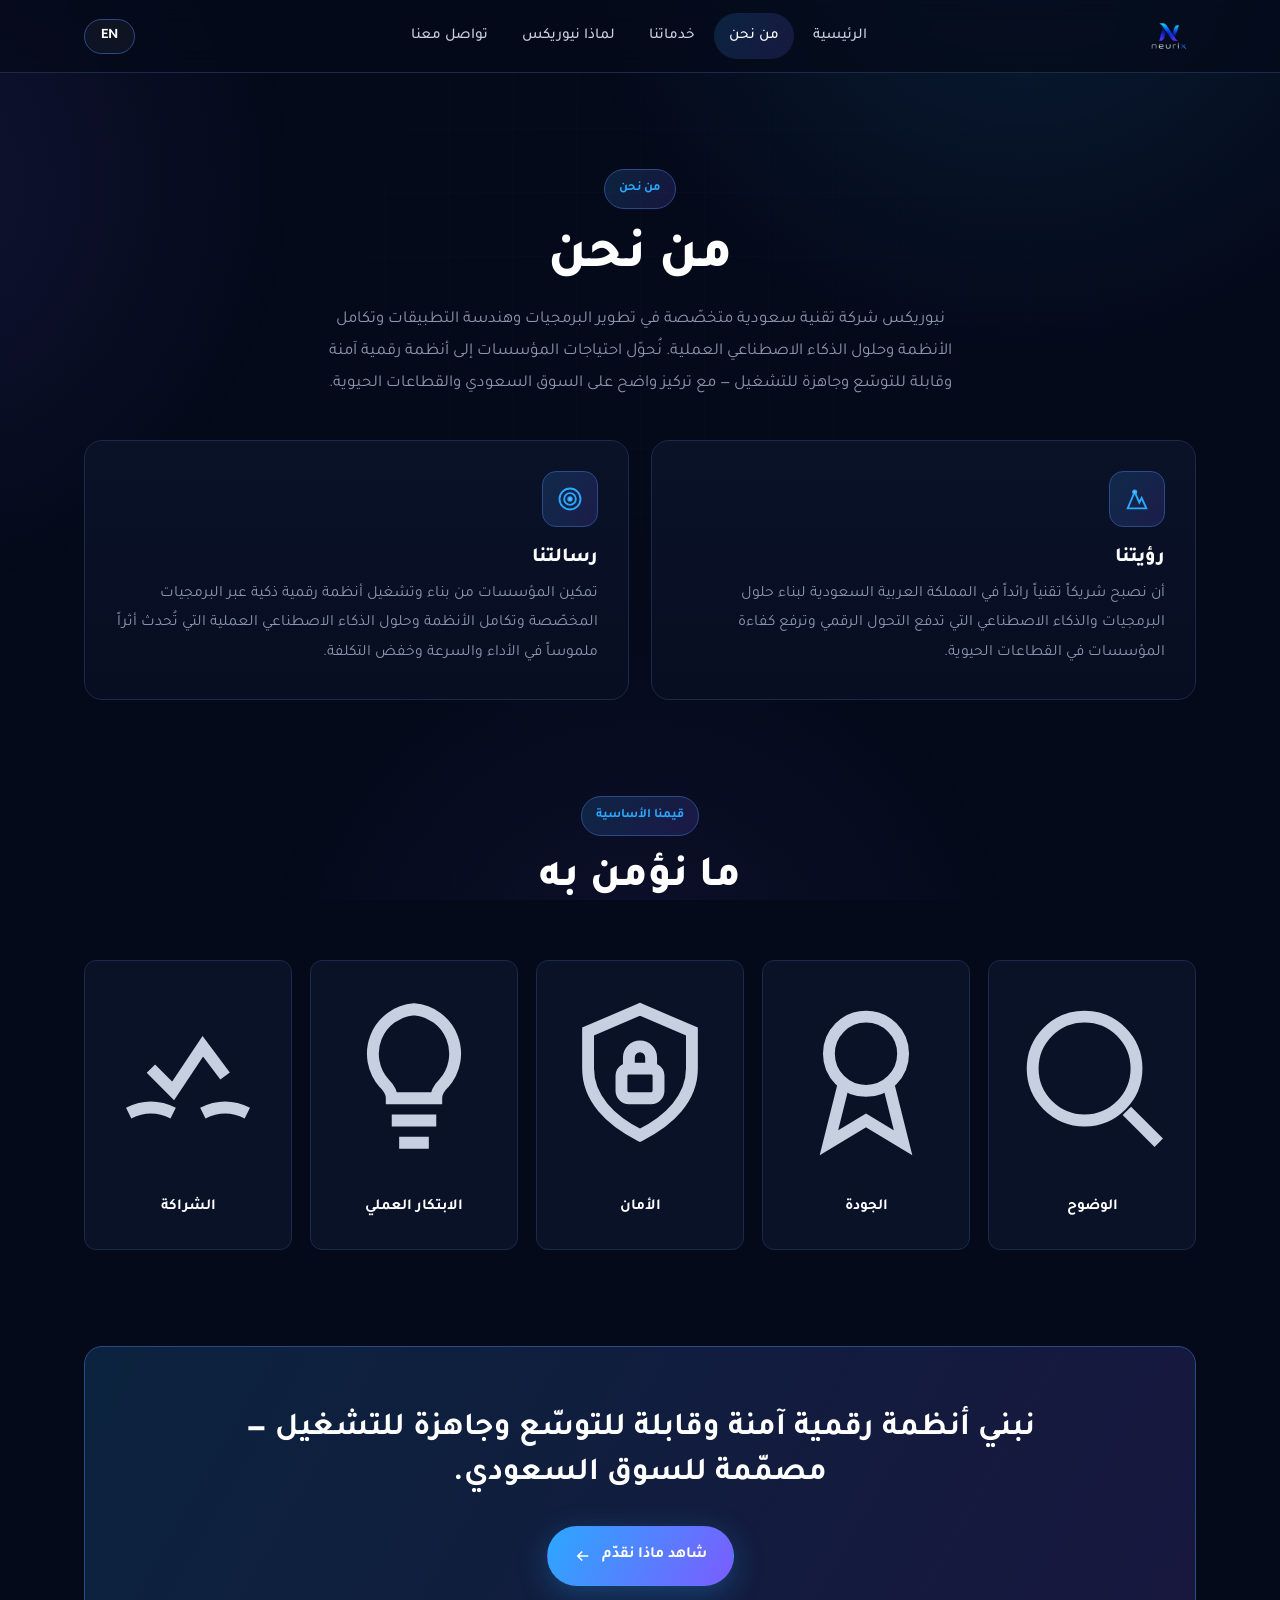
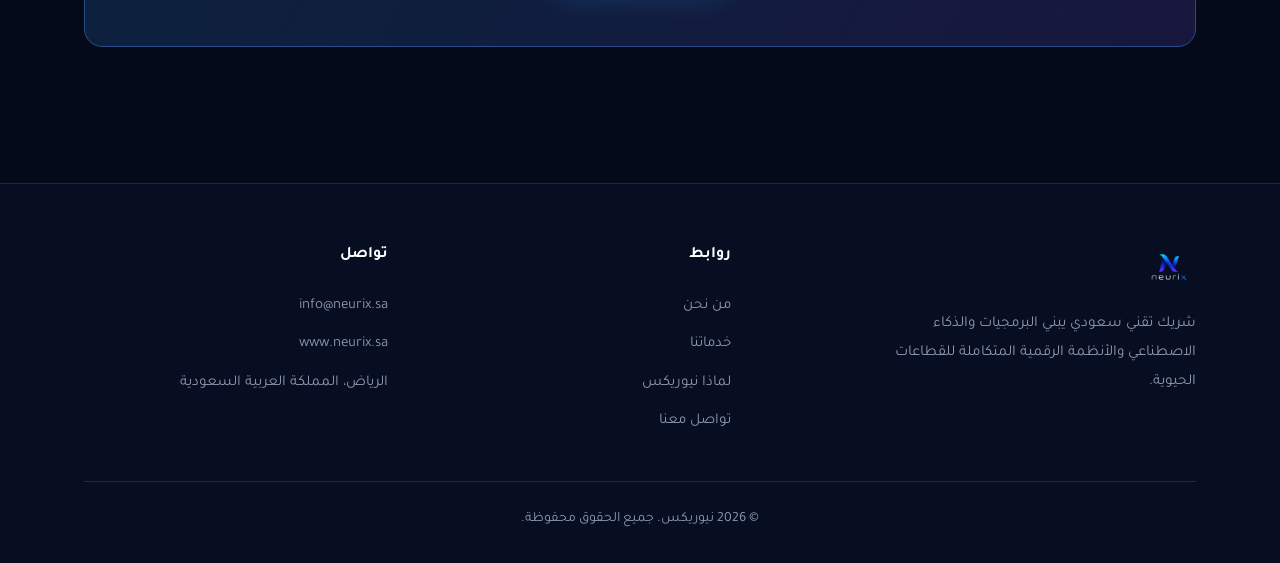
==== about.html @ d862082e "Use real NEURIX logo in footer across all pages Co-Authored-By: Claude Opus 4.8 (1M context) <norepl" ====
<!DOCTYPE html>
<html lang="ar" dir="rtl">
<head>
  <meta charset="UTF-8">
  <meta name="viewport" content="width=device-width, initial-scale=1.0">
  <title data-en="About — NEURIX" data-ar="من نحن — نيوريكس">من نحن — نيوريكس</title>
  <meta name="description" data-attr="content" data-en="Who we are, our vision, mission, and core values at NEURIX." data-ar="من نحن، رؤيتنا، رسالتنا، وقيمنا الأساسية في نيوريكس." content="">
  <link rel="icon" type="image/svg+xml" href="assets/favicon.svg">
  <link rel="preconnect" href="https://fonts.googleapis.com">
  <link rel="preconnect" href="https://fonts.gstatic.com" crossorigin>
  <link href="https://fonts.googleapis.com/css2?family=Poppins:wght@400;500;600;700;800&family=Tajawal:wght@400;500;700;800&display=swap" rel="stylesheet">
  <link rel="stylesheet" href="css/styles.css">
</head>
<body>

  <header class="site-header">
    <div class="container nav">
      <a href="index.html" class="brand" aria-label="NEURIX">
        <img src="assets/neurix-logo.png" alt="NEURIX" class="brand-logo" hidden onload="this.hidden=false; this.nextElementSibling.style.display='none'; this.nextElementSibling.nextElementSibling.style.display='none'">
        <svg class="logo-mark" viewBox="0 0 64 64" aria-hidden="true">
          <defs><linearGradient id="lg" x1="0" y1="0" x2="1" y2="1"><stop offset="0" stop-color="#2BA8FF"/><stop offset="1" stop-color="#7B5CFF"/></linearGradient></defs>
          <path d="M16 48 V20 q0-4 4-2 l24 22 q0 2-2 2 h-4 L18 24 v24 z M48 16 V44 q0 4-4 2 L20 24 q0-2 2-2 h4 L46 40 V16 z" fill="url(#lg)"/>
        </svg>
        <span class="logo-word">neuri<b class="gradient-text">x</b></span>
      </a>
      <nav class="nav-links" aria-label="Main">
        <a href="index.html"   data-en="Home"        data-ar="الرئيسية">الرئيسية</a>
        <a href="about.html"    data-en="About"       data-ar="من نحن">من نحن</a>
        <a href="services.html" data-en="Services"    data-ar="خدماتنا">خدماتنا</a>
        <a href="why.html"      data-en="Why NEURIX"  data-ar="لماذا نيوريكس">لماذا نيوريكس</a>
        <a href="contact.html"  data-en="Contact"     data-ar="تواصل معنا">تواصل معنا</a>
      </nav>
      <div class="nav-actions">
        <button class="lang-toggle" type="button">EN</button>
        <button class="menu-btn" type="button" aria-label="Menu"><span></span><span></span><span></span></button>
      </div>
    </div>
  </header>

  <main>
    <!-- Page hero -->
    <section class="section" style="padding-bottom:40px">
      <div class="container section-head center" style="margin-bottom:0">
        <span class="eyebrow reveal" data-en="About Us" data-ar="من نحن">من نحن</span>
        <h1 class="section-title reveal" style="font-size:clamp(2rem,5vw,3.4rem)" data-en="Who we are" data-ar="من نحن">من نحن</h1>
        <p class="section-sub reveal" data-en="NEURIX is a Saudi technology company specialized in software development, application engineering, systems integration, and practical AI solutions. We turn organizational needs into secure, scalable, and operational digital systems — with a clear focus on the Saudi market and critical sectors." data-ar="نيوريكس شركة تقنية سعودية متخصّصة في تطوير البرمجيات وهندسة التطبيقات وتكامل الأنظمة وحلول الذكاء الاصطناعي العملية. نُحوّل احتياجات المؤسسات إلى أنظمة رقمية آمنة وقابلة للتوسّع وجاهزة للتشغيل — مع تركيز واضح على السوق السعودي والقطاعات الحيوية.">نيوريكس شركة تقنية سعودية متخصّصة في تطوير البرمجيات وهندسة التطبيقات وتكامل الأنظمة وحلول الذكاء الاصطناعي العملية. نُحوّل احتياجات المؤسسات إلى أنظمة رقمية آمنة وقابلة للتوسّع وجاهزة للتشغيل — مع تركيز واضح على السوق السعودي والقطاعات الحيوية.</p>
      </div>
    </section>

    <!-- Vision & Mission -->
    <section class="section" style="padding-top:0">
      <div class="container">
        <div class="grid grid-2">
          <article class="card reveal">
            <div class="icon"><svg viewBox="0 0 24 24" fill="none" stroke="currentColor" stroke-width="1.6"><path d="M4 20l6-14 4 9 2-4 4 9z"/><circle cx="10" cy="6" r="1.4" fill="currentColor"/></svg></div>
            <h3 data-en="Our Vision" data-ar="رؤيتنا">رؤيتنا</h3>
            <p data-en="To become a leading technology partner in Saudi Arabia for building software and AI solutions that advance digital transformation and improve institutional efficiency in vital sectors." data-ar="أن نصبح شريكاً تقنياً رائداً في المملكة العربية السعودية لبناء حلول البرمجيات والذكاء الاصطناعي التي تدفع التحول الرقمي وترفع كفاءة المؤسسات في القطاعات الحيوية.">أن نصبح شريكاً تقنياً رائداً في المملكة العربية السعودية لبناء حلول البرمجيات والذكاء الاصطناعي التي تدفع التحول الرقمي وترفع كفاءة المؤسسات في القطاعات الحيوية.</p>
          </article>
          <article class="card reveal">
            <div class="icon"><svg viewBox="0 0 24 24" fill="none" stroke="currentColor" stroke-width="1.6"><circle cx="12" cy="12" r="9"/><circle cx="12" cy="12" r="5"/><circle cx="12" cy="12" r="1.5" fill="currentColor"/></svg></div>
            <h3 data-en="Our Mission" data-ar="رسالتنا">رسالتنا</h3>
            <p data-en="To empower organizations to build and operate intelligent digital systems through custom software, systems integration, and practical AI solutions that create measurable impact in performance, speed, and cost reduction." data-ar="تمكين المؤسسات من بناء وتشغيل أنظمة رقمية ذكية عبر البرمجيات المخصّصة وتكامل الأنظمة وحلول الذكاء الاصطناعي العملية التي تُحدث أثراً ملموساً في الأداء والسرعة وخفض التكلفة.">تمكين المؤسسات من بناء وتشغيل أنظمة رقمية ذكية عبر البرمجيات المخصّصة وتكامل الأنظمة وحلول الذكاء الاصطناعي العملية التي تُحدث أثراً ملموساً في الأداء والسرعة وخفض التكلفة.</p>
          </article>
        </div>
      </div>
    </section>

    <!-- Core values -->
    <section class="section" style="padding-top:0">
      <div class="container">
        <div class="section-head center">
          <span class="eyebrow reveal" data-en="Core Values" data-ar="قيمنا الأساسية">قيمنا الأساسية</span>
          <h2 class="section-title reveal" data-en="What we stand for" data-ar="ما نؤمن به">ما نؤمن به</h2>
        </div>
        <div class="chip-grid">
          <div class="chip reveal">
            <div class="icon"><svg viewBox="0 0 24 24" fill="none" stroke="currentColor" stroke-width="1.6"><circle cx="11" cy="11" r="7"/><path d="M21 21l-4.3-4.3"/></svg></div>
            <span data-en="Clarity" data-ar="الوضوح">الوضوح</span>
          </div>
          <div class="chip reveal">
            <div class="icon"><svg viewBox="0 0 24 24" fill="none" stroke="currentColor" stroke-width="1.6"><circle cx="12" cy="9" r="5"/><path d="M9 13l-2 8 5-3 5 3-2-8"/></svg></div>
            <span data-en="Quality" data-ar="الجودة">الجودة</span>
          </div>
          <div class="chip reveal">
            <div class="icon"><svg viewBox="0 0 24 24" fill="none" stroke="currentColor" stroke-width="1.6"><path d="M12 3l7 3v5c0 4-3 7-7 9-4-2-7-5-7-9V6z"/><rect x="9.5" y="11" width="5" height="4" rx="1"/><path d="M10.5 11V9.5a1.5 1.5 0 013 0V11"/></svg></div>
            <span data-en="Security" data-ar="الأمان">الأمان</span>
          </div>
          <div class="chip reveal">
            <div class="icon"><svg viewBox="0 0 24 24" fill="none" stroke="currentColor" stroke-width="1.6"><path d="M9 18h6M10 21h4"/><path d="M12 3a6 6 0 00-4 10c.7.7 1 1.4 1 2h6c0-.6.3-1.3 1-2a6 6 0 00-4-10z"/></svg></div>
            <span data-en="Practical Innovation" data-ar="الابتكار العملي">الابتكار العملي</span>
          </div>
          <div class="chip reveal">
            <div class="icon"><svg viewBox="0 0 24 24" fill="none" stroke="currentColor" stroke-width="1.6"><path d="M7 11l3 3 4-6 3 4"/><path d="M4 17c2-1 4-1 6 0M14 17c2-1 4-1 6 0"/></svg></div>
            <span data-en="Partnership" data-ar="الشراكة">الشراكة</span>
          </div>
        </div>
      </div>
    </section>

    <!-- CTA -->
    <section class="section" style="padding-top:0">
      <div class="container">
        <div class="statement reveal">
          <p data-en="We build secure, scalable, and operational digital systems — designed for the Saudi market." data-ar="نبني أنظمة رقمية آمنة وقابلة للتوسّع وجاهزة للتشغيل — مصمّمة للسوق السعودي.">نبني أنظمة رقمية آمنة وقابلة للتوسّع وجاهزة للتشغيل — مصمّمة للسوق السعودي.</p>
          <div class="hero-cta" style="margin-top:30px">
            <a href="services.html" class="btn btn-primary"><span data-en="See what we do" data-ar="شاهد ماذا نقدّم">شاهد ماذا نقدّم</span>
              <svg viewBox="0 0 24 24" fill="none" stroke="currentColor" stroke-width="2"><path d="M5 12h14M13 6l6 6-6 6"/></svg>
            </a>
          </div>
        </div>
      </div>
    </section>
  </main>

  <footer class="site-footer">
    <div class="container">
      <div class="footer-top">
        <div class="footer-about">
          <a href="index.html" class="brand" aria-label="NEURIX">
            <img src="assets/neurix-logo.png" alt="NEURIX" class="brand-logo" hidden onload="this.hidden=false; this.nextElementSibling.style.display='none'; this.nextElementSibling.nextElementSibling.style.display='none'">
            <svg class="logo-mark" viewBox="0 0 64 64" aria-hidden="true">
              <defs><linearGradient id="fg" x1="0" y1="0" x2="1" y2="1"><stop offset="0" stop-color="#2BA8FF"/><stop offset="1" stop-color="#7B5CFF"/></linearGradient></defs>
              <path d="M16 48 V20 q0-4 4-2 l24 22 q0 2-2 2 h-4 L18 24 v24 z M48 16 V44 q0 4-4 2 L20 24 q0-2 2-2 h4 L46 40 V16 z" fill="url(#fg)"/>
            </svg>
            <span class="logo-word">neuri<b class="gradient-text">x</b></span>
          </a>
          <p data-en="A Saudi technology partner building software, AI, and integrated digital systems for vital sectors." data-ar="شريك تقني سعودي يبني البرمجيات والذكاء الاصطناعي والأنظمة الرقمية المتكاملة للقطاعات الحيوية.">شريك تقني سعودي يبني البرمجيات والذكاء الاصطناعي والأنظمة الرقمية المتكاملة للقطاعات الحيوية.</p>
        </div>
        <div class="footer-col">
          <h4 data-en="Navigate" data-ar="روابط">روابط</h4>
          <a href="about.html"    data-en="About"      data-ar="من نحن">من نحن</a>
          <a href="services.html" data-en="Services"   data-ar="خدماتنا">خدماتنا</a>
          <a href="why.html"      data-en="Why NEURIX" data-ar="لماذا نيوريكس">لماذا نيوريكس</a>
          <a href="contact.html"  data-en="Contact"    data-ar="تواصل معنا">تواصل معنا</a>
        </div>
        <div class="footer-col">
          <h4 data-en="Contact" data-ar="تواصل">تواصل</h4>
          <a href="mailto:info@neurix.sa">info@neurix.sa</a>
          <a href="https://www.neurix.sa" target="_blank" rel="noopener">www.neurix.sa</a>
          <p data-en="Riyadh, Saudi Arabia" data-ar="الرياض، المملكة العربية السعودية">الرياض، المملكة العربية السعودية</p>
        </div>
      </div>
      <div class="footer-bottom">
        <span data-en="© 2026 NEURIX. All rights reserved." data-ar="© 2026 نيوريكس. جميع الحقوق محفوظة.">© 2026 نيوريكس. جميع الحقوق محفوظة.</span>
      </div>
    </div>
  </footer>

  <script src="js/main.js"></script>
</body>
</html>
---- css/styles.css ----
/* ===========================================================
   NEURIX — Brand stylesheet
   Dark navy + blue→purple gradient identity
   =========================================================== */

:root {
  /* Surfaces */
  --bg:            #050A1A;
  --bg-2:          #070E22;
  --card:          #0A1228;
  --card-2:        #0D1834;
  --border:        #1B2A4A;
  --border-glow:   #2B4A8A;

  /* Brand gradient */
  --blue:          #2BA8FF;
  --purple:        #7B5CFF;
  --grad:          linear-gradient(120deg, var(--blue), var(--purple));
  --grad-soft:     linear-gradient(120deg, rgba(43,168,255,.16), rgba(123,92,255,.16));

  /* Text */
  --white:         #FFFFFF;
  --text:          #C7D0E0;
  --muted:         #8C97AE;

  /* Sizing */
  --maxw:          1160px;
  --radius:        18px;
  --radius-sm:     12px;
  --header-h:      72px;

  --font-en:       'Poppins', system-ui, sans-serif;
  --font-ar:       'Tajawal', system-ui, sans-serif;
  --ease:          cubic-bezier(.22, 1, .36, 1);
}

/* ---- Base ------------------------------------------------ */
* { box-sizing: border-box; margin: 0; padding: 0; }

html { scroll-behavior: smooth; -webkit-text-size-adjust: 100%; }

body {
  background: var(--bg);
  color: var(--text);
  font-family: var(--font-en);
  line-height: 1.7;
  overflow-x: hidden;
  min-height: 100vh;
  position: relative;
}
html[lang="ar"] body { font-family: var(--font-ar); line-height: 1.9; }

/* Atmospheric background glows */
body::before {
  content: "";
  position: fixed;
  inset: 0;
  z-index: -2;
  background:
    radial-gradient(60vw 60vw at 80% -10%, rgba(43,168,255,.12), transparent 60%),
    radial-gradient(55vw 55vw at -10% 20%, rgba(123,92,255,.12), transparent 60%),
    radial-gradient(50vw 50vw at 50% 110%, rgba(123,92,255,.08), transparent 60%);
}
/* Subtle grid texture */
body::after {
  content: "";
  position: fixed;
  inset: 0;
  z-index: -1;
  background-image:
    linear-gradient(rgba(43,74,138,.05) 1px, transparent 1px),
    linear-gradient(90deg, rgba(43,74,138,.05) 1px, transparent 1px);
  background-size: 64px 64px;
  mask-image: radial-gradient(circle at 50% 30%, #000 0%, transparent 80%);
}

img { max-width: 100%; display: block; }
a { color: inherit; text-decoration: none; }

.container {
  width: 100%;
  max-width: var(--maxw);
  margin-inline: auto;
  padding-inline: 24px;
}

/* Hide the language that's not active */
[data-en] { } /* JS fills textContent */

/* ---- Typography ------------------------------------------ */
h1, h2, h3 { color: var(--white); line-height: 1.15; font-weight: 800; letter-spacing: -.01em; }
html[lang="ar"] h1, html[lang="ar"] h2, html[lang="ar"] h3 { font-weight: 800; letter-spacing: 0; }

.gradient-text {
  background: var(--grad);
  -webkit-background-clip: text;
  background-clip: text;
  color: transparent;
}

.eyebrow {
  display: inline-flex;
  align-items: center;
  gap: 8px;
  font-size: .8rem;
  font-weight: 600;
  letter-spacing: .14em;
  text-transform: uppercase;
  color: var(--blue);
  padding: 7px 14px;
  border: 1px solid var(--border-glow);
  border-radius: 100px;
  background: var(--grad-soft);
}
html[lang="ar"] .eyebrow { letter-spacing: 0; }

.section { padding: 96px 0; }
.section-head { max-width: 680px; margin-bottom: 56px; }
.section-head.center { margin-inline: auto; text-align: center; }
.section-title { font-size: clamp(1.8rem, 4vw, 2.7rem); margin: 18px 0 14px; }
.section-sub { color: var(--muted); font-size: 1.05rem; }

/* ---- Buttons --------------------------------------------- */
.btn {
  display: inline-flex;
  align-items: center;
  gap: 10px;
  font-weight: 600;
  font-size: .98rem;
  padding: 14px 26px;
  border-radius: 100px;
  cursor: pointer;
  border: 1px solid transparent;
  transition: transform .3s var(--ease), box-shadow .3s var(--ease), background .3s;
  font-family: inherit;
}
.btn:active { transform: translateY(1px) scale(.99); }
.btn-primary {
  background: var(--grad);
  color: #fff;
  box-shadow: 0 8px 30px rgba(43,168,255,.28);
}
.btn-primary:hover { transform: translateY(-3px); box-shadow: 0 14px 40px rgba(123,92,255,.42); }
.btn-ghost {
  background: rgba(255,255,255,.03);
  border-color: var(--border-glow);
  color: var(--white);
}
.btn-ghost:hover { background: rgba(255,255,255,.07); transform: translateY(-3px); }
.btn svg { width: 18px; height: 18px; }
html[lang="ar"] .btn svg { transform: scaleX(-1); }

/* ---- Header ---------------------------------------------- */
.site-header {
  position: sticky;
  top: 0;
  z-index: 100;
  backdrop-filter: blur(14px);
  background: rgba(5,10,26,.72);
  border-bottom: 1px solid var(--border);
}
.nav {
  height: var(--header-h);
  display: flex;
  align-items: center;
  justify-content: space-between;
  gap: 18px;
}
.brand { display: flex; align-items: center; gap: 11px; flex-shrink: 0; }
.brand .logo-mark { width: 34px; height: 34px; }
.brand .brand-logo { height: 54px; width: auto; display: block; }
@media (max-width: 560px) { .brand .brand-logo { height: 44px; } }
.brand .logo-word { font-weight: 700; font-size: 1.32rem; letter-spacing: .02em; color: var(--white); }
.brand .logo-word b { font-weight: 700; }

.nav-links { display: flex; align-items: center; gap: 4px; }
.nav-links a {
  font-size: .95rem;
  font-weight: 500;
  color: var(--text);
  padding: 9px 15px;
  border-radius: 100px;
  transition: color .25s, background .25s;
}
.nav-links a:hover { color: var(--white); background: rgba(255,255,255,.05); }
.nav-links a.active { color: var(--white); background: var(--grad-soft); }

.nav-actions { display: flex; align-items: center; gap: 10px; flex-shrink: 0; }
.lang-toggle {
  font-family: inherit;
  font-weight: 600;
  font-size: .9rem;
  color: var(--white);
  background: rgba(255,255,255,.04);
  border: 1px solid var(--border-glow);
  border-radius: 100px;
  padding: 8px 16px;
  cursor: pointer;
  transition: background .25s, transform .25s;
}
.lang-toggle:hover { background: var(--grad-soft); transform: translateY(-1px); }

.menu-btn {
  display: none;
  flex-direction: column;
  justify-content: center;
  gap: 5px;
  width: 42px; height: 42px;
  background: rgba(255,255,255,.04);
  border: 1px solid var(--border);
  border-radius: 11px;
  cursor: pointer;
}
.menu-btn span { display: block; width: 18px; height: 2px; background: var(--white); margin-inline: auto; transition: .3s; }
.menu-btn.open span:nth-child(1) { transform: translateY(7px) rotate(45deg); }
.menu-btn.open span:nth-child(2) { opacity: 0; }
.menu-btn.open span:nth-child(3) { transform: translateY(-7px) rotate(-45deg); }

/* ---- Hero ------------------------------------------------ */
.hero { position: relative; padding: clamp(70px, 12vw, 130px) 0 90px; text-align: center; }
.hero .hero-logo { width: clamp(78px, 14vw, 120px); margin: 0 auto 26px; filter: drop-shadow(0 10px 40px rgba(43,168,255,.4)); }
.hero .hero-logo-img { width: clamp(170px, 28vw, 250px); margin: 0 auto 22px; filter: drop-shadow(0 14px 50px rgba(43,168,255,.35)); }
.hero h1 { font-size: clamp(2.4rem, 7vw, 4.6rem); line-height: 1.05; margin-bottom: 22px; }
.hero p.lead { max-width: 620px; margin: 0 auto 38px; font-size: clamp(1.05rem, 2.4vw, 1.25rem); color: var(--text); }
.hero-cta { display: flex; gap: 14px; justify-content: center; flex-wrap: wrap; }

/* ---- Grids & Cards --------------------------------------- */
.grid { display: grid; gap: 22px; }
.grid-2 { grid-template-columns: repeat(2, 1fr); }
.grid-3 { grid-template-columns: repeat(3, 1fr); }
.grid-4 { grid-template-columns: repeat(4, 1fr); }

.card {
  position: relative;
  background: linear-gradient(180deg, var(--card), var(--bg-2));
  border: 1px solid var(--border);
  border-radius: var(--radius);
  padding: 30px;
  transition: transform .4s var(--ease), border-color .4s, box-shadow .4s;
  overflow: hidden;
}
.card::before {
  content: "";
  position: absolute;
  inset: 0;
  border-radius: inherit;
  padding: 1px;
  background: var(--grad);
  -webkit-mask: linear-gradient(#000 0 0) content-box, linear-gradient(#000 0 0);
  -webkit-mask-composite: xor;
  mask-composite: exclude;
  opacity: 0;
  transition: opacity .4s;
}
.card:hover { transform: translateY(-6px); box-shadow: 0 22px 50px rgba(0,0,0,.45); }
.card:hover::before { opacity: 1; }

.card .icon {
  width: 56px; height: 56px;
  display: grid; place-items: center;
  border-radius: 14px;
  background: var(--grad-soft);
  border: 1px solid var(--border-glow);
  margin-bottom: 20px;
}
.card .icon svg { width: 28px; height: 28px; stroke: var(--blue); }
.card h3 { font-size: 1.25rem; margin-bottom: 10px; }
.card p { color: var(--muted); font-size: .98rem; }

/* compact value/extension chips */
.chip-grid { display: grid; grid-template-columns: repeat(5, 1fr); gap: 18px; }
.chip {
  text-align: center;
  padding: 26px 14px;
  border-radius: var(--radius-sm);
  border: 1px solid var(--border);
  background: var(--card);
  transition: transform .35s var(--ease), border-color .35s;
}
.chip:hover { transform: translateY(-5px); border-color: var(--border-glow); }
.chip .icon { margin: 0 auto 14px; }
.chip span { font-weight: 600; color: var(--white); font-size: .96rem; }

/* ---- Feature rows (Why) ---------------------------------- */
.feature {
  display: flex;
  gap: 18px;
  align-items: flex-start;
  padding: 22px;
  border-radius: var(--radius-sm);
  border: 1px solid transparent;
  transition: background .3s, border-color .3s;
}
.feature:hover { background: var(--card); border-color: var(--border); }
.feature .icon { flex-shrink: 0; margin: 0; }
.feature h3 { font-size: 1.08rem; margin-bottom: 4px; }
.feature p { color: var(--muted); font-size: .95rem; }

/* ---- Methodology timeline -------------------------------- */
.steps { display: flex; flex-direction: column; gap: 16px; }
.step {
  display: grid;
  grid-template-columns: 92px 1fr;
  gap: 22px;
  align-items: center;
  padding: 24px 26px;
  background: var(--card);
  border: 1px solid var(--border);
  border-radius: var(--radius);
  transition: border-color .35s, transform .35s var(--ease);
}
.step:hover { border-color: var(--border-glow); transform: translateX(6px); }
html[lang="ar"] .step:hover { transform: translateX(-6px); }
.step .num { font-size: 2.6rem; font-weight: 800; line-height: 1; }
.step .step-body h3 { font-size: 1.15rem; margin-bottom: 4px; }
.step .step-body p { color: var(--muted); font-size: .96rem; }

/* ---- Statement banner ------------------------------------ */
.statement {
  position: relative;
  text-align: center;
  padding: 60px 40px;
  border-radius: var(--radius);
  border: 1px solid var(--border-glow);
  background: var(--grad-soft);
  overflow: hidden;
}
.statement p {
  font-size: clamp(1.3rem, 3.2vw, 2rem);
  font-weight: 700;
  color: var(--white);
  line-height: 1.4;
  max-width: 860px;
  margin-inline: auto;
}

/* ---- Contact --------------------------------------------- */
.contact-grid { display: grid; grid-template-columns: 1.1fr 1fr; gap: 40px; align-items: start; }
.contact-list { display: grid; gap: 16px; }
.contact-item {
  display: flex; align-items: center; gap: 16px;
  padding: 20px;
  border: 1px solid var(--border);
  border-radius: var(--radius-sm);
  background: var(--card);
  transition: border-color .3s, transform .3s var(--ease);
}
.contact-item:hover { border-color: var(--border-glow); transform: translateY(-3px); }
.contact-item .icon { margin: 0; flex-shrink: 0; }
.contact-item .ci-label { font-size: .8rem; color: var(--muted); }
.contact-item .ci-value { color: var(--white); font-weight: 600; }

.contact-form { background: var(--card); border: 1px solid var(--border); border-radius: var(--radius); padding: 30px; }
.field { margin-bottom: 18px; }
.field label { display: block; font-size: .88rem; color: var(--text); margin-bottom: 8px; font-weight: 500; }
.field input, .field textarea {
  width: 100%;
  font-family: inherit;
  font-size: 1rem;
  color: var(--white);
  background: var(--bg-2);
  border: 1px solid var(--border);
  border-radius: 12px;
  padding: 13px 16px;
  transition: border-color .25s, box-shadow .25s;
}
.field input:focus, .field textarea:focus {
  outline: none;
  border-color: var(--blue);
  box-shadow: 0 0 0 3px rgba(43,168,255,.16);
}
.field textarea { resize: vertical; min-height: 120px; }

/* ---- Footer ---------------------------------------------- */
.site-footer { border-top: 1px solid var(--border); padding: 56px 0 30px; margin-top: 40px; background: var(--bg-2); }
.footer-top { display: grid; grid-template-columns: 1.4fr 1fr 1fr; gap: 40px; margin-bottom: 40px; }
.footer-about p { color: var(--muted); font-size: .95rem; margin-top: 16px; max-width: 320px; }
.footer-col h4 { color: var(--white); font-size: 1rem; margin-bottom: 16px; }
.footer-col a, .footer-col p { display: block; color: var(--muted); font-size: .94rem; padding: 5px 0; transition: color .25s; }
.footer-col a:hover { color: var(--blue); }
.footer-bottom {
  border-top: 1px solid var(--border);
  padding-top: 24px;
  text-align: center;
  color: var(--muted);
  font-size: .88rem;
}

/* ---- Reveal animation ------------------------------------ */
.reveal { opacity: 0; transform: translateY(26px); transition: opacity .7s var(--ease), transform .7s var(--ease); }
.reveal.in { opacity: 1; transform: none; }

/* ---- Responsive ------------------------------------------ */
@media (max-width: 900px) {
  .grid-3, .grid-4 { grid-template-columns: repeat(2, 1fr); }
  .chip-grid { grid-template-columns: repeat(3, 1fr); }
  .contact-grid { grid-template-columns: 1fr; }
  .footer-top { grid-template-columns: 1fr 1fr; }

  .menu-btn { display: flex; }
  .nav-links {
    position: fixed;
    inset: var(--header-h) 0 auto 0;
    flex-direction: column;
    align-items: stretch;
    gap: 4px;
    background: var(--bg-2);
    border-bottom: 1px solid var(--border);
    padding: 16px 24px 24px;
    transform: translateY(-130%);
    transition: transform .4s var(--ease);
    box-shadow: 0 20px 50px rgba(0,0,0,.5);
  }
  .nav-links.open { transform: translateY(0); }
  .nav-links a { padding: 13px 16px; }
}
@media (max-width: 560px) {
  .grid-2, .grid-3, .grid-4 { grid-template-columns: 1fr; }
  .chip-grid { grid-template-columns: repeat(2, 1fr); }
  .footer-top { grid-template-columns: 1fr; }
  .section { padding: 70px 0; }
  .step { grid-template-columns: 64px 1fr; gap: 14px; padding: 20px; }
  .step .num { font-size: 2rem; }
  .statement { padding: 40px 24px; }
}

@media (prefers-reduced-motion: reduce) {
  * { animation: none !important; transition: none !important; }
  .reveal { opacity: 1; transform: none; }
}
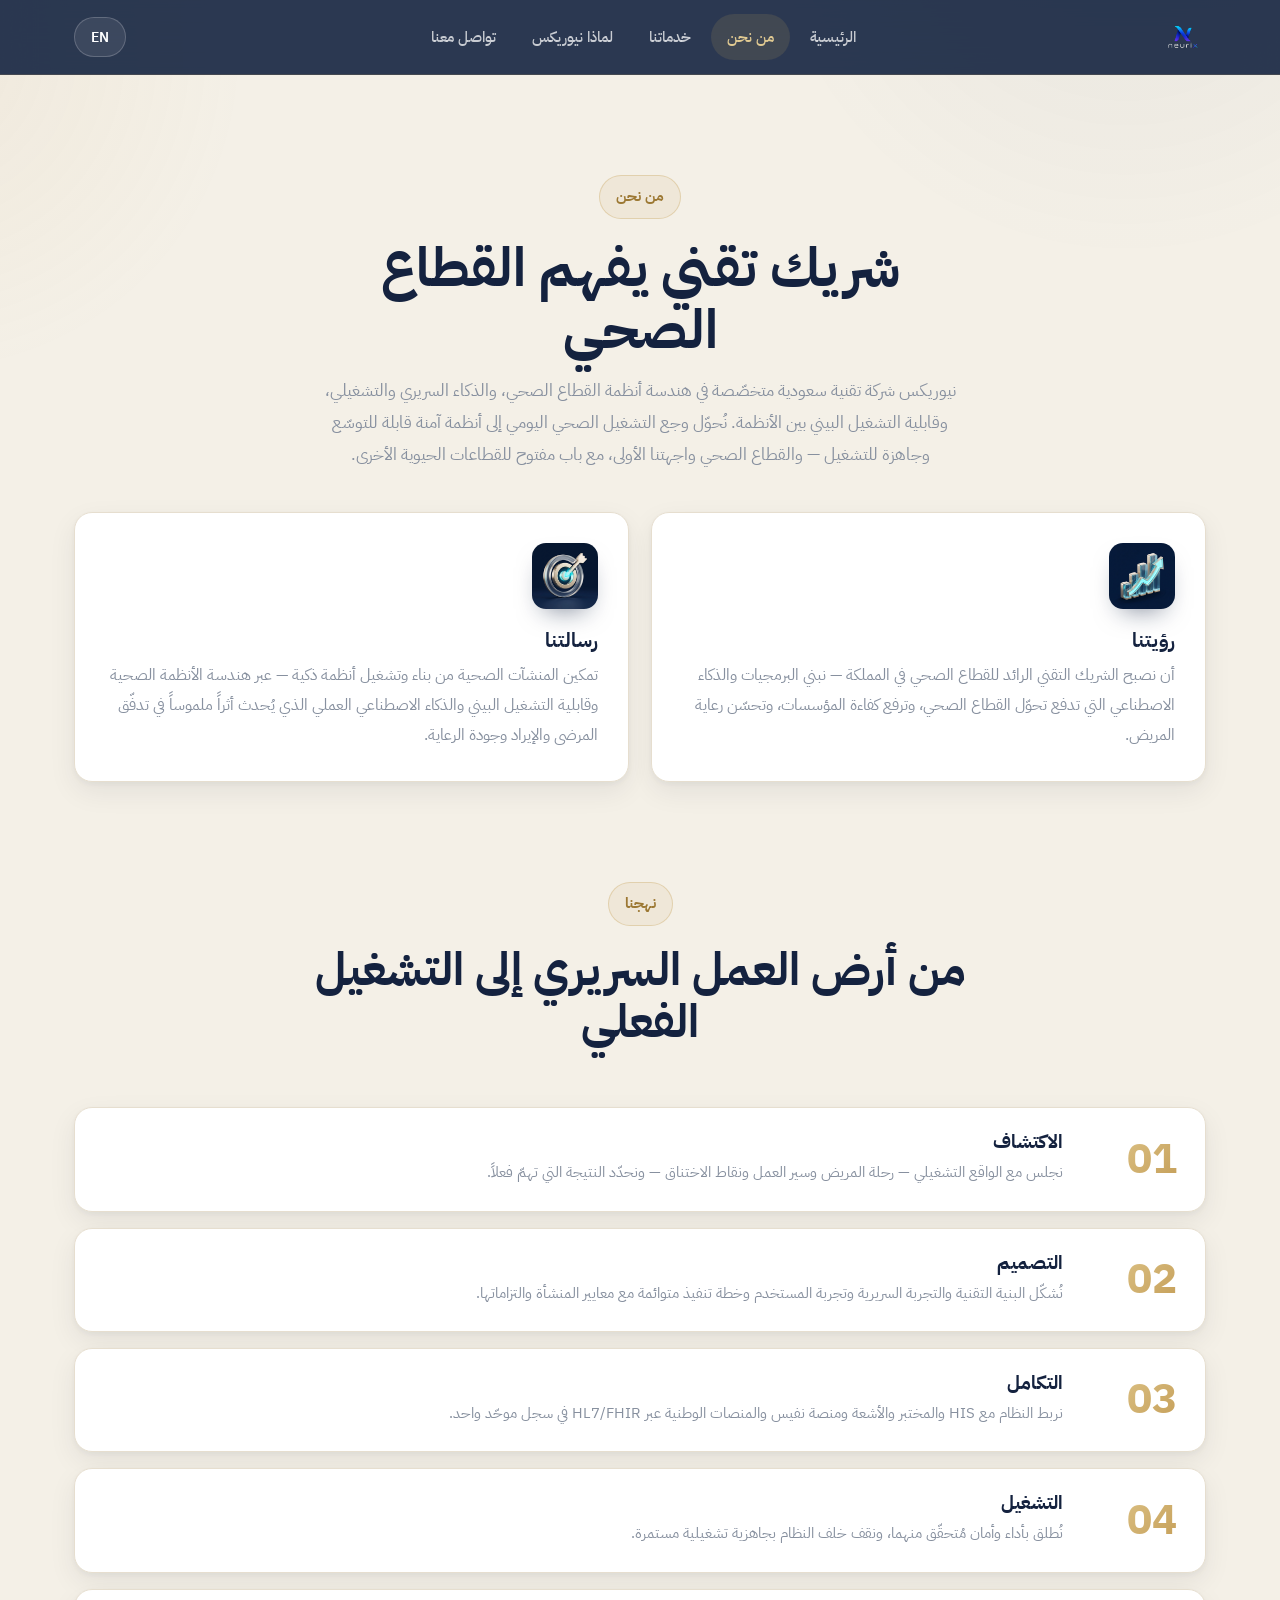
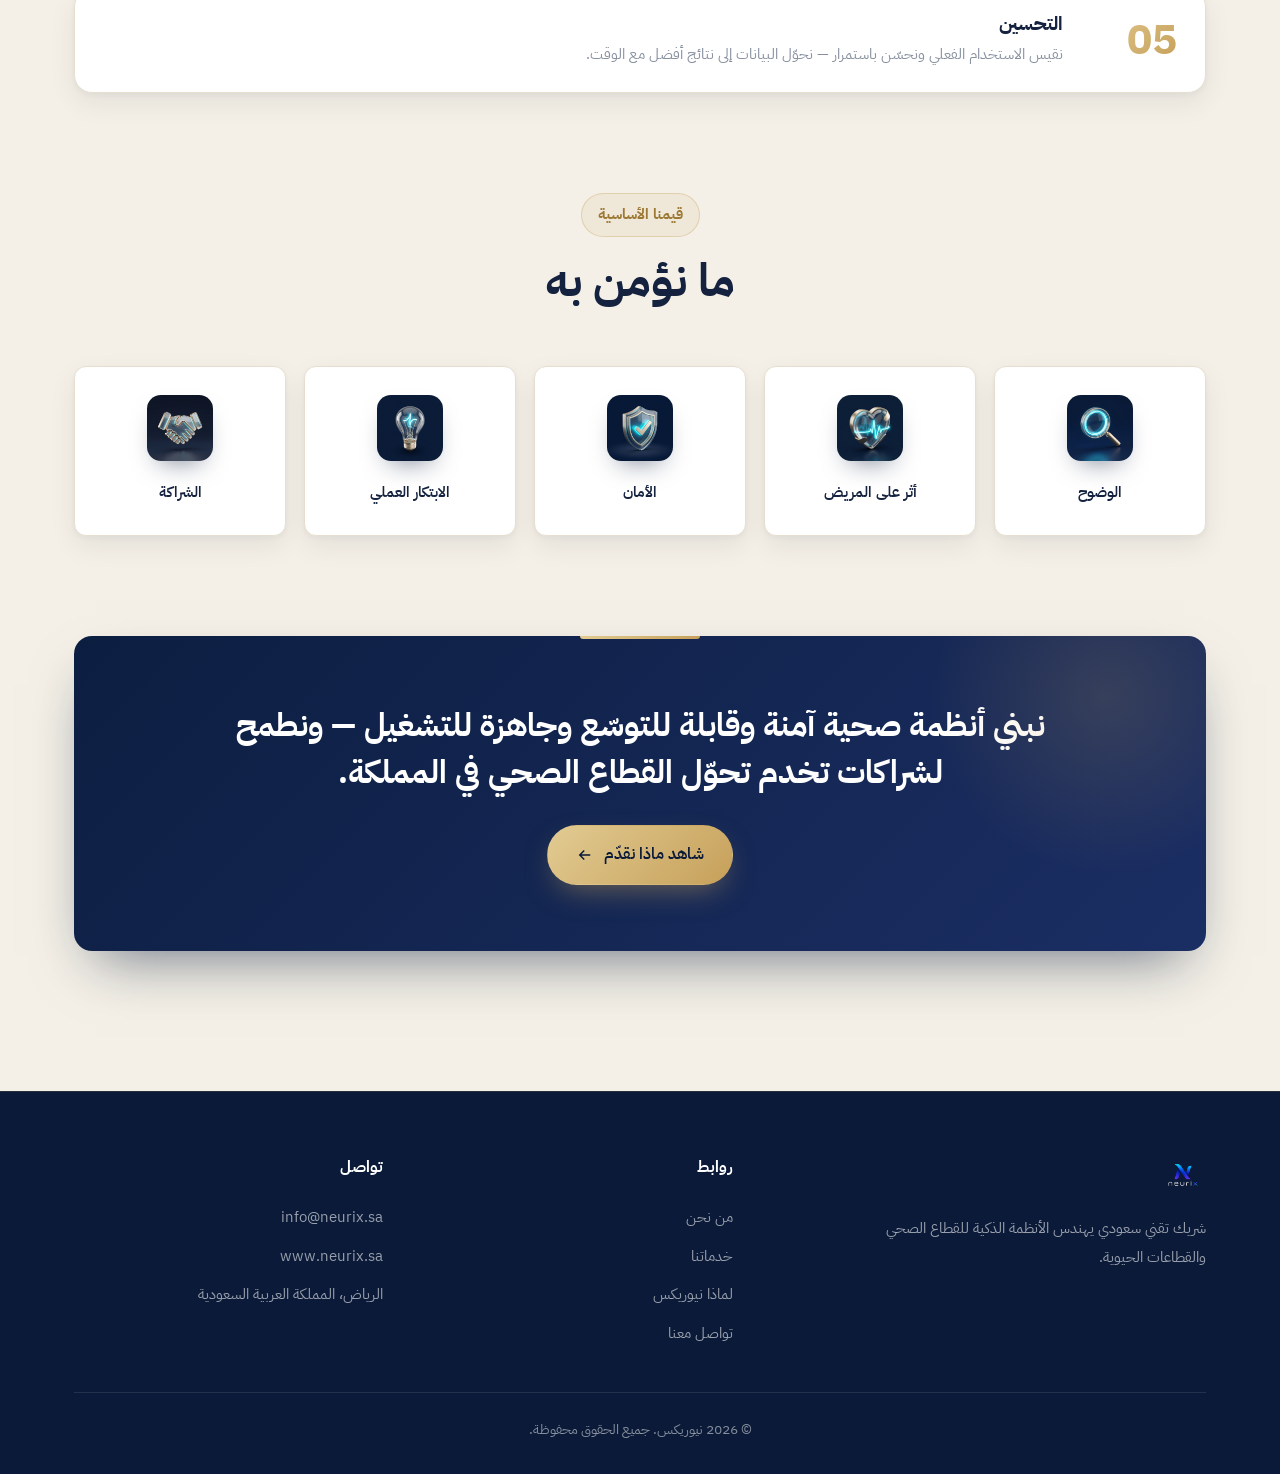
==== commit 84b0643d: "feat: redesign NEURIX with Sovereign Clinical identity + 3D icon system - New brand identity: royal " ====
--- a/about.html
+++ b/about.html
@@ -4,11 +4,11 @@
   <meta charset="UTF-8">
   <meta name="viewport" content="width=device-width, initial-scale=1.0">
   <title data-en="About — NEURIX" data-ar="من نحن — نيوريكس">من نحن — نيوريكس</title>
-  <meta name="description" data-attr="content" data-en="Who we are, our vision, mission, and core values at NEURIX." data-ar="من نحن، رؤيتنا، رسالتنا، وقيمنا الأساسية في نيوريكس." content="">
+  <meta name="description" data-attr="content" data-en="Who we are: a Saudi technology partner specialized in healthcare systems, clinical AI, and interoperability — with our vision, mission, approach, and values." data-ar="من نحن: شريك تقني سعودي متخصّص في أنظمة القطاع الصحي والذكاء السريري وقابلية التشغيل البيني — رؤيتنا ورسالتنا ونهجنا وقيمنا." content="">
   <link rel="icon" type="image/svg+xml" href="assets/favicon.svg">
   <link rel="preconnect" href="https://fonts.googleapis.com">
   <link rel="preconnect" href="https://fonts.gstatic.com" crossorigin>
-  <link href="https://fonts.googleapis.com/css2?family=Poppins:wght@400;500;600;700;800&family=Tajawal:wght@400;500;700;800&display=swap" rel="stylesheet">
+  <link href="https://fonts.googleapis.com/css2?family=Plus+Jakarta+Sans:wght@400;500;600;700;800&family=IBM+Plex+Sans+Arabic:wght@400;500;600;700&display=swap" rel="stylesheet">
   <link rel="stylesheet" href="css/styles.css">
 </head>
 <body>
@@ -18,7 +18,7 @@
       <a href="index.html" class="brand" aria-label="NEURIX">
         <img src="assets/neurix-logo.png" alt="NEURIX" class="brand-logo" hidden onload="this.hidden=false; this.nextElementSibling.style.display='none'; this.nextElementSibling.nextElementSibling.style.display='none'">
         <svg class="logo-mark" viewBox="0 0 64 64" aria-hidden="true">
-          <defs><linearGradient id="lg" x1="0" y1="0" x2="1" y2="1"><stop offset="0" stop-color="#2BA8FF"/><stop offset="1" stop-color="#7B5CFF"/></linearGradient></defs>
+          <defs><linearGradient id="lg" x1="0" y1="0" x2="1" y2="1"><stop offset="0" stop-color="#15C2D6"/><stop offset="1" stop-color="#5B4BFF"/></linearGradient></defs>
           <path d="M16 48 V20 q0-4 4-2 l24 22 q0 2-2 2 h-4 L18 24 v24 z M48 16 V44 q0 4-4 2 L20 24 q0-2 2-2 h4 L46 40 V16 z" fill="url(#lg)"/>
         </svg>
         <span class="logo-word">neuri<b class="gradient-text">x</b></span>
@@ -42,8 +42,8 @@
     <section class="section" style="padding-bottom:40px">
       <div class="container section-head center" style="margin-bottom:0">
         <span class="eyebrow reveal" data-en="About Us" data-ar="من نحن">من نحن</span>
-        <h1 class="section-title reveal" style="font-size:clamp(2rem,5vw,3.4rem)" data-en="Who we are" data-ar="من نحن">من نحن</h1>
-        <p class="section-sub reveal" data-en="NEURIX is a Saudi technology company specialized in software development, application engineering, systems integration, and practical AI solutions. We turn organizational needs into secure, scalable, and operational digital systems — with a clear focus on the Saudi market and critical sectors." data-ar="نيوريكس شركة تقنية سعودية متخصّصة في تطوير البرمجيات وهندسة التطبيقات وتكامل الأنظمة وحلول الذكاء الاصطناعي العملية. نُحوّل احتياجات المؤسسات إلى أنظمة رقمية آمنة وقابلة للتوسّع وجاهزة للتشغيل — مع تركيز واضح على السوق السعودي والقطاعات الحيوية.">نيوريكس شركة تقنية سعودية متخصّصة في تطوير البرمجيات وهندسة التطبيقات وتكامل الأنظمة وحلول الذكاء الاصطناعي العملية. نُحوّل احتياجات المؤسسات إلى أنظمة رقمية آمنة وقابلة للتوسّع وجاهزة للتشغيل — مع تركيز واضح على السوق السعودي والقطاعات الحيوية.</p>
+        <h1 class="section-title reveal" style="font-size:clamp(2rem,5vw,3.4rem)" data-en="A technology partner that understands healthcare" data-ar="شريك تقني يفهم القطاع الصحي">شريك تقني يفهم القطاع الصحي</h1>
+        <p class="section-sub reveal" data-en="NEURIX is a Saudi technology company specialized in healthcare systems engineering, clinical and operational AI, and systems interoperability. We turn the daily pain of health operations into secure, scalable systems that are ready to run — with healthcare as our leading focus and the door open to other vital sectors." data-ar="نيوريكس شركة تقنية سعودية متخصّصة في هندسة أنظمة القطاع الصحي، والذكاء السريري والتشغيلي، وقابلية التشغيل البيني بين الأنظمة. نُحوّل وجع التشغيل الصحي اليومي إلى أنظمة آمنة قابلة للتوسّع وجاهزة للتشغيل — والقطاع الصحي واجهتنا الأولى، مع باب مفتوح للقطاعات الحيوية الأخرى.">نيوريكس شركة تقنية سعودية متخصّصة في هندسة أنظمة القطاع الصحي، والذكاء السريري والتشغيلي، وقابلية التشغيل البيني بين الأنظمة. نُحوّل وجع التشغيل الصحي اليومي إلى أنظمة آمنة قابلة للتوسّع وجاهزة للتشغيل — والقطاع الصحي واجهتنا الأولى، مع باب مفتوح للقطاعات الحيوية الأخرى.</p>
       </div>
     </section>
 
@@ -52,15 +52,62 @@
       <div class="container">
         <div class="grid grid-2">
           <article class="card reveal">
-            <div class="icon"><svg viewBox="0 0 24 24" fill="none" stroke="currentColor" stroke-width="1.6"><path d="M4 20l6-14 4 9 2-4 4 9z"/><circle cx="10" cy="6" r="1.4" fill="currentColor"/></svg></div>
+            <div class="icon icon-3d"><img src="assets/icons/growth.png" alt="" loading="lazy"></div>
             <h3 data-en="Our Vision" data-ar="رؤيتنا">رؤيتنا</h3>
-            <p data-en="To become a leading technology partner in Saudi Arabia for building software and AI solutions that advance digital transformation and improve institutional efficiency in vital sectors." data-ar="أن نصبح شريكاً تقنياً رائداً في المملكة العربية السعودية لبناء حلول البرمجيات والذكاء الاصطناعي التي تدفع التحول الرقمي وترفع كفاءة المؤسسات في القطاعات الحيوية.">أن نصبح شريكاً تقنياً رائداً في المملكة العربية السعودية لبناء حلول البرمجيات والذكاء الاصطناعي التي تدفع التحول الرقمي وترفع كفاءة المؤسسات في القطاعات الحيوية.</p>
+            <p data-en="To become the leading technology partner for healthcare in Saudi Arabia — building software and AI that advance the Health Sector Transformation, raise institutional efficiency, and improve patient care." data-ar="أن نصبح الشريك التقني الرائد للقطاع الصحي في المملكة — نبني البرمجيات والذكاء الاصطناعي التي تدفع تحوّل القطاع الصحي، وترفع كفاءة المؤسسات، وتحسّن رعاية المريض.">أن نصبح الشريك التقني الرائد للقطاع الصحي في المملكة — نبني البرمجيات والذكاء الاصطناعي التي تدفع تحوّل القطاع الصحي، وترفع كفاءة المؤسسات، وتحسّن رعاية المريض.</p>
           </article>
           <article class="card reveal">
-            <div class="icon"><svg viewBox="0 0 24 24" fill="none" stroke="currentColor" stroke-width="1.6"><circle cx="12" cy="12" r="9"/><circle cx="12" cy="12" r="5"/><circle cx="12" cy="12" r="1.5" fill="currentColor"/></svg></div>
+            <div class="icon icon-3d"><img src="assets/icons/target.png" alt="" loading="lazy"></div>
             <h3 data-en="Our Mission" data-ar="رسالتنا">رسالتنا</h3>
-            <p data-en="To empower organizations to build and operate intelligent digital systems through custom software, systems integration, and practical AI solutions that create measurable impact in performance, speed, and cost reduction." data-ar="تمكين المؤسسات من بناء وتشغيل أنظمة رقمية ذكية عبر البرمجيات المخصّصة وتكامل الأنظمة وحلول الذكاء الاصطناعي العملية التي تُحدث أثراً ملموساً في الأداء والسرعة وخفض التكلفة.">تمكين المؤسسات من بناء وتشغيل أنظمة رقمية ذكية عبر البرمجيات المخصّصة وتكامل الأنظمة وحلول الذكاء الاصطناعي العملية التي تُحدث أثراً ملموساً في الأداء والسرعة وخفض التكلفة.</p>
+            <p data-en="To empower healthcare institutions to build and operate intelligent systems — through health systems engineering, interoperability, and practical AI that create measurable impact on patient flow, revenue, and quality of care." data-ar="تمكين المنشآت الصحية من بناء وتشغيل أنظمة ذكية — عبر هندسة الأنظمة الصحية وقابلية التشغيل البيني والذكاء الاصطناعي العملي الذي يُحدث أثراً ملموساً في تدفّق المرضى والإيراد وجودة الرعاية.">تمكين المنشآت الصحية من بناء وتشغيل أنظمة ذكية — عبر هندسة الأنظمة الصحية وقابلية التشغيل البيني والذكاء الاصطناعي العملي الذي يُحدث أثراً ملموساً في تدفّق المرضى والإيراد وجودة الرعاية.</p>
           </article>
+        </div>
+      </div>
+    </section>
+
+    <!-- Our approach -->
+    <section class="section" style="padding-top:0">
+      <div class="container">
+        <div class="section-head center">
+          <span class="eyebrow reveal" data-en="Our Approach" data-ar="نهجنا">نهجنا</span>
+          <h2 class="section-title reveal" data-en="From the clinical floor to live operation" data-ar="من أرض العمل السريري إلى التشغيل الفعلي">من أرض العمل السريري إلى التشغيل الفعلي</h2>
+        </div>
+        <div class="steps">
+          <div class="step reveal">
+            <span class="num gradient-text">01</span>
+            <div class="step-body">
+              <h3 data-en="Discover" data-ar="الاكتشاف">الاكتشاف</h3>
+              <p data-en="We sit with the operational reality — patient journey, workflows, and bottlenecks — and define the outcome that matters." data-ar="نجلس مع الواقع التشغيلي — رحلة المريض وسير العمل ونقاط الاختناق — ونحدّد النتيجة التي تهمّ فعلاً.">نجلس مع الواقع التشغيلي — رحلة المريض وسير العمل ونقاط الاختناق — ونحدّد النتيجة التي تهمّ فعلاً.</p>
+            </div>
+          </div>
+          <div class="step reveal">
+            <span class="num gradient-text">02</span>
+            <div class="step-body">
+              <h3 data-en="Design" data-ar="التصميم">التصميم</h3>
+              <p data-en="We shape the architecture, the clinical and user experience, and a plan that fits the institution's standards and compliance." data-ar="نُشكّل البنية التقنية والتجربة السريرية وتجربة المستخدم وخطة تنفيذ متوائمة مع معايير المنشأة والتزاماتها.">نُشكّل البنية التقنية والتجربة السريرية وتجربة المستخدم وخطة تنفيذ متوائمة مع معايير المنشأة والتزاماتها.</p>
+            </div>
+          </div>
+          <div class="step reveal">
+            <span class="num gradient-text">03</span>
+            <div class="step-body">
+              <h3 data-en="Integrate" data-ar="التكامل">التكامل</h3>
+              <p data-en="We connect the system with HIS, lab, imaging, Nphies and national platforms through HL7/FHIR into one unified record." data-ar="نربط النظام مع HIS والمختبر والأشعة ومنصة نفيس والمنصات الوطنية عبر HL7/FHIR في سجل موحّد واحد.">نربط النظام مع HIS والمختبر والأشعة ومنصة نفيس والمنصات الوطنية عبر HL7/FHIR في سجل موحّد واحد.</p>
+            </div>
+          </div>
+          <div class="step reveal">
+            <span class="num gradient-text">04</span>
+            <div class="step-body">
+              <h3 data-en="Operate" data-ar="التشغيل">التشغيل</h3>
+              <p data-en="We launch with validated performance and security, and stand behind the system with operational readiness." data-ar="نُطلق بأداء وأمان مُتحقّق منهما، ونقف خلف النظام بجاهزية تشغيلية مستمرة.">نُطلق بأداء وأمان مُتحقّق منهما، ونقف خلف النظام بجاهزية تشغيلية مستمرة.</p>
+            </div>
+          </div>
+          <div class="step reveal">
+            <span class="num gradient-text">05</span>
+            <div class="step-body">
+              <h3 data-en="Optimize" data-ar="التحسين">التحسين</h3>
+              <p data-en="We measure real usage and refine continuously — turning data into better outcomes over time." data-ar="نقيس الاستخدام الفعلي ونحسّن باستمرار — نحوّل البيانات إلى نتائج أفضل مع الوقت.">نقيس الاستخدام الفعلي ونحسّن باستمرار — نحوّل البيانات إلى نتائج أفضل مع الوقت.</p>
+            </div>
+          </div>
         </div>
       </div>
     </section>
@@ -74,23 +121,23 @@
         </div>
         <div class="chip-grid">
           <div class="chip reveal">
-            <div class="icon"><svg viewBox="0 0 24 24" fill="none" stroke="currentColor" stroke-width="1.6"><circle cx="11" cy="11" r="7"/><path d="M21 21l-4.3-4.3"/></svg></div>
+            <div class="icon icon-3d"><img src="assets/icons/lens.png" alt="" loading="lazy"></div>
             <span data-en="Clarity" data-ar="الوضوح">الوضوح</span>
           </div>
           <div class="chip reveal">
-            <div class="icon"><svg viewBox="0 0 24 24" fill="none" stroke="currentColor" stroke-width="1.6"><circle cx="12" cy="9" r="5"/><path d="M9 13l-2 8 5-3 5 3-2-8"/></svg></div>
-            <span data-en="Quality" data-ar="الجودة">الجودة</span>
+            <div class="icon icon-3d"><img src="assets/icons/heartpulse.png" alt="" loading="lazy"></div>
+            <span data-en="Patient Impact" data-ar="أثر على المريض">أثر على المريض</span>
           </div>
           <div class="chip reveal">
-            <div class="icon"><svg viewBox="0 0 24 24" fill="none" stroke="currentColor" stroke-width="1.6"><path d="M12 3l7 3v5c0 4-3 7-7 9-4-2-7-5-7-9V6z"/><rect x="9.5" y="11" width="5" height="4" rx="1"/><path d="M10.5 11V9.5a1.5 1.5 0 013 0V11"/></svg></div>
+            <div class="icon icon-3d"><img src="assets/icons/shieldcheck.png" alt="" loading="lazy"></div>
             <span data-en="Security" data-ar="الأمان">الأمان</span>
           </div>
           <div class="chip reveal">
-            <div class="icon"><svg viewBox="0 0 24 24" fill="none" stroke="currentColor" stroke-width="1.6"><path d="M9 18h6M10 21h4"/><path d="M12 3a6 6 0 00-4 10c.7.7 1 1.4 1 2h6c0-.6.3-1.3 1-2a6 6 0 00-4-10z"/></svg></div>
+            <div class="icon icon-3d"><img src="assets/icons/lightbulb.png" alt="" loading="lazy"></div>
             <span data-en="Practical Innovation" data-ar="الابتكار العملي">الابتكار العملي</span>
           </div>
           <div class="chip reveal">
-            <div class="icon"><svg viewBox="0 0 24 24" fill="none" stroke="currentColor" stroke-width="1.6"><path d="M7 11l3 3 4-6 3 4"/><path d="M4 17c2-1 4-1 6 0M14 17c2-1 4-1 6 0"/></svg></div>
+            <div class="icon icon-3d"><img src="assets/icons/handshake.png" alt="" loading="lazy"></div>
             <span data-en="Partnership" data-ar="الشراكة">الشراكة</span>
           </div>
         </div>
@@ -101,7 +148,7 @@
     <section class="section" style="padding-top:0">
       <div class="container">
         <div class="statement reveal">
-          <p data-en="We build secure, scalable, and operational digital systems — designed for the Saudi market." data-ar="نبني أنظمة رقمية آمنة وقابلة للتوسّع وجاهزة للتشغيل — مصمّمة للسوق السعودي.">نبني أنظمة رقمية آمنة وقابلة للتوسّع وجاهزة للتشغيل — مصمّمة للسوق السعودي.</p>
+          <p data-en="We build secure, scalable, operational healthcare systems — and we aspire to partnerships that serve the Kingdom's health transformation." data-ar="نبني أنظمة صحية آمنة وقابلة للتوسّع وجاهزة للتشغيل — ونطمح لشراكات تخدم تحوّل القطاع الصحي في المملكة.">نبني أنظمة صحية آمنة وقابلة للتوسّع وجاهزة للتشغيل — ونطمح لشراكات تخدم تحوّل القطاع الصحي في المملكة.</p>
           <div class="hero-cta" style="margin-top:30px">
             <a href="services.html" class="btn btn-primary"><span data-en="See what we do" data-ar="شاهد ماذا نقدّم">شاهد ماذا نقدّم</span>
               <svg viewBox="0 0 24 24" fill="none" stroke="currentColor" stroke-width="2"><path d="M5 12h14M13 6l6 6-6 6"/></svg>
@@ -119,12 +166,12 @@
           <a href="index.html" class="brand" aria-label="NEURIX">
             <img src="assets/neurix-logo.png" alt="NEURIX" class="brand-logo" hidden onload="this.hidden=false; this.nextElementSibling.style.display='none'; this.nextElementSibling.nextElementSibling.style.display='none'">
             <svg class="logo-mark" viewBox="0 0 64 64" aria-hidden="true">
-              <defs><linearGradient id="fg" x1="0" y1="0" x2="1" y2="1"><stop offset="0" stop-color="#2BA8FF"/><stop offset="1" stop-color="#7B5CFF"/></linearGradient></defs>
+              <defs><linearGradient id="fg" x1="0" y1="0" x2="1" y2="1"><stop offset="0" stop-color="#15C2D6"/><stop offset="1" stop-color="#5B4BFF"/></linearGradient></defs>
               <path d="M16 48 V20 q0-4 4-2 l24 22 q0 2-2 2 h-4 L18 24 v24 z M48 16 V44 q0 4-4 2 L20 24 q0-2 2-2 h4 L46 40 V16 z" fill="url(#fg)"/>
             </svg>
             <span class="logo-word">neuri<b class="gradient-text">x</b></span>
           </a>
-          <p data-en="A Saudi technology partner building software, AI, and integrated digital systems for vital sectors." data-ar="شريك تقني سعودي يبني البرمجيات والذكاء الاصطناعي والأنظمة الرقمية المتكاملة للقطاعات الحيوية.">شريك تقني سعودي يبني البرمجيات والذكاء الاصطناعي والأنظمة الرقمية المتكاملة للقطاعات الحيوية.</p>
+          <p data-en="A Saudi technology partner engineering intelligent systems for healthcare and vital sectors." data-ar="شريك تقني سعودي يهندس الأنظمة الذكية للقطاع الصحي والقطاعات الحيوية.">شريك تقني سعودي يهندس الأنظمة الذكية للقطاع الصحي والقطاعات الحيوية.</p>
         </div>
         <div class="footer-col">
           <h4 data-en="Navigate" data-ar="روابط">روابط</h4>
--- a/css/styles.css
+++ b/css/styles.css
@@ -1,36 +1,51 @@
 /* ===========================================================
    NEURIX — Brand stylesheet
-   Dark navy + blue→purple gradient identity
+   "Sovereign Clinical" identity
+   Royal navy · champagne gold · warm ivory · ink
+   Premium healthcare technology partner
    =========================================================== */
 
 :root {
-  /* Surfaces */
-  --bg:            #050A1A;
-  --bg-2:          #070E22;
-  --card:          #0A1228;
-  --card-2:        #0D1834;
-  --border:        #1B2A4A;
-  --border-glow:   #2B4A8A;
-
-  /* Brand gradient */
-  --blue:          #2BA8FF;
-  --purple:        #7B5CFF;
-  --grad:          linear-gradient(120deg, var(--blue), var(--purple));
-  --grad-soft:     linear-gradient(120deg, rgba(43,168,255,.16), rgba(123,92,255,.16));
+  /* Navy family */
+  --navy:          #142B57;
+  --navy-2:        #1E3A78;   /* lighter navy for gradients */
+  --navy-deep:     #0A1A38;   /* header / footer / banner base */
+
+  /* Champagne gold */
+  --gold:          #C6A05A;
+  --gold-light:    #E2CB92;
+  --gold-deep:     #9C7833;
+
+  /* Surfaces — warm ivory / porcelain */
+  --bg:            #F4F0E7;   /* page background */
+  --bg-2:          #FAF6EE;   /* lighter cream */
+  --card:          #FFFFFF;   /* crisp white cards lift off the ivory */
+  --card-2:        #F0EADC;   /* alt warm surface */
+  --border:        #E6DECF;   /* warm hairline */
+  --border-glow:   #D8C9A8;   /* gold-tinted accent hairline */
+
+  /* Accent gradient (buttons, icon tiles) — navy → indigo */
+  --grad:          linear-gradient(135deg, #15315F, #233A82);
+  --grad-soft:     linear-gradient(135deg, rgba(21,49,95,.10), rgba(35,58,130,.10));
+  --grad-gold:     linear-gradient(135deg, #E2CB92, #C6A05A);
 
   /* Text */
-  --white:         #FFFFFF;
-  --text:          #C7D0E0;
-  --muted:         #8C97AE;
+  --white:         #14223F;   /* primary heading / strong ink (navy-ink) */
+  --text:          #4A5263;   /* body text (cool slate) */
+  --muted:         #87909F;   /* muted text */
+
+  /* Elevation — soft, layered, warm */
+  --shadow:        0 2px 6px rgba(20,30,60,.05), 0 10px 28px rgba(20,30,60,.07);
+  --shadow-lg:     0 14px 28px -10px rgba(20,30,60,.16), 0 34px 64px -24px rgba(20,30,60,.22);
 
   /* Sizing */
-  --maxw:          1160px;
+  --maxw:          1180px;
   --radius:        18px;
   --radius-sm:     12px;
-  --header-h:      72px;
-
-  --font-en:       'Poppins', system-ui, sans-serif;
-  --font-ar:       'Tajawal', system-ui, sans-serif;
+  --header-h:      74px;
+
+  --font-en:       'Plus Jakarta Sans', system-ui, sans-serif;
+  --font-ar:       'IBM Plex Sans Arabic', system-ui, sans-serif;
   --ease:          cubic-bezier(.22, 1, .36, 1);
 }
 
@@ -50,28 +65,15 @@
 }
 html[lang="ar"] body { font-family: var(--font-ar); line-height: 1.9; }
 
-/* Atmospheric background glows */
+/* Atmospheric tints — very soft on ivory */
 body::before {
   content: "";
   position: fixed;
   inset: 0;
   z-index: -2;
   background:
-    radial-gradient(60vw 60vw at 80% -10%, rgba(43,168,255,.12), transparent 60%),
-    radial-gradient(55vw 55vw at -10% 20%, rgba(123,92,255,.12), transparent 60%),
-    radial-gradient(50vw 50vw at 50% 110%, rgba(123,92,255,.08), transparent 60%);
-}
-/* Subtle grid texture */
-body::after {
-  content: "";
-  position: fixed;
-  inset: 0;
-  z-index: -1;
-  background-image:
-    linear-gradient(rgba(43,74,138,.05) 1px, transparent 1px),
-    linear-gradient(90deg, rgba(43,74,138,.05) 1px, transparent 1px);
-  background-size: 64px 64px;
-  mask-image: radial-gradient(circle at 50% 30%, #000 0%, transparent 80%);
+    radial-gradient(48vw 48vw at 88% -12%, rgba(21,49,95,.06), transparent 60%),
+    radial-gradient(42vw 42vw at -6% 6%, rgba(198,160,90,.08), transparent 60%);
 }
 
 img { max-width: 100%; display: block; }
@@ -84,15 +86,14 @@
   padding-inline: 24px;
 }
 
-/* Hide the language that's not active */
 [data-en] { } /* JS fills textContent */
 
 /* ---- Typography ------------------------------------------ */
-h1, h2, h3 { color: var(--white); line-height: 1.15; font-weight: 800; letter-spacing: -.01em; }
-html[lang="ar"] h1, html[lang="ar"] h2, html[lang="ar"] h3 { font-weight: 800; letter-spacing: 0; }
+h1, h2, h3 { color: var(--white); line-height: 1.14; font-weight: 800; letter-spacing: -.02em; }
+html[lang="ar"] h1, html[lang="ar"] h2, html[lang="ar"] h3 { font-weight: 700; letter-spacing: 0; }
 
 .gradient-text {
-  background: var(--grad);
+  background: var(--grad-gold);
   -webkit-background-clip: text;
   background-clip: text;
   color: transparent;
@@ -102,23 +103,23 @@
   display: inline-flex;
   align-items: center;
   gap: 8px;
-  font-size: .8rem;
-  font-weight: 600;
-  letter-spacing: .14em;
+  font-size: .78rem;
+  font-weight: 700;
+  letter-spacing: .16em;
   text-transform: uppercase;
-  color: var(--blue);
-  padding: 7px 14px;
-  border: 1px solid var(--border-glow);
+  color: var(--gold-deep);
+  padding: 7px 16px;
+  border: 1px solid rgba(198,160,90,.34);
   border-radius: 100px;
-  background: var(--grad-soft);
-}
-html[lang="ar"] .eyebrow { letter-spacing: 0; }
-
-.section { padding: 96px 0; }
-.section-head { max-width: 680px; margin-bottom: 56px; }
+  background: rgba(198,160,90,.10);
+}
+html[lang="ar"] .eyebrow { letter-spacing: 0; font-size: .92rem; }
+
+.section { padding: 100px 0; }
+.section-head { max-width: 700px; margin-bottom: 58px; }
 .section-head.center { margin-inline: auto; text-align: center; }
-.section-title { font-size: clamp(1.8rem, 4vw, 2.7rem); margin: 18px 0 14px; }
-.section-sub { color: var(--muted); font-size: 1.05rem; }
+.section-title { font-size: clamp(1.9rem, 4vw, 2.9rem); margin: 18px 0 14px; }
+.section-sub { color: var(--muted); font-size: 1.06rem; }
 
 /* ---- Buttons --------------------------------------------- */
 .btn {
@@ -127,7 +128,7 @@
   gap: 10px;
   font-weight: 600;
   font-size: .98rem;
-  padding: 14px 26px;
+  padding: 14px 28px;
   border-radius: 100px;
   cursor: pointer;
   border: 1px solid transparent;
@@ -138,15 +139,16 @@
 .btn-primary {
   background: var(--grad);
   color: #fff;
-  box-shadow: 0 8px 30px rgba(43,168,255,.28);
-}
-.btn-primary:hover { transform: translateY(-3px); box-shadow: 0 14px 40px rgba(123,92,255,.42); }
+  box-shadow: 0 10px 26px -10px rgba(20,43,87,.6);
+}
+.btn-primary:hover { transform: translateY(-3px); box-shadow: 0 18px 40px -12px rgba(20,43,87,.65); }
 .btn-ghost {
-  background: rgba(255,255,255,.03);
+  background: var(--card);
   border-color: var(--border-glow);
   color: var(--white);
-}
-.btn-ghost:hover { background: rgba(255,255,255,.07); transform: translateY(-3px); }
+  box-shadow: 0 2px 10px rgba(20,30,60,.05);
+}
+.btn-ghost:hover { background: var(--card-2); transform: translateY(-3px); }
 .btn svg { width: 18px; height: 18px; }
 html[lang="ar"] .btn svg { transform: scaleX(-1); }
 
@@ -155,9 +157,9 @@
   position: sticky;
   top: 0;
   z-index: 100;
-  backdrop-filter: blur(14px);
-  background: rgba(5,10,26,.72);
-  border-bottom: 1px solid var(--border);
+  backdrop-filter: blur(16px);
+  background: rgba(10,26,56,.86);
+  border-bottom: 1px solid rgba(198,160,90,.16);
 }
 .nav {
   height: var(--header-h);
@@ -167,38 +169,37 @@
   gap: 18px;
 }
 .brand { display: flex; align-items: center; gap: 11px; flex-shrink: 0; }
-.brand .logo-mark { width: 34px; height: 34px; }
-.brand .brand-logo { height: 54px; width: auto; display: block; }
-@media (max-width: 560px) { .brand .brand-logo { height: 44px; } }
-.brand .logo-word { font-weight: 700; font-size: 1.32rem; letter-spacing: .02em; color: var(--white); }
-.brand .logo-word b { font-weight: 700; }
+/* The real PNG logo (white wordmark) sits naturally on the navy header — no badge needed. */
+.brand .brand-logo { display: block !important; height: 46px; width: auto; background: transparent; padding: 0; }
+.brand .logo-mark, .brand .logo-word { display: none !important; }
+@media (max-width: 560px) { .brand .brand-logo { height: 38px; } }
 
 .nav-links { display: flex; align-items: center; gap: 4px; }
 .nav-links a {
   font-size: .95rem;
   font-weight: 500;
-  color: var(--text);
-  padding: 9px 15px;
+  color: rgba(255,255,255,.74);
+  padding: 9px 16px;
   border-radius: 100px;
   transition: color .25s, background .25s;
 }
-.nav-links a:hover { color: var(--white); background: rgba(255,255,255,.05); }
-.nav-links a.active { color: var(--white); background: var(--grad-soft); }
+.nav-links a:hover { color: #fff; background: rgba(255,255,255,.08); }
+.nav-links a.active { color: var(--gold-light); background: rgba(198,160,90,.14); }
 
 .nav-actions { display: flex; align-items: center; gap: 10px; flex-shrink: 0; }
 .lang-toggle {
   font-family: inherit;
   font-weight: 600;
   font-size: .9rem;
-  color: var(--white);
-  background: rgba(255,255,255,.04);
-  border: 1px solid var(--border-glow);
+  color: #fff;
+  background: rgba(255,255,255,.08);
+  border: 1px solid rgba(255,255,255,.20);
   border-radius: 100px;
   padding: 8px 16px;
   cursor: pointer;
-  transition: background .25s, transform .25s;
-}
-.lang-toggle:hover { background: var(--grad-soft); transform: translateY(-1px); }
+  transition: background .25s, transform .25s, border-color .25s;
+}
+.lang-toggle:hover { background: rgba(198,160,90,.22); border-color: rgba(198,160,90,.5); transform: translateY(-1px); }
 
 .menu-btn {
   display: none;
@@ -206,23 +207,82 @@
   justify-content: center;
   gap: 5px;
   width: 42px; height: 42px;
-  background: rgba(255,255,255,.04);
-  border: 1px solid var(--border);
+  background: rgba(255,255,255,.08);
+  border: 1px solid rgba(255,255,255,.16);
   border-radius: 11px;
   cursor: pointer;
 }
-.menu-btn span { display: block; width: 18px; height: 2px; background: var(--white); margin-inline: auto; transition: .3s; }
+.menu-btn span { display: block; width: 18px; height: 2px; background: #fff; margin-inline: auto; transition: .3s; }
 .menu-btn.open span:nth-child(1) { transform: translateY(7px) rotate(45deg); }
 .menu-btn.open span:nth-child(2) { opacity: 0; }
 .menu-btn.open span:nth-child(3) { transform: translateY(-7px) rotate(-45deg); }
 
-/* ---- Hero ------------------------------------------------ */
-.hero { position: relative; padding: clamp(70px, 12vw, 130px) 0 90px; text-align: center; }
-.hero .hero-logo { width: clamp(78px, 14vw, 120px); margin: 0 auto 26px; filter: drop-shadow(0 10px 40px rgba(43,168,255,.4)); }
-.hero .hero-logo-img { width: clamp(170px, 28vw, 250px); margin: 0 auto 22px; filter: drop-shadow(0 14px 50px rgba(43,168,255,.35)); }
-.hero h1 { font-size: clamp(2.4rem, 7vw, 4.6rem); line-height: 1.05; margin-bottom: 22px; }
-.hero p.lead { max-width: 620px; margin: 0 auto 38px; font-size: clamp(1.05rem, 2.4vw, 1.25rem); color: var(--text); }
+/* ---- Hero (full-width navy band + AI visual) ------------- */
+.hero {
+  position: relative;
+  overflow: hidden;
+  background: var(--navy-deep);
+  padding: clamp(96px, 14vw, 156px) 0 clamp(84px, 10vw, 116px);
+  text-align: center;
+}
+.hero-bg {
+  position: absolute;
+  inset: 0;
+  z-index: 0;
+  background: url('../assets/hero-bg.png') center/cover no-repeat;
+  opacity: .92;
+}
+.hero::after {
+  content: "";
+  position: absolute;
+  inset: 0;
+  z-index: 1;
+  background:
+    radial-gradient(70% 60% at 50% 36%, rgba(10,26,56,.30), transparent 70%),
+    linear-gradient(180deg, rgba(10,26,56,.62), rgba(10,26,56,.82));
+}
+.hero-inner { position: relative; z-index: 2; }
+.hero .eyebrow {
+  color: var(--gold-light);
+  border-color: rgba(226,203,146,.45);
+  background: rgba(198,160,90,.16);
+}
+.hero h1 {
+  color: #fff;
+  font-size: clamp(2.5rem, 6.6vw, 4.7rem);
+  line-height: 1.04;
+  margin: 22px auto;
+  max-width: 14ch;
+  letter-spacing: -.025em;
+  text-shadow: 0 2px 30px rgba(0,0,0,.3);
+}
+html[lang="ar"] .hero h1 { letter-spacing: 0; max-width: 18ch; }
+.hero p.lead {
+  max-width: 660px;
+  margin: 0 auto 40px;
+  font-size: clamp(1.05rem, 2.3vw, 1.24rem);
+  color: rgba(255,255,255,.84);
+}
 .hero-cta { display: flex; gap: 14px; justify-content: center; flex-wrap: wrap; }
+.hero .btn-primary { background: var(--grad-gold); color: var(--navy-deep); box-shadow: 0 12px 30px -10px rgba(198,160,90,.6); }
+.hero .btn-primary:hover { box-shadow: 0 20px 44px -12px rgba(198,160,90,.7); }
+.hero .btn-ghost { background: rgba(255,255,255,.07); border-color: rgba(255,255,255,.30); color: #fff; box-shadow: none; }
+.hero .btn-ghost:hover { background: rgba(255,255,255,.14); }
+
+/* ---- Icon tiles (shared) --------------------------------- */
+.icon {
+  width: 54px; height: 54px;
+  display: grid; place-items: center;
+  border-radius: 14px;
+  background: var(--grad);
+  color: #fff;
+  box-shadow: 0 10px 22px -10px rgba(20,43,87,.6);
+  flex-shrink: 0;
+}
+.icon svg { width: 26px; height: 26px; }
+/* 3D rendered icon tiles — the image (navy bg) fills the tile */
+.icon-3d { width: 66px; height: 66px; background: none; box-shadow: 0 12px 26px -12px rgba(10,26,56,.55); overflow: hidden; }
+.icon-3d img { width: 100%; height: 100%; object-fit: cover; display: block; }
 
 /* ---- Grids & Cards --------------------------------------- */
 .grid { display: grid; gap: 22px; }
@@ -232,53 +292,78 @@
 
 .card {
   position: relative;
-  background: linear-gradient(180deg, var(--card), var(--bg-2));
+  background: var(--card);
   border: 1px solid var(--border);
   border-radius: var(--radius);
   padding: 30px;
   transition: transform .4s var(--ease), border-color .4s, box-shadow .4s;
   overflow: hidden;
-}
+  box-shadow: var(--shadow);
+}
+/* Gold hairline reveal on hover */
 .card::before {
   content: "";
   position: absolute;
   inset: 0;
   border-radius: inherit;
   padding: 1px;
-  background: var(--grad);
+  background: var(--grad-gold);
   -webkit-mask: linear-gradient(#000 0 0) content-box, linear-gradient(#000 0 0);
   -webkit-mask-composite: xor;
   mask-composite: exclude;
   opacity: 0;
   transition: opacity .4s;
 }
-.card:hover { transform: translateY(-6px); box-shadow: 0 22px 50px rgba(0,0,0,.45); }
+.card:hover { transform: translateY(-6px); box-shadow: var(--shadow-lg); }
 .card:hover::before { opacity: 1; }
 
-.card .icon {
-  width: 56px; height: 56px;
-  display: grid; place-items: center;
-  border-radius: 14px;
-  background: var(--grad-soft);
-  border: 1px solid var(--border-glow);
-  margin-bottom: 20px;
-}
-.card .icon svg { width: 28px; height: 28px; stroke: var(--blue); }
-.card h3 { font-size: 1.25rem; margin-bottom: 10px; }
+.card .icon { margin-bottom: 20px; }
+.card h3 { font-size: 1.24rem; margin-bottom: 10px; }
 .card p { color: var(--muted); font-size: .98rem; }
+
+/* ---- Standards / compliance strip ------------------------ */
+.standards-wrap { text-align: center; }
+.standards-label {
+  display: block;
+  font-size: .8rem;
+  font-weight: 700;
+  letter-spacing: .14em;
+  text-transform: uppercase;
+  color: var(--muted);
+  margin-bottom: 22px;
+}
+html[lang="ar"] .standards-label { letter-spacing: 0; font-size: .95rem; }
+.standards { display: flex; flex-wrap: wrap; justify-content: center; gap: 12px; }
+.standard-pill {
+  display: inline-flex;
+  align-items: center;
+  gap: 9px;
+  padding: 11px 20px;
+  border-radius: 100px;
+  border: 1px solid var(--border);
+  background: var(--card);
+  color: var(--white);
+  font-weight: 600;
+  font-size: .92rem;
+  box-shadow: var(--shadow);
+  transition: border-color .3s, transform .3s var(--ease), box-shadow .3s;
+}
+.standard-pill:hover { border-color: var(--border-glow); transform: translateY(-3px); box-shadow: var(--shadow-lg); }
+.standard-pill .dot { width: 7px; height: 7px; border-radius: 50%; background: var(--grad-gold); flex-shrink: 0; }
 
 /* compact value/extension chips */
 .chip-grid { display: grid; grid-template-columns: repeat(5, 1fr); gap: 18px; }
 .chip {
   text-align: center;
-  padding: 26px 14px;
+  padding: 28px 16px;
   border-radius: var(--radius-sm);
   border: 1px solid var(--border);
   background: var(--card);
-  transition: transform .35s var(--ease), border-color .35s;
-}
-.chip:hover { transform: translateY(-5px); border-color: var(--border-glow); }
-.chip .icon { margin: 0 auto 14px; }
+  box-shadow: var(--shadow);
+  transition: transform .35s var(--ease), border-color .35s, box-shadow .35s;
+}
+.chip:hover { transform: translateY(-5px); border-color: var(--border-glow); box-shadow: var(--shadow-lg); }
+.chip .icon { margin: 0 auto 16px; }
 .chip span { font-weight: 600; color: var(--white); font-size: .96rem; }
 
 /* ---- Feature rows (Why) ---------------------------------- */
@@ -286,13 +371,15 @@
   display: flex;
   gap: 18px;
   align-items: flex-start;
-  padding: 22px;
+  padding: 24px;
   border-radius: var(--radius-sm);
-  border: 1px solid transparent;
-  transition: background .3s, border-color .3s;
-}
-.feature:hover { background: var(--card); border-color: var(--border); }
-.feature .icon { flex-shrink: 0; margin: 0; }
+  border: 1px solid var(--border);
+  background: var(--card);
+  box-shadow: var(--shadow);
+  transition: transform .3s var(--ease), border-color .3s, box-shadow .3s;
+}
+.feature:hover { transform: translateY(-4px); border-color: var(--border-glow); box-shadow: var(--shadow-lg); }
+.feature .icon { margin: 0; }
 .feature h3 { font-size: 1.08rem; margin-bottom: 4px; }
 .feature p { color: var(--muted); font-size: .95rem; }
 
@@ -303,36 +390,61 @@
   grid-template-columns: 92px 1fr;
   gap: 22px;
   align-items: center;
-  padding: 24px 26px;
+  padding: 24px 28px;
   background: var(--card);
   border: 1px solid var(--border);
   border-radius: var(--radius);
-  transition: border-color .35s, transform .35s var(--ease);
-}
-.step:hover { border-color: var(--border-glow); transform: translateX(6px); }
+  box-shadow: var(--shadow);
+  transition: border-color .35s, transform .35s var(--ease), box-shadow .35s;
+}
+.step:hover { border-color: var(--border-glow); transform: translateX(6px); box-shadow: var(--shadow-lg); }
 html[lang="ar"] .step:hover { transform: translateX(-6px); }
-.step .num { font-size: 2.6rem; font-weight: 800; line-height: 1; }
-.step .step-body h3 { font-size: 1.15rem; margin-bottom: 4px; }
+.step .num { font-size: 2.6rem; font-weight: 800; line-height: 1; color: transparent; background: var(--grad-gold); -webkit-background-clip: text; background-clip: text; }
+.step .step-body h3 { font-size: 1.16rem; margin-bottom: 4px; }
 .step .step-body p { color: var(--muted); font-size: .96rem; }
 
 /* ---- Statement banner ------------------------------------ */
 .statement {
   position: relative;
   text-align: center;
-  padding: 60px 40px;
+  padding: 66px 40px;
   border-radius: var(--radius);
-  border: 1px solid var(--border-glow);
-  background: var(--grad-soft);
+  border: none;
+  background: linear-gradient(135deg, #0C1E40, #1B2E64);
+  box-shadow: 0 26px 56px -22px rgba(12,30,64,.6);
   overflow: hidden;
 }
+/* gold top accent line */
+.statement::before {
+  content: "";
+  position: absolute;
+  top: 0; left: 50%;
+  transform: translateX(-50%);
+  width: 120px; height: 3px;
+  background: var(--grad-gold);
+  border-radius: 0 0 4px 4px;
+}
+/* soft gold glow */
+.statement::after {
+  content: "";
+  position: absolute;
+  width: 360px; height: 360px;
+  right: -80px; top: -120px;
+  background: radial-gradient(circle, rgba(198,160,90,.18), transparent 70%);
+  pointer-events: none;
+}
 .statement p {
+  position: relative;
   font-size: clamp(1.3rem, 3.2vw, 2rem);
   font-weight: 700;
-  color: var(--white);
-  line-height: 1.4;
-  max-width: 860px;
+  color: #fff;
+  line-height: 1.45;
+  max-width: 880px;
   margin-inline: auto;
 }
+.statement .hero-cta { position: relative; }
+.statement .btn-primary { background: var(--grad-gold); color: var(--navy-deep); box-shadow: 0 12px 30px -10px rgba(198,160,90,.55); }
+.statement .btn-primary:hover { box-shadow: 0 18px 44px -12px rgba(198,160,90,.7); }
 
 /* ---- Contact --------------------------------------------- */
 .contact-grid { display: grid; grid-template-columns: 1.1fr 1fr; gap: 40px; align-items: start; }
@@ -343,14 +455,15 @@
   border: 1px solid var(--border);
   border-radius: var(--radius-sm);
   background: var(--card);
-  transition: border-color .3s, transform .3s var(--ease);
-}
-.contact-item:hover { border-color: var(--border-glow); transform: translateY(-3px); }
-.contact-item .icon { margin: 0; flex-shrink: 0; }
+  box-shadow: var(--shadow);
+  transition: border-color .3s, transform .3s var(--ease), box-shadow .3s;
+}
+.contact-item:hover { border-color: var(--border-glow); transform: translateY(-3px); box-shadow: var(--shadow-lg); }
+.contact-item .icon { margin: 0; }
 .contact-item .ci-label { font-size: .8rem; color: var(--muted); }
 .contact-item .ci-value { color: var(--white); font-weight: 600; }
 
-.contact-form { background: var(--card); border: 1px solid var(--border); border-radius: var(--radius); padding: 30px; }
+.contact-form { background: var(--card); border: 1px solid var(--border); border-radius: var(--radius); padding: 30px; box-shadow: var(--shadow); }
 .field { margin-bottom: 18px; }
 .field label { display: block; font-size: .88rem; color: var(--text); margin-bottom: 8px; font-weight: 500; }
 .field input, .field textarea {
@@ -364,25 +477,27 @@
   padding: 13px 16px;
   transition: border-color .25s, box-shadow .25s;
 }
+.field input::placeholder, .field textarea::placeholder { color: var(--muted); }
 .field input:focus, .field textarea:focus {
   outline: none;
-  border-color: var(--blue);
-  box-shadow: 0 0 0 3px rgba(43,168,255,.16);
+  border-color: var(--gold);
+  box-shadow: 0 0 0 3px rgba(198,160,90,.18);
 }
 .field textarea { resize: vertical; min-height: 120px; }
 
-/* ---- Footer ---------------------------------------------- */
-.site-footer { border-top: 1px solid var(--border); padding: 56px 0 30px; margin-top: 40px; background: var(--bg-2); }
+/* ---- Footer (navy) --------------------------------------- */
+.site-footer { background: var(--navy-deep); padding: 60px 0 30px; margin-top: 40px; border-top: 1px solid rgba(198,160,90,.16); }
+.site-footer .brand .brand-logo { height: 46px; }
 .footer-top { display: grid; grid-template-columns: 1.4fr 1fr 1fr; gap: 40px; margin-bottom: 40px; }
-.footer-about p { color: var(--muted); font-size: .95rem; margin-top: 16px; max-width: 320px; }
-.footer-col h4 { color: var(--white); font-size: 1rem; margin-bottom: 16px; }
-.footer-col a, .footer-col p { display: block; color: var(--muted); font-size: .94rem; padding: 5px 0; transition: color .25s; }
-.footer-col a:hover { color: var(--blue); }
+.footer-about p { color: rgba(255,255,255,.58); font-size: .95rem; margin-top: 16px; max-width: 320px; }
+.footer-col h4 { color: #fff; font-size: 1rem; margin-bottom: 16px; }
+.footer-col a, .footer-col p { display: block; color: rgba(255,255,255,.58); font-size: .94rem; padding: 5px 0; transition: color .25s; }
+.footer-col a:hover { color: var(--gold-light); }
 .footer-bottom {
-  border-top: 1px solid var(--border);
+  border-top: 1px solid rgba(255,255,255,.10);
   padding-top: 24px;
   text-align: center;
-  color: var(--muted);
+  color: rgba(255,255,255,.5);
   font-size: .88rem;
 }
 
@@ -404,12 +519,12 @@
     flex-direction: column;
     align-items: stretch;
     gap: 4px;
-    background: var(--bg-2);
-    border-bottom: 1px solid var(--border);
+    background: var(--navy-deep);
+    border-bottom: 1px solid rgba(198,160,90,.16);
     padding: 16px 24px 24px;
     transform: translateY(-130%);
     transition: transform .4s var(--ease);
-    box-shadow: 0 20px 50px rgba(0,0,0,.5);
+    box-shadow: 0 20px 50px rgba(0,0,0,.4);
   }
   .nav-links.open { transform: translateY(0); }
   .nav-links a { padding: 13px 16px; }
@@ -418,10 +533,10 @@
   .grid-2, .grid-3, .grid-4 { grid-template-columns: 1fr; }
   .chip-grid { grid-template-columns: repeat(2, 1fr); }
   .footer-top { grid-template-columns: 1fr; }
-  .section { padding: 70px 0; }
-  .step { grid-template-columns: 64px 1fr; gap: 14px; padding: 20px; }
+  .section { padding: 72px 0; }
+  .step { grid-template-columns: 60px 1fr; gap: 14px; padding: 20px; }
   .step .num { font-size: 2rem; }
-  .statement { padding: 40px 24px; }
+  .statement { padding: 46px 24px; }
 }
 
 @media (prefers-reduced-motion: reduce) {
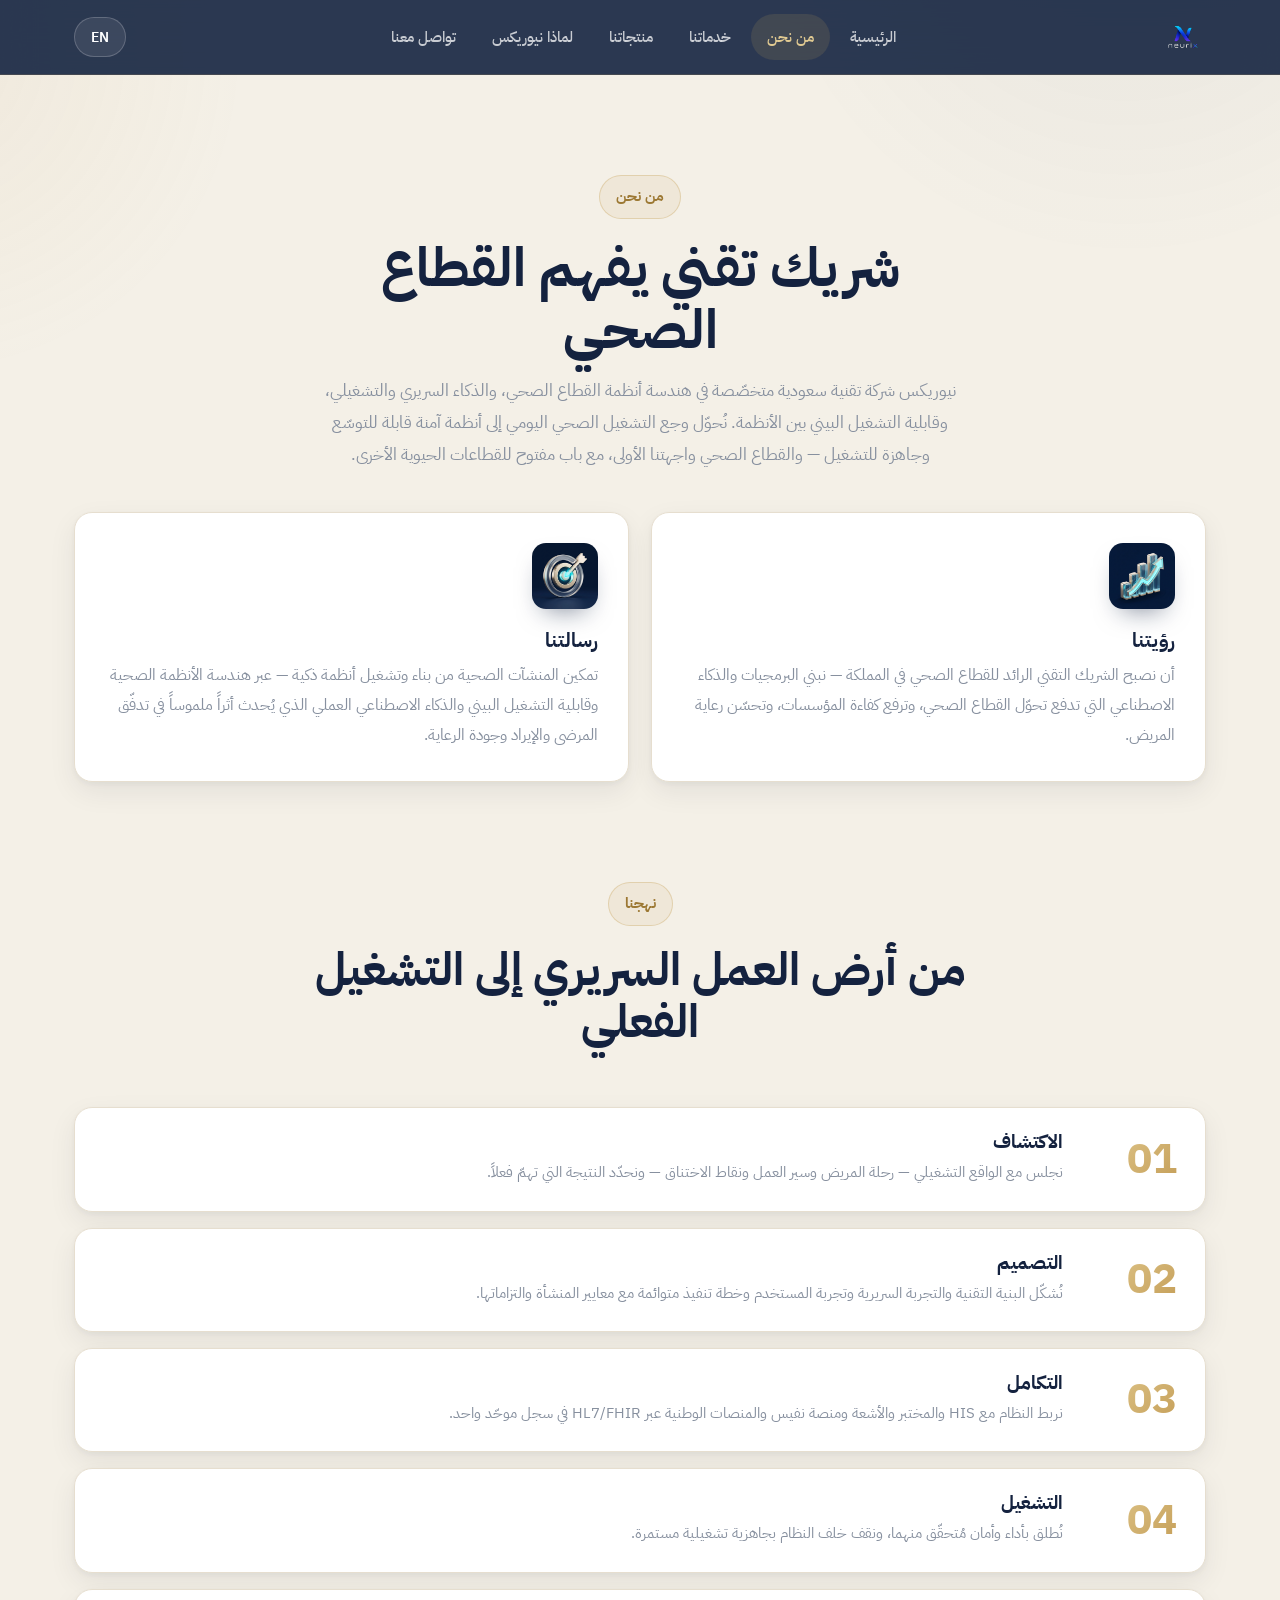
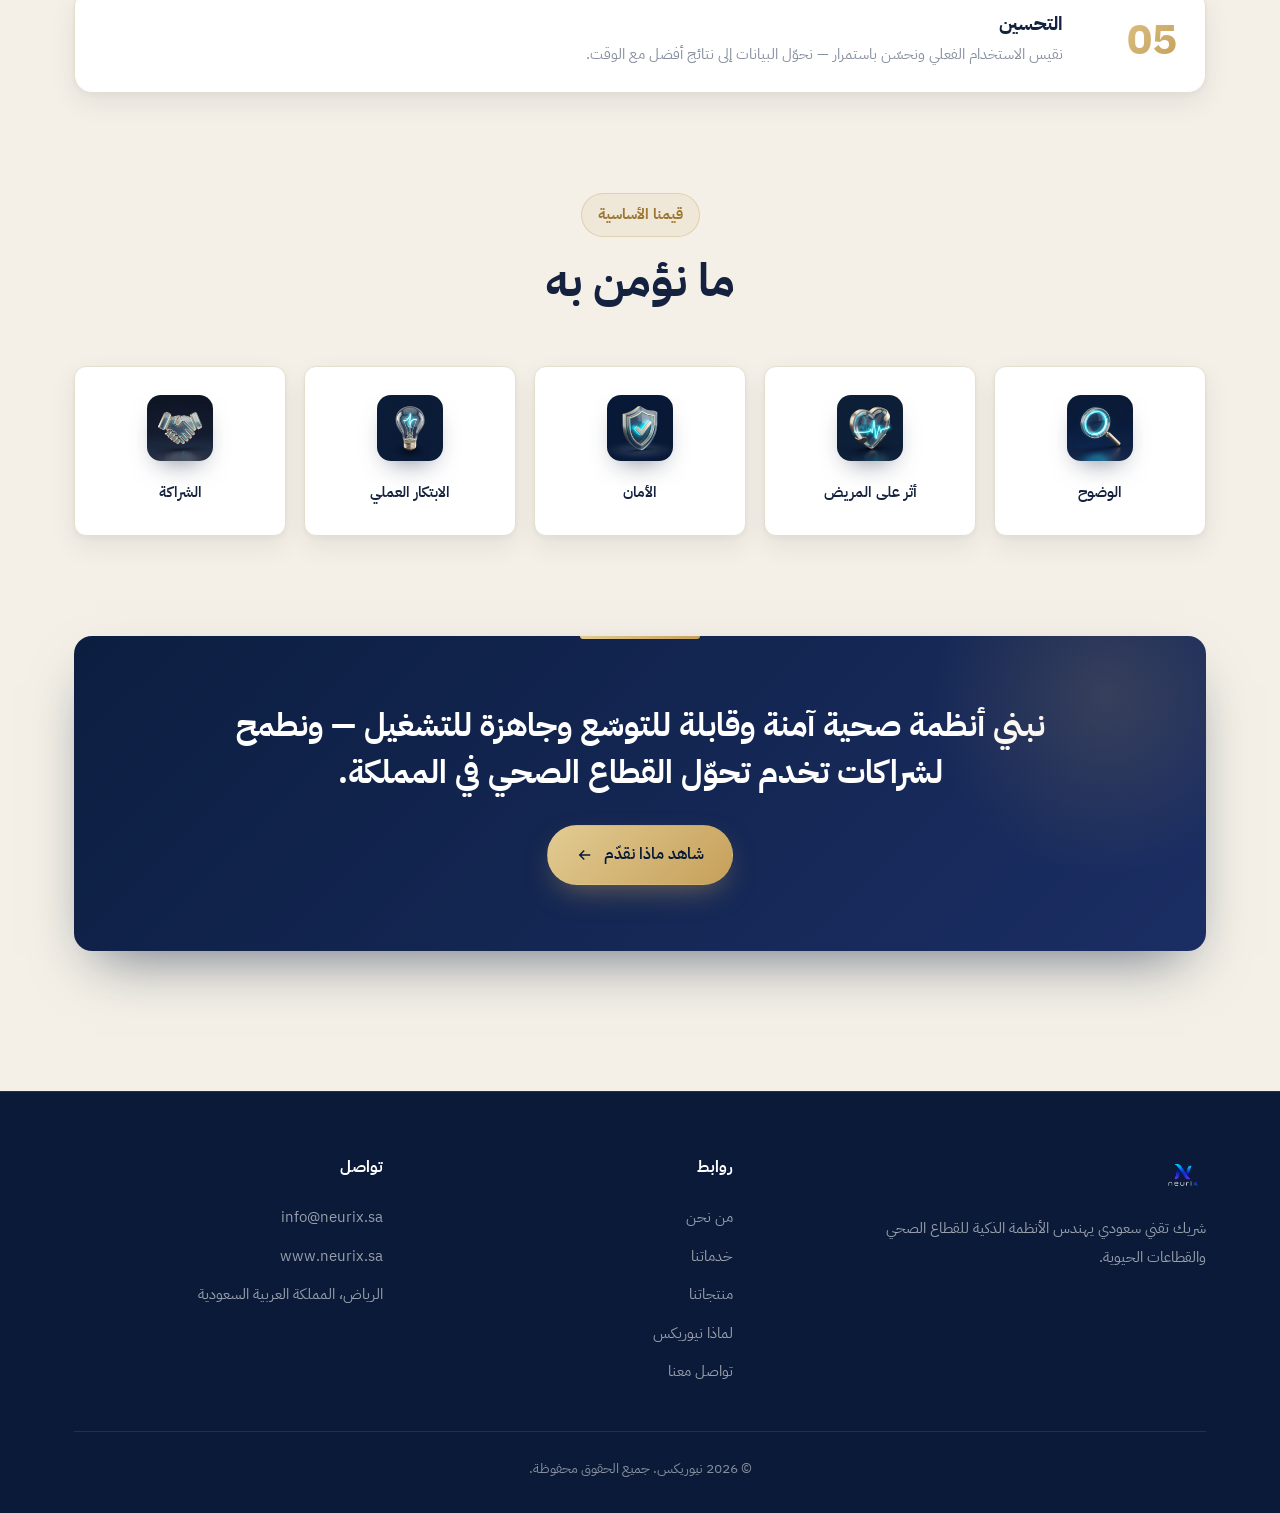
==== commit 2c7bd11e: "feat: add Products page (under development) with SurgSupply Hub - New products.html: under-developme" ====
--- a/about.html
+++ b/about.html
@@ -27,6 +27,7 @@
         <a href="index.html"   data-en="Home"        data-ar="الرئيسية">الرئيسية</a>
         <a href="about.html"    data-en="About"       data-ar="من نحن">من نحن</a>
         <a href="services.html" data-en="Services"    data-ar="خدماتنا">خدماتنا</a>
+        <a href="products.html" data-en="Products"    data-ar="منتجاتنا">منتجاتنا</a>
         <a href="why.html"      data-en="Why NEURIX"  data-ar="لماذا نيوريكس">لماذا نيوريكس</a>
         <a href="contact.html"  data-en="Contact"     data-ar="تواصل معنا">تواصل معنا</a>
       </nav>
@@ -177,6 +178,7 @@
           <h4 data-en="Navigate" data-ar="روابط">روابط</h4>
           <a href="about.html"    data-en="About"      data-ar="من نحن">من نحن</a>
           <a href="services.html" data-en="Services"   data-ar="خدماتنا">خدماتنا</a>
+          <a href="products.html" data-en="Products"   data-ar="منتجاتنا">منتجاتنا</a>
           <a href="why.html"      data-en="Why NEURIX" data-ar="لماذا نيوريكس">لماذا نيوريكس</a>
           <a href="contact.html"  data-en="Contact"    data-ar="تواصل معنا">تواصل معنا</a>
         </div>
--- a/css/styles.css
+++ b/css/styles.css
@@ -499,6 +499,52 @@
   text-align: center;
   color: rgba(255,255,255,.5);
   font-size: .88rem;
+}
+
+/* ---- Products ------------------------------------------- */
+.status-tag {
+  display: inline-flex;
+  align-items: center;
+  gap: 7px;
+  font-size: .74rem;
+  font-weight: 700;
+  letter-spacing: .12em;
+  text-transform: uppercase;
+  color: var(--gold-deep);
+  background: rgba(198,160,90,.12);
+  border: 1px solid rgba(198,160,90,.34);
+  border-radius: 100px;
+  padding: 5px 13px;
+}
+html[lang="ar"] .status-tag { letter-spacing: 0; font-size: .82rem; }
+.status-tag .dot { width: 6px; height: 6px; border-radius: 50%; background: var(--grad-gold); }
+
+.product-card { display: flex; flex-direction: column; align-items: flex-start; }
+.product-card .name { font-size: 1.5rem; margin: 18px 0 8px; }
+.product-card .name b { font-weight: 800; }
+.product-card p { color: var(--muted); font-size: .98rem; margin-bottom: 20px; }
+.product-card .icon-3d { width: 74px; height: 74px; }
+
+.card.is-soon {
+  border-style: dashed;
+  border-color: var(--border-glow);
+  background: transparent;
+  box-shadow: none;
+  display: grid;
+  place-items: center;
+  text-align: center;
+  min-height: 200px;
+  color: var(--muted);
+}
+.card.is-soon:hover { transform: none; box-shadow: none; }
+.card.is-soon::before { display: none; }
+.card.is-soon .plus {
+  width: 48px; height: 48px;
+  display: grid; place-items: center;
+  border-radius: 14px;
+  border: 1px dashed var(--border-glow);
+  font-size: 1.6rem; font-weight: 300; color: var(--gold-deep);
+  margin-bottom: 14px;
 }
 
 /* ---- Reveal animation ------------------------------------ */
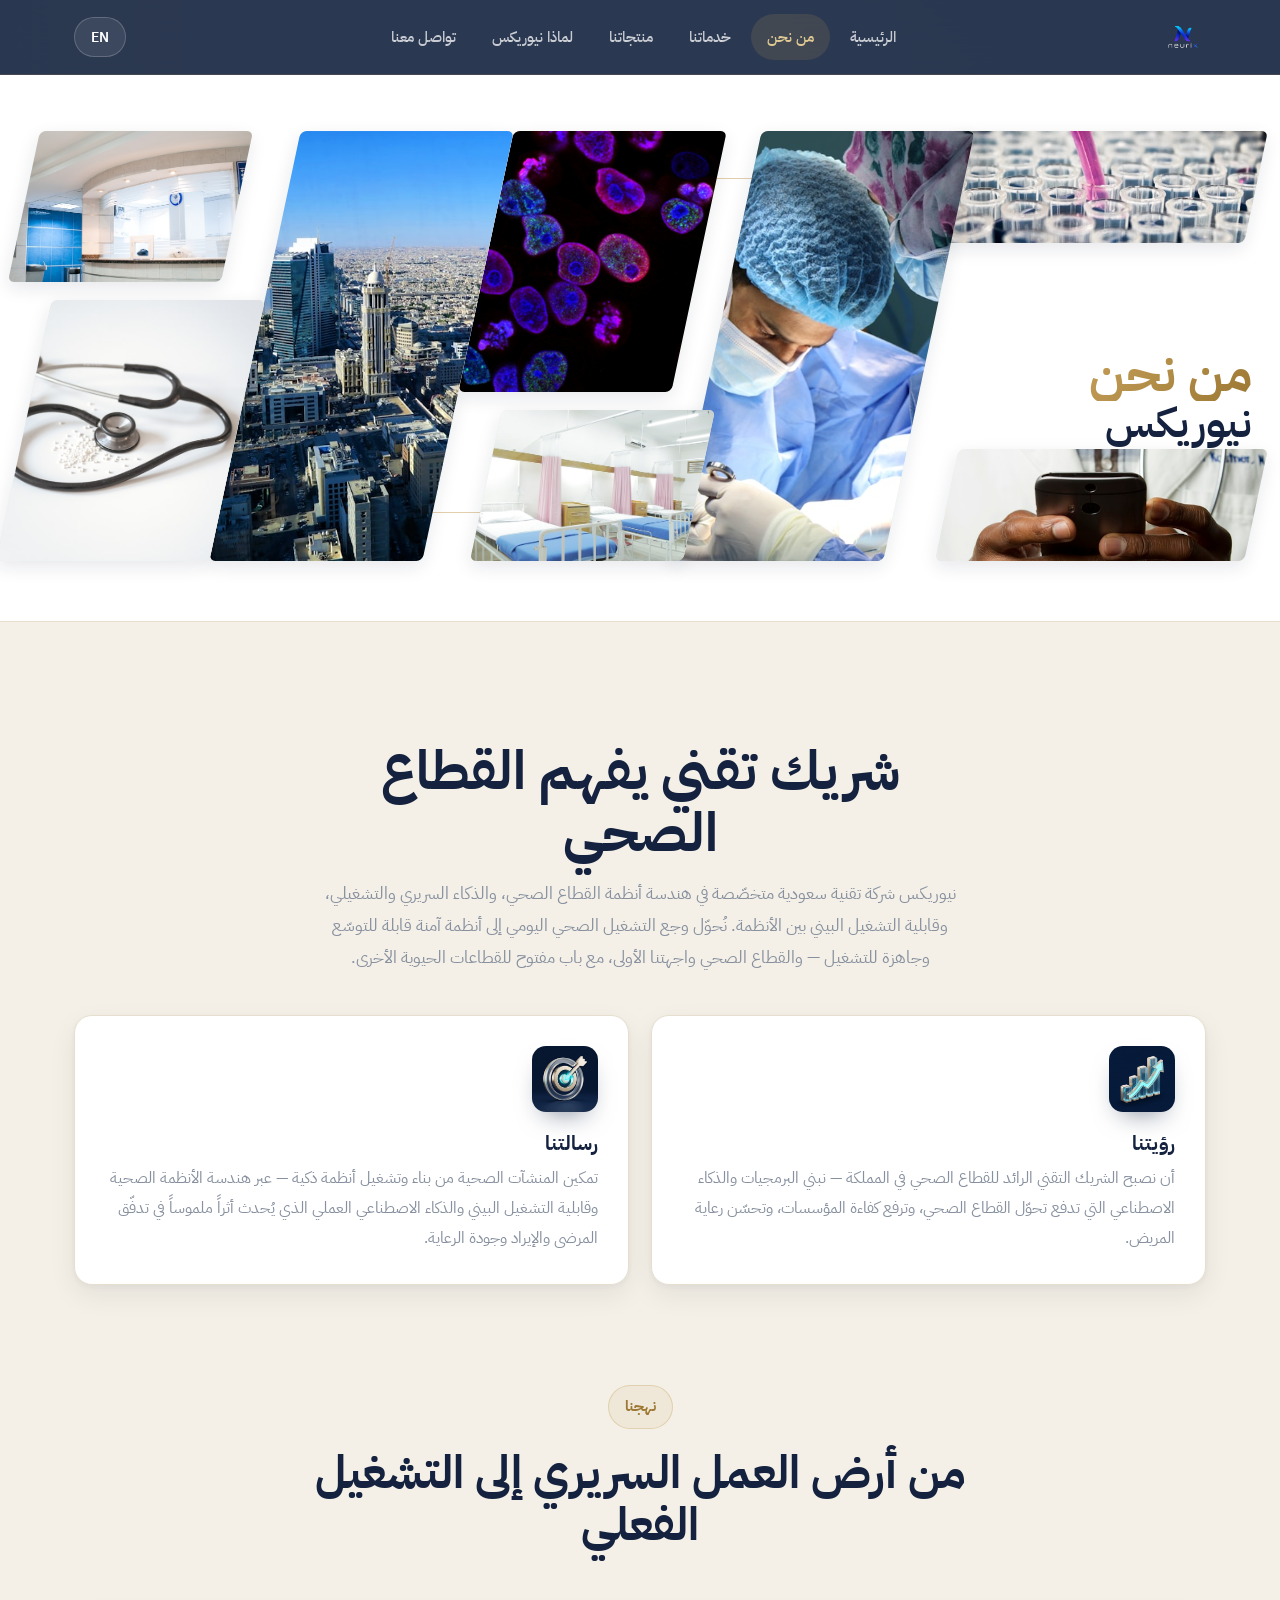
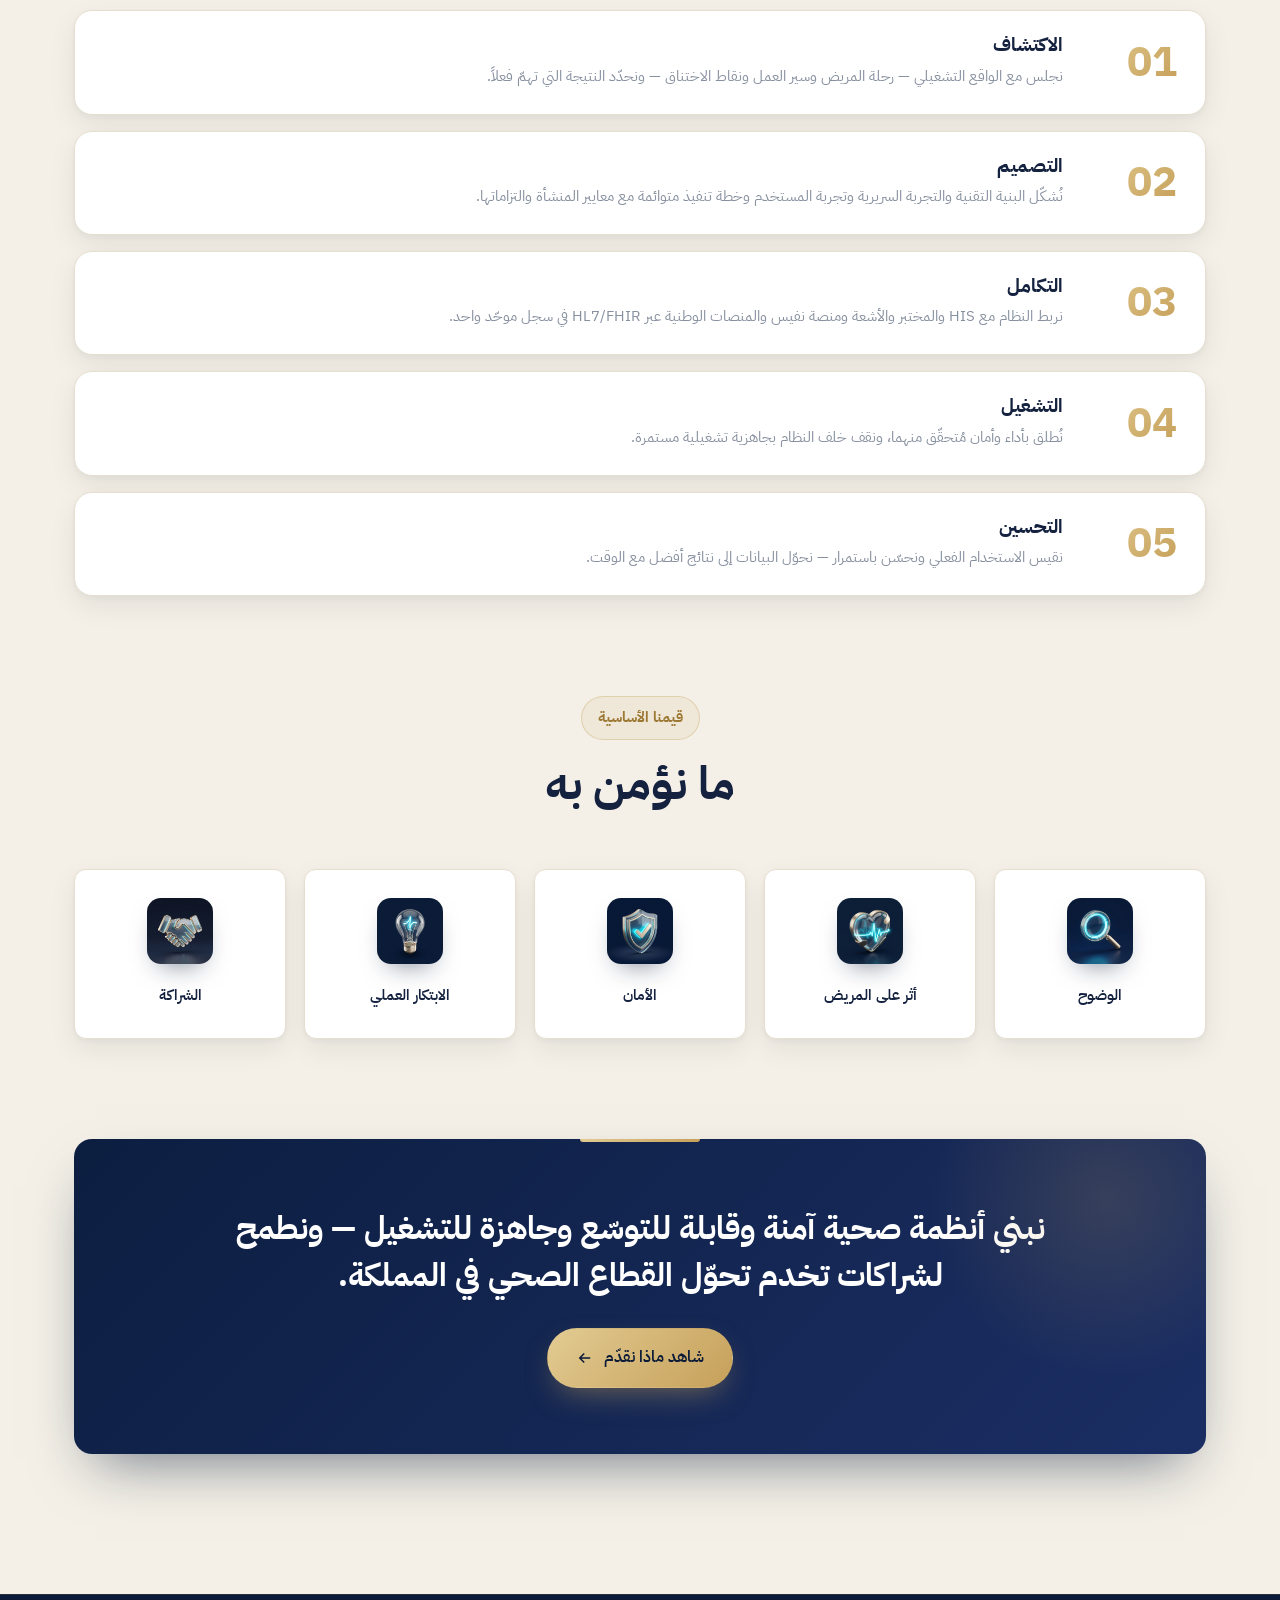
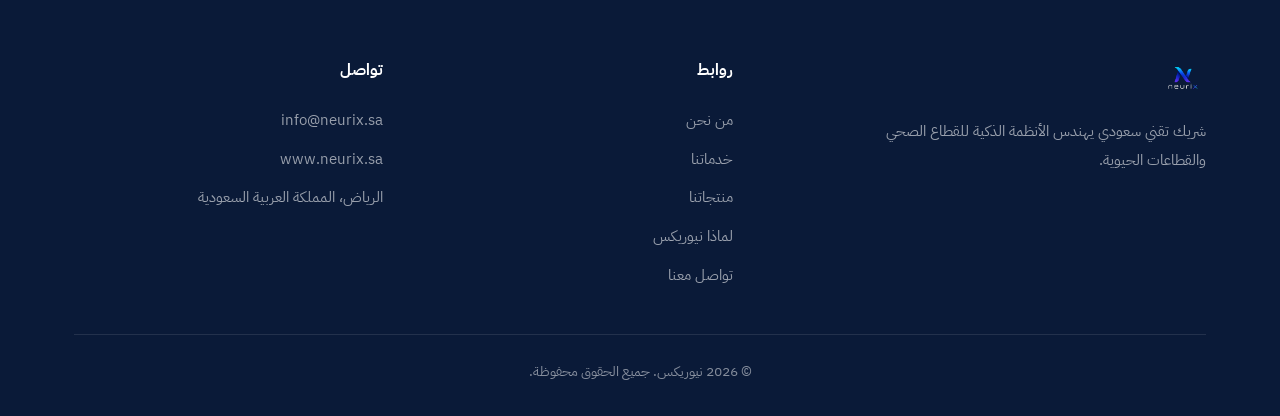
==== commit 6cfbb416: "feat: add angled photo collage banner to About page Skewed healthcare photo panels with gold/navy AB" ====
--- a/about.html
+++ b/about.html
@@ -1,200 +1,231 @@
-<!DOCTYPE html>
-<html lang="ar" dir="rtl">
-<head>
-  <meta charset="UTF-8">
-  <meta name="viewport" content="width=device-width, initial-scale=1.0">
-  <title data-en="About — NEURIX" data-ar="من نحن — نيوريكس">من نحن — نيوريكس</title>
-  <meta name="description" data-attr="content" data-en="Who we are: a Saudi technology partner specialized in healthcare systems, clinical AI, and interoperability — with our vision, mission, approach, and values." data-ar="من نحن: شريك تقني سعودي متخصّص في أنظمة القطاع الصحي والذكاء السريري وقابلية التشغيل البيني — رؤيتنا ورسالتنا ونهجنا وقيمنا." content="">
-  <link rel="icon" type="image/svg+xml" href="assets/favicon.svg">
-  <link rel="preconnect" href="https://fonts.googleapis.com">
-  <link rel="preconnect" href="https://fonts.gstatic.com" crossorigin>
-  <link href="https://fonts.googleapis.com/css2?family=Plus+Jakarta+Sans:wght@400;500;600;700;800&family=IBM+Plex+Sans+Arabic:wght@400;500;600;700&display=swap" rel="stylesheet">
-  <link rel="stylesheet" href="css/styles.css">
-</head>
-<body>
-
-  <header class="site-header">
-    <div class="container nav">
-      <a href="index.html" class="brand" aria-label="NEURIX">
-        <img src="assets/neurix-logo.png" alt="NEURIX" class="brand-logo" hidden onload="this.hidden=false; this.nextElementSibling.style.display='none'; this.nextElementSibling.nextElementSibling.style.display='none'">
-        <svg class="logo-mark" viewBox="0 0 64 64" aria-hidden="true">
-          <defs><linearGradient id="lg" x1="0" y1="0" x2="1" y2="1"><stop offset="0" stop-color="#15C2D6"/><stop offset="1" stop-color="#5B4BFF"/></linearGradient></defs>
-          <path d="M16 48 V20 q0-4 4-2 l24 22 q0 2-2 2 h-4 L18 24 v24 z M48 16 V44 q0 4-4 2 L20 24 q0-2 2-2 h4 L46 40 V16 z" fill="url(#lg)"/>
-        </svg>
-        <span class="logo-word">neuri<b class="gradient-text">x</b></span>
-      </a>
-      <nav class="nav-links" aria-label="Main">
-        <a href="index.html"   data-en="Home"        data-ar="الرئيسية">الرئيسية</a>
-        <a href="about.html"    data-en="About"       data-ar="من نحن">من نحن</a>
-        <a href="services.html" data-en="Services"    data-ar="خدماتنا">خدماتنا</a>
-        <a href="products.html" data-en="Products"    data-ar="منتجاتنا">منتجاتنا</a>
-        <a href="why.html"      data-en="Why NEURIX"  data-ar="لماذا نيوريكس">لماذا نيوريكس</a>
-        <a href="contact.html"  data-en="Contact"     data-ar="تواصل معنا">تواصل معنا</a>
-      </nav>
-      <div class="nav-actions">
-        <button class="lang-toggle" type="button">EN</button>
-        <button class="menu-btn" type="button" aria-label="Menu"><span></span><span></span><span></span></button>
-      </div>
-    </div>
-  </header>
-
-  <main>
-    <!-- Page hero -->
-    <section class="section" style="padding-bottom:40px">
-      <div class="container section-head center" style="margin-bottom:0">
-        <span class="eyebrow reveal" data-en="About Us" data-ar="من نحن">من نحن</span>
-        <h1 class="section-title reveal" style="font-size:clamp(2rem,5vw,3.4rem)" data-en="A technology partner that understands healthcare" data-ar="شريك تقني يفهم القطاع الصحي">شريك تقني يفهم القطاع الصحي</h1>
-        <p class="section-sub reveal" data-en="NEURIX is a Saudi technology company specialized in healthcare systems engineering, clinical and operational AI, and systems interoperability. We turn the daily pain of health operations into secure, scalable systems that are ready to run — with healthcare as our leading focus and the door open to other vital sectors." data-ar="نيوريكس شركة تقنية سعودية متخصّصة في هندسة أنظمة القطاع الصحي، والذكاء السريري والتشغيلي، وقابلية التشغيل البيني بين الأنظمة. نُحوّل وجع التشغيل الصحي اليومي إلى أنظمة آمنة قابلة للتوسّع وجاهزة للتشغيل — والقطاع الصحي واجهتنا الأولى، مع باب مفتوح للقطاعات الحيوية الأخرى.">نيوريكس شركة تقنية سعودية متخصّصة في هندسة أنظمة القطاع الصحي، والذكاء السريري والتشغيلي، وقابلية التشغيل البيني بين الأنظمة. نُحوّل وجع التشغيل الصحي اليومي إلى أنظمة آمنة قابلة للتوسّع وجاهزة للتشغيل — والقطاع الصحي واجهتنا الأولى، مع باب مفتوح للقطاعات الحيوية الأخرى.</p>
-      </div>
-    </section>
-
-    <!-- Vision & Mission -->
-    <section class="section" style="padding-top:0">
-      <div class="container">
-        <div class="grid grid-2">
-          <article class="card reveal">
-            <div class="icon icon-3d"><img src="assets/icons/growth.png" alt="" loading="lazy"></div>
-            <h3 data-en="Our Vision" data-ar="رؤيتنا">رؤيتنا</h3>
-            <p data-en="To become the leading technology partner for healthcare in Saudi Arabia — building software and AI that advance the Health Sector Transformation, raise institutional efficiency, and improve patient care." data-ar="أن نصبح الشريك التقني الرائد للقطاع الصحي في المملكة — نبني البرمجيات والذكاء الاصطناعي التي تدفع تحوّل القطاع الصحي، وترفع كفاءة المؤسسات، وتحسّن رعاية المريض.">أن نصبح الشريك التقني الرائد للقطاع الصحي في المملكة — نبني البرمجيات والذكاء الاصطناعي التي تدفع تحوّل القطاع الصحي، وترفع كفاءة المؤسسات، وتحسّن رعاية المريض.</p>
-          </article>
-          <article class="card reveal">
-            <div class="icon icon-3d"><img src="assets/icons/target.png" alt="" loading="lazy"></div>
-            <h3 data-en="Our Mission" data-ar="رسالتنا">رسالتنا</h3>
-            <p data-en="To empower healthcare institutions to build and operate intelligent systems — through health systems engineering, interoperability, and practical AI that create measurable impact on patient flow, revenue, and quality of care." data-ar="تمكين المنشآت الصحية من بناء وتشغيل أنظمة ذكية — عبر هندسة الأنظمة الصحية وقابلية التشغيل البيني والذكاء الاصطناعي العملي الذي يُحدث أثراً ملموساً في تدفّق المرضى والإيراد وجودة الرعاية.">تمكين المنشآت الصحية من بناء وتشغيل أنظمة ذكية — عبر هندسة الأنظمة الصحية وقابلية التشغيل البيني والذكاء الاصطناعي العملي الذي يُحدث أثراً ملموساً في تدفّق المرضى والإيراد وجودة الرعاية.</p>
-          </article>
-        </div>
-      </div>
-    </section>
-
-    <!-- Our approach -->
-    <section class="section" style="padding-top:0">
-      <div class="container">
-        <div class="section-head center">
-          <span class="eyebrow reveal" data-en="Our Approach" data-ar="نهجنا">نهجنا</span>
-          <h2 class="section-title reveal" data-en="From the clinical floor to live operation" data-ar="من أرض العمل السريري إلى التشغيل الفعلي">من أرض العمل السريري إلى التشغيل الفعلي</h2>
-        </div>
-        <div class="steps">
-          <div class="step reveal">
-            <span class="num gradient-text">01</span>
-            <div class="step-body">
-              <h3 data-en="Discover" data-ar="الاكتشاف">الاكتشاف</h3>
-              <p data-en="We sit with the operational reality — patient journey, workflows, and bottlenecks — and define the outcome that matters." data-ar="نجلس مع الواقع التشغيلي — رحلة المريض وسير العمل ونقاط الاختناق — ونحدّد النتيجة التي تهمّ فعلاً.">نجلس مع الواقع التشغيلي — رحلة المريض وسير العمل ونقاط الاختناق — ونحدّد النتيجة التي تهمّ فعلاً.</p>
-            </div>
-          </div>
-          <div class="step reveal">
-            <span class="num gradient-text">02</span>
-            <div class="step-body">
-              <h3 data-en="Design" data-ar="التصميم">التصميم</h3>
-              <p data-en="We shape the architecture, the clinical and user experience, and a plan that fits the institution's standards and compliance." data-ar="نُشكّل البنية التقنية والتجربة السريرية وتجربة المستخدم وخطة تنفيذ متوائمة مع معايير المنشأة والتزاماتها.">نُشكّل البنية التقنية والتجربة السريرية وتجربة المستخدم وخطة تنفيذ متوائمة مع معايير المنشأة والتزاماتها.</p>
-            </div>
-          </div>
-          <div class="step reveal">
-            <span class="num gradient-text">03</span>
-            <div class="step-body">
-              <h3 data-en="Integrate" data-ar="التكامل">التكامل</h3>
-              <p data-en="We connect the system with HIS, lab, imaging, Nphies and national platforms through HL7/FHIR into one unified record." data-ar="نربط النظام مع HIS والمختبر والأشعة ومنصة نفيس والمنصات الوطنية عبر HL7/FHIR في سجل موحّد واحد.">نربط النظام مع HIS والمختبر والأشعة ومنصة نفيس والمنصات الوطنية عبر HL7/FHIR في سجل موحّد واحد.</p>
-            </div>
-          </div>
-          <div class="step reveal">
-            <span class="num gradient-text">04</span>
-            <div class="step-body">
-              <h3 data-en="Operate" data-ar="التشغيل">التشغيل</h3>
-              <p data-en="We launch with validated performance and security, and stand behind the system with operational readiness." data-ar="نُطلق بأداء وأمان مُتحقّق منهما، ونقف خلف النظام بجاهزية تشغيلية مستمرة.">نُطلق بأداء وأمان مُتحقّق منهما، ونقف خلف النظام بجاهزية تشغيلية مستمرة.</p>
-            </div>
-          </div>
-          <div class="step reveal">
-            <span class="num gradient-text">05</span>
-            <div class="step-body">
-              <h3 data-en="Optimize" data-ar="التحسين">التحسين</h3>
-              <p data-en="We measure real usage and refine continuously — turning data into better outcomes over time." data-ar="نقيس الاستخدام الفعلي ونحسّن باستمرار — نحوّل البيانات إلى نتائج أفضل مع الوقت.">نقيس الاستخدام الفعلي ونحسّن باستمرار — نحوّل البيانات إلى نتائج أفضل مع الوقت.</p>
-            </div>
-          </div>
-        </div>
-      </div>
-    </section>
-
-    <!-- Core values -->
-    <section class="section" style="padding-top:0">
-      <div class="container">
-        <div class="section-head center">
-          <span class="eyebrow reveal" data-en="Core Values" data-ar="قيمنا الأساسية">قيمنا الأساسية</span>
-          <h2 class="section-title reveal" data-en="What we stand for" data-ar="ما نؤمن به">ما نؤمن به</h2>
-        </div>
-        <div class="chip-grid">
-          <div class="chip reveal">
-            <div class="icon icon-3d"><img src="assets/icons/lens.png" alt="" loading="lazy"></div>
-            <span data-en="Clarity" data-ar="الوضوح">الوضوح</span>
-          </div>
-          <div class="chip reveal">
-            <div class="icon icon-3d"><img src="assets/icons/heartpulse.png" alt="" loading="lazy"></div>
-            <span data-en="Patient Impact" data-ar="أثر على المريض">أثر على المريض</span>
-          </div>
-          <div class="chip reveal">
-            <div class="icon icon-3d"><img src="assets/icons/shieldcheck.png" alt="" loading="lazy"></div>
-            <span data-en="Security" data-ar="الأمان">الأمان</span>
-          </div>
-          <div class="chip reveal">
-            <div class="icon icon-3d"><img src="assets/icons/lightbulb.png" alt="" loading="lazy"></div>
-            <span data-en="Practical Innovation" data-ar="الابتكار العملي">الابتكار العملي</span>
-          </div>
-          <div class="chip reveal">
-            <div class="icon icon-3d"><img src="assets/icons/handshake.png" alt="" loading="lazy"></div>
-            <span data-en="Partnership" data-ar="الشراكة">الشراكة</span>
-          </div>
-        </div>
-      </div>
-    </section>
-
-    <!-- CTA -->
-    <section class="section" style="padding-top:0">
-      <div class="container">
-        <div class="statement reveal">
-          <p data-en="We build secure, scalable, operational healthcare systems — and we aspire to partnerships that serve the Kingdom's health transformation." data-ar="نبني أنظمة صحية آمنة وقابلة للتوسّع وجاهزة للتشغيل — ونطمح لشراكات تخدم تحوّل القطاع الصحي في المملكة.">نبني أنظمة صحية آمنة وقابلة للتوسّع وجاهزة للتشغيل — ونطمح لشراكات تخدم تحوّل القطاع الصحي في المملكة.</p>
-          <div class="hero-cta" style="margin-top:30px">
-            <a href="services.html" class="btn btn-primary"><span data-en="See what we do" data-ar="شاهد ماذا نقدّم">شاهد ماذا نقدّم</span>
-              <svg viewBox="0 0 24 24" fill="none" stroke="currentColor" stroke-width="2"><path d="M5 12h14M13 6l6 6-6 6"/></svg>
-            </a>
-          </div>
-        </div>
-      </div>
-    </section>
-  </main>
-
-  <footer class="site-footer">
-    <div class="container">
-      <div class="footer-top">
-        <div class="footer-about">
-          <a href="index.html" class="brand" aria-label="NEURIX">
-            <img src="assets/neurix-logo.png" alt="NEURIX" class="brand-logo" hidden onload="this.hidden=false; this.nextElementSibling.style.display='none'; this.nextElementSibling.nextElementSibling.style.display='none'">
-            <svg class="logo-mark" viewBox="0 0 64 64" aria-hidden="true">
-              <defs><linearGradient id="fg" x1="0" y1="0" x2="1" y2="1"><stop offset="0" stop-color="#15C2D6"/><stop offset="1" stop-color="#5B4BFF"/></linearGradient></defs>
-              <path d="M16 48 V20 q0-4 4-2 l24 22 q0 2-2 2 h-4 L18 24 v24 z M48 16 V44 q0 4-4 2 L20 24 q0-2 2-2 h4 L46 40 V16 z" fill="url(#fg)"/>
-            </svg>
-            <span class="logo-word">neuri<b class="gradient-text">x</b></span>
-          </a>
-          <p data-en="A Saudi technology partner engineering intelligent systems for healthcare and vital sectors." data-ar="شريك تقني سعودي يهندس الأنظمة الذكية للقطاع الصحي والقطاعات الحيوية.">شريك تقني سعودي يهندس الأنظمة الذكية للقطاع الصحي والقطاعات الحيوية.</p>
-        </div>
-        <div class="footer-col">
-          <h4 data-en="Navigate" data-ar="روابط">روابط</h4>
-          <a href="about.html"    data-en="About"      data-ar="من نحن">من نحن</a>
-          <a href="services.html" data-en="Services"   data-ar="خدماتنا">خدماتنا</a>
-          <a href="products.html" data-en="Products"   data-ar="منتجاتنا">منتجاتنا</a>
-          <a href="why.html"      data-en="Why NEURIX" data-ar="لماذا نيوريكس">لماذا نيوريكس</a>
-          <a href="contact.html"  data-en="Contact"    data-ar="تواصل معنا">تواصل معنا</a>
-        </div>
-        <div class="footer-col">
-          <h4 data-en="Contact" data-ar="تواصل">تواصل</h4>
-          <a href="mailto:info@neurix.sa">info@neurix.sa</a>
-          <a href="https://www.neurix.sa" target="_blank" rel="noopener">www.neurix.sa</a>
-          <p data-en="Riyadh, Saudi Arabia" data-ar="الرياض، المملكة العربية السعودية">الرياض، المملكة العربية السعودية</p>
-        </div>
-      </div>
-      <div class="footer-bottom">
-        <span data-en="© 2026 NEURIX. All rights reserved." data-ar="© 2026 نيوريكس. جميع الحقوق محفوظة.">© 2026 نيوريكس. جميع الحقوق محفوظة.</span>
-      </div>
-    </div>
-  </footer>
-
-  <script src="js/main.js"></script>
-</body>
-</html>
+<!DOCTYPE html>
+<html lang="ar" dir="rtl">
+<head>
+  <meta charset="UTF-8">
+  <meta name="viewport" content="width=device-width, initial-scale=1.0">
+  <title data-en="About — NEURIX" data-ar="من نحن — نيوريكس">من نحن — نيوريكس</title>
+  <meta name="description" data-attr="content" data-en="Who we are: a Saudi technology partner specialized in healthcare systems, clinical AI, and interoperability — with our vision, mission, approach, and values." data-ar="من نحن: شريك تقني سعودي متخصّص في أنظمة القطاع الصحي والذكاء السريري وقابلية التشغيل البيني — رؤيتنا ورسالتنا ونهجنا وقيمنا." content="">
+  <link rel="icon" type="image/svg+xml" href="assets/favicon.svg">
+  <link rel="preconnect" href="https://fonts.googleapis.com">
+  <link rel="preconnect" href="https://fonts.gstatic.com" crossorigin>
+  <link href="https://fonts.googleapis.com/css2?family=Plus+Jakarta+Sans:wght@400;500;600;700;800&family=IBM+Plex+Sans+Arabic:wght@400;500;600;700&display=swap" rel="stylesheet">
+  <link rel="stylesheet" href="css/styles.css">
+</head>
+<body>
+
+  <header class="site-header">
+    <div class="container nav">
+      <a href="index.html" class="brand" aria-label="NEURIX">
+        <img src="assets/neurix-logo.png" alt="NEURIX" class="brand-logo" hidden onload="this.hidden=false; this.nextElementSibling.style.display='none'; this.nextElementSibling.nextElementSibling.style.display='none'">
+        <svg class="logo-mark" viewBox="0 0 64 64" aria-hidden="true">
+          <defs><linearGradient id="lg" x1="0" y1="0" x2="1" y2="1"><stop offset="0" stop-color="#15C2D6"/><stop offset="1" stop-color="#5B4BFF"/></linearGradient></defs>
+          <path d="M16 48 V20 q0-4 4-2 l24 22 q0 2-2 2 h-4 L18 24 v24 z M48 16 V44 q0 4-4 2 L20 24 q0-2 2-2 h4 L46 40 V16 z" fill="url(#lg)"/>
+        </svg>
+        <span class="logo-word">neuri<b class="gradient-text">x</b></span>
+      </a>
+      <nav class="nav-links" aria-label="Main">
+        <a href="index.html"   data-en="Home"        data-ar="الرئيسية">الرئيسية</a>
+        <a href="about.html"    data-en="About"       data-ar="من نحن">من نحن</a>
+        <a href="services.html" data-en="Services"    data-ar="خدماتنا">خدماتنا</a>
+        <a href="products.html" data-en="Products"    data-ar="منتجاتنا">منتجاتنا</a>
+        <a href="why.html"      data-en="Why NEURIX"  data-ar="لماذا نيوريكس">لماذا نيوريكس</a>
+        <a href="contact.html"  data-en="Contact"     data-ar="تواصل معنا">تواصل معنا</a>
+      </nav>
+      <div class="nav-actions">
+        <button class="lang-toggle" type="button">EN</button>
+        <button class="menu-btn" type="button" aria-label="Menu"><span></span><span></span><span></span></button>
+      </div>
+    </div>
+  </header>
+
+  <main>
+    <!-- Angled photo collage banner -->
+    <section class="photo-banner" aria-label="NEURIX">
+      <div class="pb-wrap">
+        <span class="pb-frame" aria-hidden="true"></span>
+        <h1 class="pb-title reveal">
+          <span class="pb-t1" data-en="ABOUT" data-ar="من نحن">من نحن</span>
+          <span class="pb-t2" data-en="NEURIX" data-ar="نيوريكس">نيوريكس</span>
+        </h1>
+        <div class="pb-strip">
+          <div class="pb-col pb-col-title">
+            <div class="pb-panel"><img src="assets/about/lab-pipette.jpg" alt="" loading="lazy"></div>
+            <div class="pb-spacer" aria-hidden="true"></div>
+            <div class="pb-panel"><img src="assets/about/doctor-tablet.jpg" alt="" loading="lazy"></div>
+          </div>
+          <div class="pb-col">
+            <div class="pb-panel"><img src="assets/about/surgery-team.jpg" alt="" loading="lazy"></div>
+          </div>
+          <div class="pb-col">
+            <div class="pb-panel tall"><img src="assets/about/microscope.jpg" alt="" loading="lazy"></div>
+            <div class="pb-panel short"><img src="assets/about/hospital-ward.jpg" alt="" loading="lazy"></div>
+          </div>
+          <div class="pb-col">
+            <div class="pb-panel"><img src="assets/about/riyadh.jpg" alt="" loading="lazy"></div>
+          </div>
+          <div class="pb-col pb-col-md-hide">
+            <div class="pb-panel short"><img src="assets/about/hospital-corridor.jpg" alt="" loading="lazy"></div>
+            <div class="pb-panel tall"><img src="assets/about/nurse-station.jpg" alt="" loading="lazy"></div>
+          </div>
+        </div>
+      </div>
+    </section>
+
+    <!-- Page hero -->
+    <section class="section" style="padding-bottom:40px">
+      <div class="container section-head center" style="margin-bottom:0">
+        <h2 class="section-title reveal" style="font-size:clamp(2rem,5vw,3.4rem)" data-en="A technology partner that understands healthcare" data-ar="شريك تقني يفهم القطاع الصحي">شريك تقني يفهم القطاع الصحي</h2>
+        <p class="section-sub reveal" data-en="NEURIX is a Saudi technology company specialized in healthcare systems engineering, clinical and operational AI, and systems interoperability. We turn the daily pain of health operations into secure, scalable systems that are ready to run — with healthcare as our leading focus and the door open to other vital sectors." data-ar="نيوريكس شركة تقنية سعودية متخصّصة في هندسة أنظمة القطاع الصحي، والذكاء السريري والتشغيلي، وقابلية التشغيل البيني بين الأنظمة. نُحوّل وجع التشغيل الصحي اليومي إلى أنظمة آمنة قابلة للتوسّع وجاهزة للتشغيل — والقطاع الصحي واجهتنا الأولى، مع باب مفتوح للقطاعات الحيوية الأخرى.">نيوريكس شركة تقنية سعودية متخصّصة في هندسة أنظمة القطاع الصحي، والذكاء السريري والتشغيلي، وقابلية التشغيل البيني بين الأنظمة. نُحوّل وجع التشغيل الصحي اليومي إلى أنظمة آمنة قابلة للتوسّع وجاهزة للتشغيل — والقطاع الصحي واجهتنا الأولى، مع باب مفتوح للقطاعات الحيوية الأخرى.</p>
+      </div>
+    </section>
+
+    <!-- Vision & Mission -->
+    <section class="section" style="padding-top:0">
+      <div class="container">
+        <div class="grid grid-2">
+          <article class="card reveal">
+            <div class="icon icon-3d"><img src="assets/icons/growth.png" alt="" loading="lazy"></div>
+            <h3 data-en="Our Vision" data-ar="رؤيتنا">رؤيتنا</h3>
+            <p data-en="To become the leading technology partner for healthcare in Saudi Arabia — building software and AI that advance the Health Sector Transformation, raise institutional efficiency, and improve patient care." data-ar="أن نصبح الشريك التقني الرائد للقطاع الصحي في المملكة — نبني البرمجيات والذكاء الاصطناعي التي تدفع تحوّل القطاع الصحي، وترفع كفاءة المؤسسات، وتحسّن رعاية المريض.">أن نصبح الشريك التقني الرائد للقطاع الصحي في المملكة — نبني البرمجيات والذكاء الاصطناعي التي تدفع تحوّل القطاع الصحي، وترفع كفاءة المؤسسات، وتحسّن رعاية المريض.</p>
+          </article>
+          <article class="card reveal">
+            <div class="icon icon-3d"><img src="assets/icons/target.png" alt="" loading="lazy"></div>
+            <h3 data-en="Our Mission" data-ar="رسالتنا">رسالتنا</h3>
+            <p data-en="To empower healthcare institutions to build and operate intelligent systems — through health systems engineering, interoperability, and practical AI that create measurable impact on patient flow, revenue, and quality of care." data-ar="تمكين المنشآت الصحية من بناء وتشغيل أنظمة ذكية — عبر هندسة الأنظمة الصحية وقابلية التشغيل البيني والذكاء الاصطناعي العملي الذي يُحدث أثراً ملموساً في تدفّق المرضى والإيراد وجودة الرعاية.">تمكين المنشآت الصحية من بناء وتشغيل أنظمة ذكية — عبر هندسة الأنظمة الصحية وقابلية التشغيل البيني والذكاء الاصطناعي العملي الذي يُحدث أثراً ملموساً في تدفّق المرضى والإيراد وجودة الرعاية.</p>
+          </article>
+        </div>
+      </div>
+    </section>
+
+    <!-- Our approach -->
+    <section class="section" style="padding-top:0">
+      <div class="container">
+        <div class="section-head center">
+          <span class="eyebrow reveal" data-en="Our Approach" data-ar="نهجنا">نهجنا</span>
+          <h2 class="section-title reveal" data-en="From the clinical floor to live operation" data-ar="من أرض العمل السريري إلى التشغيل الفعلي">من أرض العمل السريري إلى التشغيل الفعلي</h2>
+        </div>
+        <div class="steps">
+          <div class="step reveal">
+            <span class="num gradient-text">01</span>
+            <div class="step-body">
+              <h3 data-en="Discover" data-ar="الاكتشاف">الاكتشاف</h3>
+              <p data-en="We sit with the operational reality — patient journey, workflows, and bottlenecks — and define the outcome that matters." data-ar="نجلس مع الواقع التشغيلي — رحلة المريض وسير العمل ونقاط الاختناق — ونحدّد النتيجة التي تهمّ فعلاً.">نجلس مع الواقع التشغيلي — رحلة المريض وسير العمل ونقاط الاختناق — ونحدّد النتيجة التي تهمّ فعلاً.</p>
+            </div>
+          </div>
+          <div class="step reveal">
+            <span class="num gradient-text">02</span>
+            <div class="step-body">
+              <h3 data-en="Design" data-ar="التصميم">التصميم</h3>
+              <p data-en="We shape the architecture, the clinical and user experience, and a plan that fits the institution's standards and compliance." data-ar="نُشكّل البنية التقنية والتجربة السريرية وتجربة المستخدم وخطة تنفيذ متوائمة مع معايير المنشأة والتزاماتها.">نُشكّل البنية التقنية والتجربة السريرية وتجربة المستخدم وخطة تنفيذ متوائمة مع معايير المنشأة والتزاماتها.</p>
+            </div>
+          </div>
+          <div class="step reveal">
+            <span class="num gradient-text">03</span>
+            <div class="step-body">
+              <h3 data-en="Integrate" data-ar="التكامل">التكامل</h3>
+              <p data-en="We connect the system with HIS, lab, imaging, Nphies and national platforms through HL7/FHIR into one unified record." data-ar="نربط النظام مع HIS والمختبر والأشعة ومنصة نفيس والمنصات الوطنية عبر HL7/FHIR في سجل موحّد واحد.">نربط النظام مع HIS والمختبر والأشعة ومنصة نفيس والمنصات الوطنية عبر HL7/FHIR في سجل موحّد واحد.</p>
+            </div>
+          </div>
+          <div class="step reveal">
+            <span class="num gradient-text">04</span>
+            <div class="step-body">
+              <h3 data-en="Operate" data-ar="التشغيل">التشغيل</h3>
+              <p data-en="We launch with validated performance and security, and stand behind the system with operational readiness." data-ar="نُطلق بأداء وأمان مُتحقّق منهما، ونقف خلف النظام بجاهزية تشغيلية مستمرة.">نُطلق بأداء وأمان مُتحقّق منهما، ونقف خلف النظام بجاهزية تشغيلية مستمرة.</p>
+            </div>
+          </div>
+          <div class="step reveal">
+            <span class="num gradient-text">05</span>
+            <div class="step-body">
+              <h3 data-en="Optimize" data-ar="التحسين">التحسين</h3>
+              <p data-en="We measure real usage and refine continuously — turning data into better outcomes over time." data-ar="نقيس الاستخدام الفعلي ونحسّن باستمرار — نحوّل البيانات إلى نتائج أفضل مع الوقت.">نقيس الاستخدام الفعلي ونحسّن باستمرار — نحوّل البيانات إلى نتائج أفضل مع الوقت.</p>
+            </div>
+          </div>
+        </div>
+      </div>
+    </section>
+
+    <!-- Core values -->
+    <section class="section" style="padding-top:0">
+      <div class="container">
+        <div class="section-head center">
+          <span class="eyebrow reveal" data-en="Core Values" data-ar="قيمنا الأساسية">قيمنا الأساسية</span>
+          <h2 class="section-title reveal" data-en="What we stand for" data-ar="ما نؤمن به">ما نؤمن به</h2>
+        </div>
+        <div class="chip-grid">
+          <div class="chip reveal">
+            <div class="icon icon-3d"><img src="assets/icons/lens.png" alt="" loading="lazy"></div>
+            <span data-en="Clarity" data-ar="الوضوح">الوضوح</span>
+          </div>
+          <div class="chip reveal">
+            <div class="icon icon-3d"><img src="assets/icons/heartpulse.png" alt="" loading="lazy"></div>
+            <span data-en="Patient Impact" data-ar="أثر على المريض">أثر على المريض</span>
+          </div>
+          <div class="chip reveal">
+            <div class="icon icon-3d"><img src="assets/icons/shieldcheck.png" alt="" loading="lazy"></div>
+            <span data-en="Security" data-ar="الأمان">الأمان</span>
+          </div>
+          <div class="chip reveal">
+            <div class="icon icon-3d"><img src="assets/icons/lightbulb.png" alt="" loading="lazy"></div>
+            <span data-en="Practical Innovation" data-ar="الابتكار العملي">الابتكار العملي</span>
+          </div>
+          <div class="chip reveal">
+            <div class="icon icon-3d"><img src="assets/icons/handshake.png" alt="" loading="lazy"></div>
+            <span data-en="Partnership" data-ar="الشراكة">الشراكة</span>
+          </div>
+        </div>
+      </div>
+    </section>
+
+    <!-- CTA -->
+    <section class="section" style="padding-top:0">
+      <div class="container">
+        <div class="statement reveal">
+          <p data-en="We build secure, scalable, operational healthcare systems — and we aspire to partnerships that serve the Kingdom's health transformation." data-ar="نبني أنظمة صحية آمنة وقابلة للتوسّع وجاهزة للتشغيل — ونطمح لشراكات تخدم تحوّل القطاع الصحي في المملكة.">نبني أنظمة صحية آمنة وقابلة للتوسّع وجاهزة للتشغيل — ونطمح لشراكات تخدم تحوّل القطاع الصحي في المملكة.</p>
+          <div class="hero-cta" style="margin-top:30px">
+            <a href="services.html" class="btn btn-primary"><span data-en="See what we do" data-ar="شاهد ماذا نقدّم">شاهد ماذا نقدّم</span>
+              <svg viewBox="0 0 24 24" fill="none" stroke="currentColor" stroke-width="2"><path d="M5 12h14M13 6l6 6-6 6"/></svg>
+            </a>
+          </div>
+        </div>
+      </div>
+    </section>
+  </main>
+
+  <footer class="site-footer">
+    <div class="container">
+      <div class="footer-top">
+        <div class="footer-about">
+          <a href="index.html" class="brand" aria-label="NEURIX">
+            <img src="assets/neurix-logo.png" alt="NEURIX" class="brand-logo" hidden onload="this.hidden=false; this.nextElementSibling.style.display='none'; this.nextElementSibling.nextElementSibling.style.display='none'">
+            <svg class="logo-mark" viewBox="0 0 64 64" aria-hidden="true">
+              <defs><linearGradient id="fg" x1="0" y1="0" x2="1" y2="1"><stop offset="0" stop-color="#15C2D6"/><stop offset="1" stop-color="#5B4BFF"/></linearGradient></defs>
+              <path d="M16 48 V20 q0-4 4-2 l24 22 q0 2-2 2 h-4 L18 24 v24 z M48 16 V44 q0 4-4 2 L20 24 q0-2 2-2 h4 L46 40 V16 z" fill="url(#fg)"/>
+            </svg>
+            <span class="logo-word">neuri<b class="gradient-text">x</b></span>
+          </a>
+          <p data-en="A Saudi technology partner engineering intelligent systems for healthcare and vital sectors." data-ar="شريك تقني سعودي يهندس الأنظمة الذكية للقطاع الصحي والقطاعات الحيوية.">شريك تقني سعودي يهندس الأنظمة الذكية للقطاع الصحي والقطاعات الحيوية.</p>
+        </div>
+        <div class="footer-col">
+          <h4 data-en="Navigate" data-ar="روابط">روابط</h4>
+          <a href="about.html"    data-en="About"      data-ar="من نحن">من نحن</a>
+          <a href="services.html" data-en="Services"   data-ar="خدماتنا">خدماتنا</a>
+          <a href="products.html" data-en="Products"   data-ar="منتجاتنا">منتجاتنا</a>
+          <a href="why.html"      data-en="Why NEURIX" data-ar="لماذا نيوريكس">لماذا نيوريكس</a>
+          <a href="contact.html"  data-en="Contact"    data-ar="تواصل معنا">تواصل معنا</a>
+        </div>
+        <div class="footer-col">
+          <h4 data-en="Contact" data-ar="تواصل">تواصل</h4>
+          <a href="mailto:info@neurix.sa">info@neurix.sa</a>
+          <a href="https://www.neurix.sa" target="_blank" rel="noopener">www.neurix.sa</a>
+          <p data-en="Riyadh, Saudi Arabia" data-ar="الرياض، المملكة العربية السعودية">الرياض، المملكة العربية السعودية</p>
+        </div>
+      </div>
+      <div class="footer-bottom">
+        <span data-en="© 2026 NEURIX. All rights reserved." data-ar="© 2026 نيوريكس. جميع الحقوق محفوظة.">© 2026 نيوريكس. جميع الحقوق محفوظة.</span>
+      </div>
+    </div>
+  </footer>
+
+  <script src="js/main.js"></script>
+</body>
+</html>
--- a/css/styles.css
+++ b/css/styles.css
@@ -1,591 +1,700 @@
-/* ===========================================================
-   NEURIX — Brand stylesheet
-   "Sovereign Clinical" identity
-   Royal navy · champagne gold · warm ivory · ink
-   Premium healthcare technology partner
-   =========================================================== */
-
-:root {
-  /* Navy family */
-  --navy:          #142B57;
-  --navy-2:        #1E3A78;   /* lighter navy for gradients */
-  --navy-deep:     #0A1A38;   /* header / footer / banner base */
-
-  /* Champagne gold */
-  --gold:          #C6A05A;
-  --gold-light:    #E2CB92;
-  --gold-deep:     #9C7833;
-
-  /* Surfaces — warm ivory / porcelain */
-  --bg:            #F4F0E7;   /* page background */
-  --bg-2:          #FAF6EE;   /* lighter cream */
-  --card:          #FFFFFF;   /* crisp white cards lift off the ivory */
-  --card-2:        #F0EADC;   /* alt warm surface */
-  --border:        #E6DECF;   /* warm hairline */
-  --border-glow:   #D8C9A8;   /* gold-tinted accent hairline */
-
-  /* Accent gradient (buttons, icon tiles) — navy → indigo */
-  --grad:          linear-gradient(135deg, #15315F, #233A82);
-  --grad-soft:     linear-gradient(135deg, rgba(21,49,95,.10), rgba(35,58,130,.10));
-  --grad-gold:     linear-gradient(135deg, #E2CB92, #C6A05A);
-
-  /* Text */
-  --white:         #14223F;   /* primary heading / strong ink (navy-ink) */
-  --text:          #4A5263;   /* body text (cool slate) */
-  --muted:         #87909F;   /* muted text */
-
-  /* Elevation — soft, layered, warm */
-  --shadow:        0 2px 6px rgba(20,30,60,.05), 0 10px 28px rgba(20,30,60,.07);
-  --shadow-lg:     0 14px 28px -10px rgba(20,30,60,.16), 0 34px 64px -24px rgba(20,30,60,.22);
-
-  /* Sizing */
-  --maxw:          1180px;
-  --radius:        18px;
-  --radius-sm:     12px;
-  --header-h:      74px;
-
-  --font-en:       'Plus Jakarta Sans', system-ui, sans-serif;
-  --font-ar:       'IBM Plex Sans Arabic', system-ui, sans-serif;
-  --ease:          cubic-bezier(.22, 1, .36, 1);
-}
-
-/* ---- Base ------------------------------------------------ */
-* { box-sizing: border-box; margin: 0; padding: 0; }
-
-html { scroll-behavior: smooth; -webkit-text-size-adjust: 100%; }
-
-body {
-  background: var(--bg);
-  color: var(--text);
-  font-family: var(--font-en);
-  line-height: 1.7;
-  overflow-x: hidden;
-  min-height: 100vh;
-  position: relative;
-}
-html[lang="ar"] body { font-family: var(--font-ar); line-height: 1.9; }
-
-/* Atmospheric tints — very soft on ivory */
-body::before {
-  content: "";
-  position: fixed;
-  inset: 0;
-  z-index: -2;
-  background:
-    radial-gradient(48vw 48vw at 88% -12%, rgba(21,49,95,.06), transparent 60%),
-    radial-gradient(42vw 42vw at -6% 6%, rgba(198,160,90,.08), transparent 60%);
-}
-
-img { max-width: 100%; display: block; }
-a { color: inherit; text-decoration: none; }
-
-.container {
-  width: 100%;
-  max-width: var(--maxw);
-  margin-inline: auto;
-  padding-inline: 24px;
-}
-
-[data-en] { } /* JS fills textContent */
-
-/* ---- Typography ------------------------------------------ */
-h1, h2, h3 { color: var(--white); line-height: 1.14; font-weight: 800; letter-spacing: -.02em; }
-html[lang="ar"] h1, html[lang="ar"] h2, html[lang="ar"] h3 { font-weight: 700; letter-spacing: 0; }
-
-.gradient-text {
-  background: var(--grad-gold);
-  -webkit-background-clip: text;
-  background-clip: text;
-  color: transparent;
-}
-
-.eyebrow {
-  display: inline-flex;
-  align-items: center;
-  gap: 8px;
-  font-size: .78rem;
-  font-weight: 700;
-  letter-spacing: .16em;
-  text-transform: uppercase;
-  color: var(--gold-deep);
-  padding: 7px 16px;
-  border: 1px solid rgba(198,160,90,.34);
-  border-radius: 100px;
-  background: rgba(198,160,90,.10);
-}
-html[lang="ar"] .eyebrow { letter-spacing: 0; font-size: .92rem; }
-
-.section { padding: 100px 0; }
-.section-head { max-width: 700px; margin-bottom: 58px; }
-.section-head.center { margin-inline: auto; text-align: center; }
-.section-title { font-size: clamp(1.9rem, 4vw, 2.9rem); margin: 18px 0 14px; }
-.section-sub { color: var(--muted); font-size: 1.06rem; }
-
-/* ---- Buttons --------------------------------------------- */
-.btn {
-  display: inline-flex;
-  align-items: center;
-  gap: 10px;
-  font-weight: 600;
-  font-size: .98rem;
-  padding: 14px 28px;
-  border-radius: 100px;
-  cursor: pointer;
-  border: 1px solid transparent;
-  transition: transform .3s var(--ease), box-shadow .3s var(--ease), background .3s;
-  font-family: inherit;
-}
-.btn:active { transform: translateY(1px) scale(.99); }
-.btn-primary {
-  background: var(--grad);
-  color: #fff;
-  box-shadow: 0 10px 26px -10px rgba(20,43,87,.6);
-}
-.btn-primary:hover { transform: translateY(-3px); box-shadow: 0 18px 40px -12px rgba(20,43,87,.65); }
-.btn-ghost {
-  background: var(--card);
-  border-color: var(--border-glow);
-  color: var(--white);
-  box-shadow: 0 2px 10px rgba(20,30,60,.05);
-}
-.btn-ghost:hover { background: var(--card-2); transform: translateY(-3px); }
-.btn svg { width: 18px; height: 18px; }
-html[lang="ar"] .btn svg { transform: scaleX(-1); }
-
-/* ---- Header ---------------------------------------------- */
-.site-header {
-  position: sticky;
-  top: 0;
-  z-index: 100;
-  backdrop-filter: blur(16px);
-  background: rgba(10,26,56,.86);
-  border-bottom: 1px solid rgba(198,160,90,.16);
-}
-.nav {
-  height: var(--header-h);
-  display: flex;
-  align-items: center;
-  justify-content: space-between;
-  gap: 18px;
-}
-.brand { display: flex; align-items: center; gap: 11px; flex-shrink: 0; }
-/* The real PNG logo (white wordmark) sits naturally on the navy header — no badge needed. */
-.brand .brand-logo { display: block !important; height: 46px; width: auto; background: transparent; padding: 0; }
-.brand .logo-mark, .brand .logo-word { display: none !important; }
-@media (max-width: 560px) { .brand .brand-logo { height: 38px; } }
-
-.nav-links { display: flex; align-items: center; gap: 4px; }
-.nav-links a {
-  font-size: .95rem;
-  font-weight: 500;
-  color: rgba(255,255,255,.74);
-  padding: 9px 16px;
-  border-radius: 100px;
-  transition: color .25s, background .25s;
-}
-.nav-links a:hover { color: #fff; background: rgba(255,255,255,.08); }
-.nav-links a.active { color: var(--gold-light); background: rgba(198,160,90,.14); }
-
-.nav-actions { display: flex; align-items: center; gap: 10px; flex-shrink: 0; }
-.lang-toggle {
-  font-family: inherit;
-  font-weight: 600;
-  font-size: .9rem;
-  color: #fff;
-  background: rgba(255,255,255,.08);
-  border: 1px solid rgba(255,255,255,.20);
-  border-radius: 100px;
-  padding: 8px 16px;
-  cursor: pointer;
-  transition: background .25s, transform .25s, border-color .25s;
-}
-.lang-toggle:hover { background: rgba(198,160,90,.22); border-color: rgba(198,160,90,.5); transform: translateY(-1px); }
-
-.menu-btn {
-  display: none;
-  flex-direction: column;
-  justify-content: center;
-  gap: 5px;
-  width: 42px; height: 42px;
-  background: rgba(255,255,255,.08);
-  border: 1px solid rgba(255,255,255,.16);
-  border-radius: 11px;
-  cursor: pointer;
-}
-.menu-btn span { display: block; width: 18px; height: 2px; background: #fff; margin-inline: auto; transition: .3s; }
-.menu-btn.open span:nth-child(1) { transform: translateY(7px) rotate(45deg); }
-.menu-btn.open span:nth-child(2) { opacity: 0; }
-.menu-btn.open span:nth-child(3) { transform: translateY(-7px) rotate(-45deg); }
-
-/* ---- Hero (full-width navy band + AI visual) ------------- */
-.hero {
-  position: relative;
-  overflow: hidden;
-  background: var(--navy-deep);
-  padding: clamp(96px, 14vw, 156px) 0 clamp(84px, 10vw, 116px);
-  text-align: center;
-}
-.hero-bg {
-  position: absolute;
-  inset: 0;
-  z-index: 0;
-  background: url('../assets/hero-bg.png') center/cover no-repeat;
-  opacity: .92;
-}
-.hero::after {
-  content: "";
-  position: absolute;
-  inset: 0;
-  z-index: 1;
-  background:
-    radial-gradient(70% 60% at 50% 36%, rgba(10,26,56,.30), transparent 70%),
-    linear-gradient(180deg, rgba(10,26,56,.62), rgba(10,26,56,.82));
-}
-.hero-inner { position: relative; z-index: 2; }
-.hero .eyebrow {
-  color: var(--gold-light);
-  border-color: rgba(226,203,146,.45);
-  background: rgba(198,160,90,.16);
-}
-.hero h1 {
-  color: #fff;
-  font-size: clamp(2.5rem, 6.6vw, 4.7rem);
-  line-height: 1.04;
-  margin: 22px auto;
-  max-width: 14ch;
-  letter-spacing: -.025em;
-  text-shadow: 0 2px 30px rgba(0,0,0,.3);
-}
-html[lang="ar"] .hero h1 { letter-spacing: 0; max-width: 18ch; }
-.hero p.lead {
-  max-width: 660px;
-  margin: 0 auto 40px;
-  font-size: clamp(1.05rem, 2.3vw, 1.24rem);
-  color: rgba(255,255,255,.84);
-}
-.hero-cta { display: flex; gap: 14px; justify-content: center; flex-wrap: wrap; }
-.hero .btn-primary { background: var(--grad-gold); color: var(--navy-deep); box-shadow: 0 12px 30px -10px rgba(198,160,90,.6); }
-.hero .btn-primary:hover { box-shadow: 0 20px 44px -12px rgba(198,160,90,.7); }
-.hero .btn-ghost { background: rgba(255,255,255,.07); border-color: rgba(255,255,255,.30); color: #fff; box-shadow: none; }
-.hero .btn-ghost:hover { background: rgba(255,255,255,.14); }
-
-/* ---- Icon tiles (shared) --------------------------------- */
-.icon {
-  width: 54px; height: 54px;
-  display: grid; place-items: center;
-  border-radius: 14px;
-  background: var(--grad);
-  color: #fff;
-  box-shadow: 0 10px 22px -10px rgba(20,43,87,.6);
-  flex-shrink: 0;
-}
-.icon svg { width: 26px; height: 26px; }
-/* 3D rendered icon tiles — the image (navy bg) fills the tile */
-.icon-3d { width: 66px; height: 66px; background: none; box-shadow: 0 12px 26px -12px rgba(10,26,56,.55); overflow: hidden; }
-.icon-3d img { width: 100%; height: 100%; object-fit: cover; display: block; }
-
-/* ---- Grids & Cards --------------------------------------- */
-.grid { display: grid; gap: 22px; }
-.grid-2 { grid-template-columns: repeat(2, 1fr); }
-.grid-3 { grid-template-columns: repeat(3, 1fr); }
-.grid-4 { grid-template-columns: repeat(4, 1fr); }
-
-.card {
-  position: relative;
-  background: var(--card);
-  border: 1px solid var(--border);
-  border-radius: var(--radius);
-  padding: 30px;
-  transition: transform .4s var(--ease), border-color .4s, box-shadow .4s;
-  overflow: hidden;
-  box-shadow: var(--shadow);
-}
-/* Gold hairline reveal on hover */
-.card::before {
-  content: "";
-  position: absolute;
-  inset: 0;
-  border-radius: inherit;
-  padding: 1px;
-  background: var(--grad-gold);
-  -webkit-mask: linear-gradient(#000 0 0) content-box, linear-gradient(#000 0 0);
-  -webkit-mask-composite: xor;
-  mask-composite: exclude;
-  opacity: 0;
-  transition: opacity .4s;
-}
-.card:hover { transform: translateY(-6px); box-shadow: var(--shadow-lg); }
-.card:hover::before { opacity: 1; }
-
-.card .icon { margin-bottom: 20px; }
-.card h3 { font-size: 1.24rem; margin-bottom: 10px; }
-.card p { color: var(--muted); font-size: .98rem; }
-
-/* ---- Standards / compliance strip ------------------------ */
-.standards-wrap { text-align: center; }
-.standards-label {
-  display: block;
-  font-size: .8rem;
-  font-weight: 700;
-  letter-spacing: .14em;
-  text-transform: uppercase;
-  color: var(--muted);
-  margin-bottom: 22px;
-}
-html[lang="ar"] .standards-label { letter-spacing: 0; font-size: .95rem; }
-.standards { display: flex; flex-wrap: wrap; justify-content: center; gap: 12px; }
-.standard-pill {
-  display: inline-flex;
-  align-items: center;
-  gap: 9px;
-  padding: 11px 20px;
-  border-radius: 100px;
-  border: 1px solid var(--border);
-  background: var(--card);
-  color: var(--white);
-  font-weight: 600;
-  font-size: .92rem;
-  box-shadow: var(--shadow);
-  transition: border-color .3s, transform .3s var(--ease), box-shadow .3s;
-}
-.standard-pill:hover { border-color: var(--border-glow); transform: translateY(-3px); box-shadow: var(--shadow-lg); }
-.standard-pill .dot { width: 7px; height: 7px; border-radius: 50%; background: var(--grad-gold); flex-shrink: 0; }
-
-/* compact value/extension chips */
-.chip-grid { display: grid; grid-template-columns: repeat(5, 1fr); gap: 18px; }
-.chip {
-  text-align: center;
-  padding: 28px 16px;
-  border-radius: var(--radius-sm);
-  border: 1px solid var(--border);
-  background: var(--card);
-  box-shadow: var(--shadow);
-  transition: transform .35s var(--ease), border-color .35s, box-shadow .35s;
-}
-.chip:hover { transform: translateY(-5px); border-color: var(--border-glow); box-shadow: var(--shadow-lg); }
-.chip .icon { margin: 0 auto 16px; }
-.chip span { font-weight: 600; color: var(--white); font-size: .96rem; }
-
-/* ---- Feature rows (Why) ---------------------------------- */
-.feature {
-  display: flex;
-  gap: 18px;
-  align-items: flex-start;
-  padding: 24px;
-  border-radius: var(--radius-sm);
-  border: 1px solid var(--border);
-  background: var(--card);
-  box-shadow: var(--shadow);
-  transition: transform .3s var(--ease), border-color .3s, box-shadow .3s;
-}
-.feature:hover { transform: translateY(-4px); border-color: var(--border-glow); box-shadow: var(--shadow-lg); }
-.feature .icon { margin: 0; }
-.feature h3 { font-size: 1.08rem; margin-bottom: 4px; }
-.feature p { color: var(--muted); font-size: .95rem; }
-
-/* ---- Methodology timeline -------------------------------- */
-.steps { display: flex; flex-direction: column; gap: 16px; }
-.step {
-  display: grid;
-  grid-template-columns: 92px 1fr;
-  gap: 22px;
-  align-items: center;
-  padding: 24px 28px;
-  background: var(--card);
-  border: 1px solid var(--border);
-  border-radius: var(--radius);
-  box-shadow: var(--shadow);
-  transition: border-color .35s, transform .35s var(--ease), box-shadow .35s;
-}
-.step:hover { border-color: var(--border-glow); transform: translateX(6px); box-shadow: var(--shadow-lg); }
-html[lang="ar"] .step:hover { transform: translateX(-6px); }
-.step .num { font-size: 2.6rem; font-weight: 800; line-height: 1; color: transparent; background: var(--grad-gold); -webkit-background-clip: text; background-clip: text; }
-.step .step-body h3 { font-size: 1.16rem; margin-bottom: 4px; }
-.step .step-body p { color: var(--muted); font-size: .96rem; }
-
-/* ---- Statement banner ------------------------------------ */
-.statement {
-  position: relative;
-  text-align: center;
-  padding: 66px 40px;
-  border-radius: var(--radius);
-  border: none;
-  background: linear-gradient(135deg, #0C1E40, #1B2E64);
-  box-shadow: 0 26px 56px -22px rgba(12,30,64,.6);
-  overflow: hidden;
-}
-/* gold top accent line */
-.statement::before {
-  content: "";
-  position: absolute;
-  top: 0; left: 50%;
-  transform: translateX(-50%);
-  width: 120px; height: 3px;
-  background: var(--grad-gold);
-  border-radius: 0 0 4px 4px;
-}
-/* soft gold glow */
-.statement::after {
-  content: "";
-  position: absolute;
-  width: 360px; height: 360px;
-  right: -80px; top: -120px;
-  background: radial-gradient(circle, rgba(198,160,90,.18), transparent 70%);
-  pointer-events: none;
-}
-.statement p {
-  position: relative;
-  font-size: clamp(1.3rem, 3.2vw, 2rem);
-  font-weight: 700;
-  color: #fff;
-  line-height: 1.45;
-  max-width: 880px;
-  margin-inline: auto;
-}
-.statement .hero-cta { position: relative; }
-.statement .btn-primary { background: var(--grad-gold); color: var(--navy-deep); box-shadow: 0 12px 30px -10px rgba(198,160,90,.55); }
-.statement .btn-primary:hover { box-shadow: 0 18px 44px -12px rgba(198,160,90,.7); }
-
-/* ---- Contact --------------------------------------------- */
-.contact-grid { display: grid; grid-template-columns: 1.1fr 1fr; gap: 40px; align-items: start; }
-.contact-list { display: grid; gap: 16px; }
-.contact-item {
-  display: flex; align-items: center; gap: 16px;
-  padding: 20px;
-  border: 1px solid var(--border);
-  border-radius: var(--radius-sm);
-  background: var(--card);
-  box-shadow: var(--shadow);
-  transition: border-color .3s, transform .3s var(--ease), box-shadow .3s;
-}
-.contact-item:hover { border-color: var(--border-glow); transform: translateY(-3px); box-shadow: var(--shadow-lg); }
-.contact-item .icon { margin: 0; }
-.contact-item .ci-label { font-size: .8rem; color: var(--muted); }
-.contact-item .ci-value { color: var(--white); font-weight: 600; }
-
-.contact-form { background: var(--card); border: 1px solid var(--border); border-radius: var(--radius); padding: 30px; box-shadow: var(--shadow); }
-.field { margin-bottom: 18px; }
-.field label { display: block; font-size: .88rem; color: var(--text); margin-bottom: 8px; font-weight: 500; }
-.field input, .field textarea {
-  width: 100%;
-  font-family: inherit;
-  font-size: 1rem;
-  color: var(--white);
-  background: var(--bg-2);
-  border: 1px solid var(--border);
-  border-radius: 12px;
-  padding: 13px 16px;
-  transition: border-color .25s, box-shadow .25s;
-}
-.field input::placeholder, .field textarea::placeholder { color: var(--muted); }
-.field input:focus, .field textarea:focus {
-  outline: none;
-  border-color: var(--gold);
-  box-shadow: 0 0 0 3px rgba(198,160,90,.18);
-}
-.field textarea { resize: vertical; min-height: 120px; }
-
-/* ---- Footer (navy) --------------------------------------- */
-.site-footer { background: var(--navy-deep); padding: 60px 0 30px; margin-top: 40px; border-top: 1px solid rgba(198,160,90,.16); }
-.site-footer .brand .brand-logo { height: 46px; }
-.footer-top { display: grid; grid-template-columns: 1.4fr 1fr 1fr; gap: 40px; margin-bottom: 40px; }
-.footer-about p { color: rgba(255,255,255,.58); font-size: .95rem; margin-top: 16px; max-width: 320px; }
-.footer-col h4 { color: #fff; font-size: 1rem; margin-bottom: 16px; }
-.footer-col a, .footer-col p { display: block; color: rgba(255,255,255,.58); font-size: .94rem; padding: 5px 0; transition: color .25s; }
-.footer-col a:hover { color: var(--gold-light); }
-.footer-bottom {
-  border-top: 1px solid rgba(255,255,255,.10);
-  padding-top: 24px;
-  text-align: center;
-  color: rgba(255,255,255,.5);
-  font-size: .88rem;
-}
-
-/* ---- Products ------------------------------------------- */
-.status-tag {
-  display: inline-flex;
-  align-items: center;
-  gap: 7px;
-  font-size: .74rem;
-  font-weight: 700;
-  letter-spacing: .12em;
-  text-transform: uppercase;
-  color: var(--gold-deep);
-  background: rgba(198,160,90,.12);
-  border: 1px solid rgba(198,160,90,.34);
-  border-radius: 100px;
-  padding: 5px 13px;
-}
-html[lang="ar"] .status-tag { letter-spacing: 0; font-size: .82rem; }
-.status-tag .dot { width: 6px; height: 6px; border-radius: 50%; background: var(--grad-gold); }
-
-.product-card { display: flex; flex-direction: column; align-items: flex-start; }
-.product-card .name { font-size: 1.5rem; margin: 18px 0 8px; }
-.product-card .name b { font-weight: 800; }
-.product-card p { color: var(--muted); font-size: .98rem; margin-bottom: 20px; }
-.product-card .icon-3d { width: 74px; height: 74px; }
-
-.card.is-soon {
-  border-style: dashed;
-  border-color: var(--border-glow);
-  background: transparent;
-  box-shadow: none;
-  display: grid;
-  place-items: center;
-  text-align: center;
-  min-height: 200px;
-  color: var(--muted);
-}
-.card.is-soon:hover { transform: none; box-shadow: none; }
-.card.is-soon::before { display: none; }
-.card.is-soon .plus {
-  width: 48px; height: 48px;
-  display: grid; place-items: center;
-  border-radius: 14px;
-  border: 1px dashed var(--border-glow);
-  font-size: 1.6rem; font-weight: 300; color: var(--gold-deep);
-  margin-bottom: 14px;
-}
-
-/* ---- Reveal animation ------------------------------------ */
-.reveal { opacity: 0; transform: translateY(26px); transition: opacity .7s var(--ease), transform .7s var(--ease); }
-.reveal.in { opacity: 1; transform: none; }
-
-/* ---- Responsive ------------------------------------------ */
-@media (max-width: 900px) {
-  .grid-3, .grid-4 { grid-template-columns: repeat(2, 1fr); }
-  .chip-grid { grid-template-columns: repeat(3, 1fr); }
-  .contact-grid { grid-template-columns: 1fr; }
-  .footer-top { grid-template-columns: 1fr 1fr; }
-
-  .menu-btn { display: flex; }
-  .nav-links {
-    position: fixed;
-    inset: var(--header-h) 0 auto 0;
-    flex-direction: column;
-    align-items: stretch;
-    gap: 4px;
-    background: var(--navy-deep);
-    border-bottom: 1px solid rgba(198,160,90,.16);
-    padding: 16px 24px 24px;
-    transform: translateY(-130%);
-    transition: transform .4s var(--ease);
-    box-shadow: 0 20px 50px rgba(0,0,0,.4);
-  }
-  .nav-links.open { transform: translateY(0); }
-  .nav-links a { padding: 13px 16px; }
-}
-@media (max-width: 560px) {
-  .grid-2, .grid-3, .grid-4 { grid-template-columns: 1fr; }
-  .chip-grid { grid-template-columns: repeat(2, 1fr); }
-  .footer-top { grid-template-columns: 1fr; }
-  .section { padding: 72px 0; }
-  .step { grid-template-columns: 60px 1fr; gap: 14px; padding: 20px; }
-  .step .num { font-size: 2rem; }
-  .statement { padding: 46px 24px; }
-}
-
-@media (prefers-reduced-motion: reduce) {
-  * { animation: none !important; transition: none !important; }
-  .reveal { opacity: 1; transform: none; }
-}
+/* ===========================================================
+   NEURIX — Brand stylesheet
+   "Sovereign Clinical" identity
+   Royal navy · champagne gold · warm ivory · ink
+   Premium healthcare technology partner
+   =========================================================== */
+
+:root {
+  /* Navy family */
+  --navy:          #142B57;
+  --navy-2:        #1E3A78;   /* lighter navy for gradients */
+  --navy-deep:     #0A1A38;   /* header / footer / banner base */
+
+  /* Champagne gold */
+  --gold:          #C6A05A;
+  --gold-light:    #E2CB92;
+  --gold-deep:     #9C7833;
+
+  /* Surfaces — warm ivory / porcelain */
+  --bg:            #F4F0E7;   /* page background */
+  --bg-2:          #FAF6EE;   /* lighter cream */
+  --card:          #FFFFFF;   /* crisp white cards lift off the ivory */
+  --card-2:        #F0EADC;   /* alt warm surface */
+  --border:        #E6DECF;   /* warm hairline */
+  --border-glow:   #D8C9A8;   /* gold-tinted accent hairline */
+
+  /* Accent gradient (buttons, icon tiles) — navy → indigo */
+  --grad:          linear-gradient(135deg, #15315F, #233A82);
+  --grad-soft:     linear-gradient(135deg, rgba(21,49,95,.10), rgba(35,58,130,.10));
+  --grad-gold:     linear-gradient(135deg, #E2CB92, #C6A05A);
+
+  /* Text */
+  --white:         #14223F;   /* primary heading / strong ink (navy-ink) */
+  --text:          #4A5263;   /* body text (cool slate) */
+  --muted:         #87909F;   /* muted text */
+
+  /* Elevation — soft, layered, warm */
+  --shadow:        0 2px 6px rgba(20,30,60,.05), 0 10px 28px rgba(20,30,60,.07);
+  --shadow-lg:     0 14px 28px -10px rgba(20,30,60,.16), 0 34px 64px -24px rgba(20,30,60,.22);
+
+  /* Sizing */
+  --maxw:          1180px;
+  --radius:        18px;
+  --radius-sm:     12px;
+  --header-h:      74px;
+
+  --font-en:       'Plus Jakarta Sans', system-ui, sans-serif;
+  --font-ar:       'IBM Plex Sans Arabic', system-ui, sans-serif;
+  --ease:          cubic-bezier(.22, 1, .36, 1);
+}
+
+/* ---- Base ------------------------------------------------ */
+* { box-sizing: border-box; margin: 0; padding: 0; }
+
+html { scroll-behavior: smooth; -webkit-text-size-adjust: 100%; }
+
+body {
+  background: var(--bg);
+  color: var(--text);
+  font-family: var(--font-en);
+  line-height: 1.7;
+  overflow-x: hidden;
+  min-height: 100vh;
+  position: relative;
+}
+html[lang="ar"] body { font-family: var(--font-ar); line-height: 1.9; }
+
+/* Atmospheric tints — very soft on ivory */
+body::before {
+  content: "";
+  position: fixed;
+  inset: 0;
+  z-index: -2;
+  background:
+    radial-gradient(48vw 48vw at 88% -12%, rgba(21,49,95,.06), transparent 60%),
+    radial-gradient(42vw 42vw at -6% 6%, rgba(198,160,90,.08), transparent 60%);
+}
+
+img { max-width: 100%; display: block; }
+a { color: inherit; text-decoration: none; }
+
+.container {
+  width: 100%;
+  max-width: var(--maxw);
+  margin-inline: auto;
+  padding-inline: 24px;
+}
+
+[data-en] { } /* JS fills textContent */
+
+/* ---- Typography ------------------------------------------ */
+h1, h2, h3 { color: var(--white); line-height: 1.14; font-weight: 800; letter-spacing: -.02em; }
+html[lang="ar"] h1, html[lang="ar"] h2, html[lang="ar"] h3 { font-weight: 700; letter-spacing: 0; }
+
+.gradient-text {
+  background: var(--grad-gold);
+  -webkit-background-clip: text;
+  background-clip: text;
+  color: transparent;
+}
+
+.eyebrow {
+  display: inline-flex;
+  align-items: center;
+  gap: 8px;
+  font-size: .78rem;
+  font-weight: 700;
+  letter-spacing: .16em;
+  text-transform: uppercase;
+  color: var(--gold-deep);
+  padding: 7px 16px;
+  border: 1px solid rgba(198,160,90,.34);
+  border-radius: 100px;
+  background: rgba(198,160,90,.10);
+}
+html[lang="ar"] .eyebrow { letter-spacing: 0; font-size: .92rem; }
+
+.section { padding: 100px 0; }
+.section-head { max-width: 700px; margin-bottom: 58px; }
+.section-head.center { margin-inline: auto; text-align: center; }
+.section-title { font-size: clamp(1.9rem, 4vw, 2.9rem); margin: 18px 0 14px; }
+.section-sub { color: var(--muted); font-size: 1.06rem; }
+
+/* ---- Buttons --------------------------------------------- */
+.btn {
+  display: inline-flex;
+  align-items: center;
+  gap: 10px;
+  font-weight: 600;
+  font-size: .98rem;
+  padding: 14px 28px;
+  border-radius: 100px;
+  cursor: pointer;
+  border: 1px solid transparent;
+  transition: transform .3s var(--ease), box-shadow .3s var(--ease), background .3s;
+  font-family: inherit;
+}
+.btn:active { transform: translateY(1px) scale(.99); }
+.btn-primary {
+  background: var(--grad);
+  color: #fff;
+  box-shadow: 0 10px 26px -10px rgba(20,43,87,.6);
+}
+.btn-primary:hover { transform: translateY(-3px); box-shadow: 0 18px 40px -12px rgba(20,43,87,.65); }
+.btn-ghost {
+  background: var(--card);
+  border-color: var(--border-glow);
+  color: var(--white);
+  box-shadow: 0 2px 10px rgba(20,30,60,.05);
+}
+.btn-ghost:hover { background: var(--card-2); transform: translateY(-3px); }
+.btn svg { width: 18px; height: 18px; }
+html[lang="ar"] .btn svg { transform: scaleX(-1); }
+
+/* ---- Header ---------------------------------------------- */
+.site-header {
+  position: sticky;
+  top: 0;
+  z-index: 100;
+  backdrop-filter: blur(16px);
+  background: rgba(10,26,56,.86);
+  border-bottom: 1px solid rgba(198,160,90,.16);
+}
+.nav {
+  height: var(--header-h);
+  display: flex;
+  align-items: center;
+  justify-content: space-between;
+  gap: 18px;
+}
+.brand { display: flex; align-items: center; gap: 11px; flex-shrink: 0; }
+/* The real PNG logo (white wordmark) sits naturally on the navy header — no badge needed. */
+.brand .brand-logo { display: block !important; height: 46px; width: auto; background: transparent; padding: 0; }
+.brand .logo-mark, .brand .logo-word { display: none !important; }
+@media (max-width: 560px) { .brand .brand-logo { height: 38px; } }
+
+.nav-links { display: flex; align-items: center; gap: 4px; }
+.nav-links a {
+  font-size: .95rem;
+  font-weight: 500;
+  color: rgba(255,255,255,.74);
+  padding: 9px 16px;
+  border-radius: 100px;
+  transition: color .25s, background .25s;
+}
+.nav-links a:hover { color: #fff; background: rgba(255,255,255,.08); }
+.nav-links a.active { color: var(--gold-light); background: rgba(198,160,90,.14); }
+
+.nav-actions { display: flex; align-items: center; gap: 10px; flex-shrink: 0; }
+.lang-toggle {
+  font-family: inherit;
+  font-weight: 600;
+  font-size: .9rem;
+  color: #fff;
+  background: rgba(255,255,255,.08);
+  border: 1px solid rgba(255,255,255,.20);
+  border-radius: 100px;
+  padding: 8px 16px;
+  cursor: pointer;
+  transition: background .25s, transform .25s, border-color .25s;
+}
+.lang-toggle:hover { background: rgba(198,160,90,.22); border-color: rgba(198,160,90,.5); transform: translateY(-1px); }
+
+.menu-btn {
+  display: none;
+  flex-direction: column;
+  justify-content: center;
+  gap: 5px;
+  width: 42px; height: 42px;
+  background: rgba(255,255,255,.08);
+  border: 1px solid rgba(255,255,255,.16);
+  border-radius: 11px;
+  cursor: pointer;
+}
+.menu-btn span { display: block; width: 18px; height: 2px; background: #fff; margin-inline: auto; transition: .3s; }
+.menu-btn.open span:nth-child(1) { transform: translateY(7px) rotate(45deg); }
+.menu-btn.open span:nth-child(2) { opacity: 0; }
+.menu-btn.open span:nth-child(3) { transform: translateY(-7px) rotate(-45deg); }
+
+/* ---- Hero (full-width navy band + AI visual) ------------- */
+.hero {
+  position: relative;
+  overflow: hidden;
+  background: var(--navy-deep);
+  padding: clamp(96px, 14vw, 156px) 0 clamp(84px, 10vw, 116px);
+  text-align: center;
+}
+.hero-bg {
+  position: absolute;
+  inset: 0;
+  z-index: 0;
+  background: url('../assets/hero-bg.png') center/cover no-repeat;
+  opacity: .92;
+}
+.hero::after {
+  content: "";
+  position: absolute;
+  inset: 0;
+  z-index: 1;
+  background:
+    radial-gradient(70% 60% at 50% 36%, rgba(10,26,56,.30), transparent 70%),
+    linear-gradient(180deg, rgba(10,26,56,.62), rgba(10,26,56,.82));
+}
+.hero-inner { position: relative; z-index: 2; }
+.hero .eyebrow {
+  color: var(--gold-light);
+  border-color: rgba(226,203,146,.45);
+  background: rgba(198,160,90,.16);
+}
+.hero h1 {
+  color: #fff;
+  font-size: clamp(2.5rem, 6.6vw, 4.7rem);
+  line-height: 1.04;
+  margin: 22px auto;
+  max-width: 14ch;
+  letter-spacing: -.025em;
+  text-shadow: 0 2px 30px rgba(0,0,0,.3);
+}
+html[lang="ar"] .hero h1 { letter-spacing: 0; max-width: 18ch; }
+.hero p.lead {
+  max-width: 660px;
+  margin: 0 auto 40px;
+  font-size: clamp(1.05rem, 2.3vw, 1.24rem);
+  color: rgba(255,255,255,.84);
+}
+.hero-cta { display: flex; gap: 14px; justify-content: center; flex-wrap: wrap; }
+.hero .btn-primary { background: var(--grad-gold); color: var(--navy-deep); box-shadow: 0 12px 30px -10px rgba(198,160,90,.6); }
+.hero .btn-primary:hover { box-shadow: 0 20px 44px -12px rgba(198,160,90,.7); }
+.hero .btn-ghost { background: rgba(255,255,255,.07); border-color: rgba(255,255,255,.30); color: #fff; box-shadow: none; }
+.hero .btn-ghost:hover { background: rgba(255,255,255,.14); }
+
+/* ---- Icon tiles (shared) --------------------------------- */
+.icon {
+  width: 54px; height: 54px;
+  display: grid; place-items: center;
+  border-radius: 14px;
+  background: var(--grad);
+  color: #fff;
+  box-shadow: 0 10px 22px -10px rgba(20,43,87,.6);
+  flex-shrink: 0;
+}
+.icon svg { width: 26px; height: 26px; }
+/* 3D rendered icon tiles — the image (navy bg) fills the tile */
+.icon-3d { width: 66px; height: 66px; background: none; box-shadow: 0 12px 26px -12px rgba(10,26,56,.55); overflow: hidden; }
+.icon-3d img { width: 100%; height: 100%; object-fit: cover; display: block; }
+
+/* ---- Grids & Cards --------------------------------------- */
+.grid { display: grid; gap: 22px; }
+.grid-2 { grid-template-columns: repeat(2, 1fr); }
+.grid-3 { grid-template-columns: repeat(3, 1fr); }
+.grid-4 { grid-template-columns: repeat(4, 1fr); }
+
+.card {
+  position: relative;
+  background: var(--card);
+  border: 1px solid var(--border);
+  border-radius: var(--radius);
+  padding: 30px;
+  transition: transform .4s var(--ease), border-color .4s, box-shadow .4s;
+  overflow: hidden;
+  box-shadow: var(--shadow);
+}
+/* Gold hairline reveal on hover */
+.card::before {
+  content: "";
+  position: absolute;
+  inset: 0;
+  border-radius: inherit;
+  padding: 1px;
+  background: var(--grad-gold);
+  -webkit-mask: linear-gradient(#000 0 0) content-box, linear-gradient(#000 0 0);
+  -webkit-mask-composite: xor;
+  mask-composite: exclude;
+  opacity: 0;
+  transition: opacity .4s;
+}
+.card:hover { transform: translateY(-6px); box-shadow: var(--shadow-lg); }
+.card:hover::before { opacity: 1; }
+
+.card .icon { margin-bottom: 20px; }
+.card h3 { font-size: 1.24rem; margin-bottom: 10px; }
+.card p { color: var(--muted); font-size: .98rem; }
+
+/* ---- Standards / compliance strip ------------------------ */
+.standards-wrap { text-align: center; }
+.standards-label {
+  display: block;
+  font-size: .8rem;
+  font-weight: 700;
+  letter-spacing: .14em;
+  text-transform: uppercase;
+  color: var(--muted);
+  margin-bottom: 22px;
+}
+html[lang="ar"] .standards-label { letter-spacing: 0; font-size: .95rem; }
+.standards { display: flex; flex-wrap: wrap; justify-content: center; gap: 12px; }
+.standard-pill {
+  display: inline-flex;
+  align-items: center;
+  gap: 9px;
+  padding: 11px 20px;
+  border-radius: 100px;
+  border: 1px solid var(--border);
+  background: var(--card);
+  color: var(--white);
+  font-weight: 600;
+  font-size: .92rem;
+  box-shadow: var(--shadow);
+  transition: border-color .3s, transform .3s var(--ease), box-shadow .3s;
+}
+.standard-pill:hover { border-color: var(--border-glow); transform: translateY(-3px); box-shadow: var(--shadow-lg); }
+.standard-pill .dot { width: 7px; height: 7px; border-radius: 50%; background: var(--grad-gold); flex-shrink: 0; }
+
+/* compact value/extension chips */
+.chip-grid { display: grid; grid-template-columns: repeat(5, 1fr); gap: 18px; }
+.chip {
+  text-align: center;
+  padding: 28px 16px;
+  border-radius: var(--radius-sm);
+  border: 1px solid var(--border);
+  background: var(--card);
+  box-shadow: var(--shadow);
+  transition: transform .35s var(--ease), border-color .35s, box-shadow .35s;
+}
+.chip:hover { transform: translateY(-5px); border-color: var(--border-glow); box-shadow: var(--shadow-lg); }
+.chip .icon { margin: 0 auto 16px; }
+.chip span { font-weight: 600; color: var(--white); font-size: .96rem; }
+
+/* ---- Feature rows (Why) ---------------------------------- */
+.feature {
+  display: flex;
+  gap: 18px;
+  align-items: flex-start;
+  padding: 24px;
+  border-radius: var(--radius-sm);
+  border: 1px solid var(--border);
+  background: var(--card);
+  box-shadow: var(--shadow);
+  transition: transform .3s var(--ease), border-color .3s, box-shadow .3s;
+}
+.feature:hover { transform: translateY(-4px); border-color: var(--border-glow); box-shadow: var(--shadow-lg); }
+.feature .icon { margin: 0; }
+.feature h3 { font-size: 1.08rem; margin-bottom: 4px; }
+.feature p { color: var(--muted); font-size: .95rem; }
+
+/* ---- Methodology timeline -------------------------------- */
+.steps { display: flex; flex-direction: column; gap: 16px; }
+.step {
+  display: grid;
+  grid-template-columns: 92px 1fr;
+  gap: 22px;
+  align-items: center;
+  padding: 24px 28px;
+  background: var(--card);
+  border: 1px solid var(--border);
+  border-radius: var(--radius);
+  box-shadow: var(--shadow);
+  transition: border-color .35s, transform .35s var(--ease), box-shadow .35s;
+}
+.step:hover { border-color: var(--border-glow); transform: translateX(6px); box-shadow: var(--shadow-lg); }
+html[lang="ar"] .step:hover { transform: translateX(-6px); }
+.step .num { font-size: 2.6rem; font-weight: 800; line-height: 1; color: transparent; background: var(--grad-gold); -webkit-background-clip: text; background-clip: text; }
+.step .step-body h3 { font-size: 1.16rem; margin-bottom: 4px; }
+.step .step-body p { color: var(--muted); font-size: .96rem; }
+
+/* ---- Statement banner ------------------------------------ */
+.statement {
+  position: relative;
+  text-align: center;
+  padding: 66px 40px;
+  border-radius: var(--radius);
+  border: none;
+  background: linear-gradient(135deg, #0C1E40, #1B2E64);
+  box-shadow: 0 26px 56px -22px rgba(12,30,64,.6);
+  overflow: hidden;
+}
+/* gold top accent line */
+.statement::before {
+  content: "";
+  position: absolute;
+  top: 0; left: 50%;
+  transform: translateX(-50%);
+  width: 120px; height: 3px;
+  background: var(--grad-gold);
+  border-radius: 0 0 4px 4px;
+}
+/* soft gold glow */
+.statement::after {
+  content: "";
+  position: absolute;
+  width: 360px; height: 360px;
+  right: -80px; top: -120px;
+  background: radial-gradient(circle, rgba(198,160,90,.18), transparent 70%);
+  pointer-events: none;
+}
+.statement p {
+  position: relative;
+  font-size: clamp(1.3rem, 3.2vw, 2rem);
+  font-weight: 700;
+  color: #fff;
+  line-height: 1.45;
+  max-width: 880px;
+  margin-inline: auto;
+}
+.statement .hero-cta { position: relative; }
+.statement .btn-primary { background: var(--grad-gold); color: var(--navy-deep); box-shadow: 0 12px 30px -10px rgba(198,160,90,.55); }
+.statement .btn-primary:hover { box-shadow: 0 18px 44px -12px rgba(198,160,90,.7); }
+
+/* ---- Contact --------------------------------------------- */
+.contact-grid { display: grid; grid-template-columns: 1.1fr 1fr; gap: 40px; align-items: start; }
+.contact-list { display: grid; gap: 16px; }
+.contact-item {
+  display: flex; align-items: center; gap: 16px;
+  padding: 20px;
+  border: 1px solid var(--border);
+  border-radius: var(--radius-sm);
+  background: var(--card);
+  box-shadow: var(--shadow);
+  transition: border-color .3s, transform .3s var(--ease), box-shadow .3s;
+}
+.contact-item:hover { border-color: var(--border-glow); transform: translateY(-3px); box-shadow: var(--shadow-lg); }
+.contact-item .icon { margin: 0; }
+.contact-item .ci-label { font-size: .8rem; color: var(--muted); }
+.contact-item .ci-value { color: var(--white); font-weight: 600; }
+
+.contact-form { background: var(--card); border: 1px solid var(--border); border-radius: var(--radius); padding: 30px; box-shadow: var(--shadow); }
+.field { margin-bottom: 18px; }
+.field label { display: block; font-size: .88rem; color: var(--text); margin-bottom: 8px; font-weight: 500; }
+.field input, .field textarea {
+  width: 100%;
+  font-family: inherit;
+  font-size: 1rem;
+  color: var(--white);
+  background: var(--bg-2);
+  border: 1px solid var(--border);
+  border-radius: 12px;
+  padding: 13px 16px;
+  transition: border-color .25s, box-shadow .25s;
+}
+.field input::placeholder, .field textarea::placeholder { color: var(--muted); }
+.field input:focus, .field textarea:focus {
+  outline: none;
+  border-color: var(--gold);
+  box-shadow: 0 0 0 3px rgba(198,160,90,.18);
+}
+.field textarea { resize: vertical; min-height: 120px; }
+
+/* ---- Footer (navy) --------------------------------------- */
+.site-footer { background: var(--navy-deep); padding: 60px 0 30px; margin-top: 40px; border-top: 1px solid rgba(198,160,90,.16); }
+.site-footer .brand .brand-logo { height: 46px; }
+.footer-top { display: grid; grid-template-columns: 1.4fr 1fr 1fr; gap: 40px; margin-bottom: 40px; }
+.footer-about p { color: rgba(255,255,255,.58); font-size: .95rem; margin-top: 16px; max-width: 320px; }
+.footer-col h4 { color: #fff; font-size: 1rem; margin-bottom: 16px; }
+.footer-col a, .footer-col p { display: block; color: rgba(255,255,255,.58); font-size: .94rem; padding: 5px 0; transition: color .25s; }
+.footer-col a:hover { color: var(--gold-light); }
+.footer-bottom {
+  border-top: 1px solid rgba(255,255,255,.10);
+  padding-top: 24px;
+  text-align: center;
+  color: rgba(255,255,255,.5);
+  font-size: .88rem;
+}
+
+/* ---- Products ------------------------------------------- */
+.status-tag {
+  display: inline-flex;
+  align-items: center;
+  gap: 7px;
+  font-size: .74rem;
+  font-weight: 700;
+  letter-spacing: .12em;
+  text-transform: uppercase;
+  color: var(--gold-deep);
+  background: rgba(198,160,90,.12);
+  border: 1px solid rgba(198,160,90,.34);
+  border-radius: 100px;
+  padding: 5px 13px;
+}
+html[lang="ar"] .status-tag { letter-spacing: 0; font-size: .82rem; }
+.status-tag .dot { width: 6px; height: 6px; border-radius: 50%; background: var(--grad-gold); }
+
+.product-card { display: flex; flex-direction: column; align-items: flex-start; }
+.product-card .name { font-size: 1.5rem; margin: 18px 0 8px; }
+.product-card .name b { font-weight: 800; }
+.product-card p { color: var(--muted); font-size: .98rem; margin-bottom: 20px; }
+.product-card .icon-3d { width: 74px; height: 74px; }
+
+.card.is-soon {
+  border-style: dashed;
+  border-color: var(--border-glow);
+  background: transparent;
+  box-shadow: none;
+  display: grid;
+  place-items: center;
+  text-align: center;
+  min-height: 200px;
+  color: var(--muted);
+}
+.card.is-soon:hover { transform: none; box-shadow: none; }
+.card.is-soon::before { display: none; }
+.card.is-soon .plus {
+  width: 48px; height: 48px;
+  display: grid; place-items: center;
+  border-radius: 14px;
+  border: 1px dashed var(--border-glow);
+  font-size: 1.6rem; font-weight: 300; color: var(--gold-deep);
+  margin-bottom: 14px;
+}
+
+/* ---- Reveal animation ------------------------------------ */
+.reveal { opacity: 0; transform: translateY(26px); transition: opacity .7s var(--ease), transform .7s var(--ease); }
+.reveal.in { opacity: 1; transform: none; }
+
+/* ---- Responsive ------------------------------------------ */
+@media (max-width: 900px) {
+  .grid-3, .grid-4 { grid-template-columns: repeat(2, 1fr); }
+  .chip-grid { grid-template-columns: repeat(3, 1fr); }
+  .contact-grid { grid-template-columns: 1fr; }
+  .footer-top { grid-template-columns: 1fr 1fr; }
+
+  .menu-btn { display: flex; }
+  .nav-links {
+    position: fixed;
+    inset: var(--header-h) 0 auto 0;
+    flex-direction: column;
+    align-items: stretch;
+    gap: 4px;
+    background: var(--navy-deep);
+    border-bottom: 1px solid rgba(198,160,90,.16);
+    padding: 16px 24px 24px;
+    transform: translateY(-130%);
+    transition: transform .4s var(--ease);
+    box-shadow: 0 20px 50px rgba(0,0,0,.4);
+  }
+  .nav-links.open { transform: translateY(0); }
+  .nav-links a { padding: 13px 16px; }
+}
+@media (max-width: 560px) {
+  .grid-2, .grid-3, .grid-4 { grid-template-columns: 1fr; }
+  .chip-grid { grid-template-columns: repeat(2, 1fr); }
+  .footer-top { grid-template-columns: 1fr; }
+  .section { padding: 72px 0; }
+  .step { grid-template-columns: 60px 1fr; gap: 14px; padding: 20px; }
+  .step .num { font-size: 2rem; }
+  .statement { padding: 46px 24px; }
+}
+
+@media (prefers-reduced-motion: reduce) {
+  * { animation: none !important; transition: none !important; }
+  .reveal { opacity: 1; transform: none; }
+}
+
+/* ---- Photo banner — angled collage (About) ---------------- */
+.photo-banner {
+  position: relative;
+  background: #fff;
+  border-bottom: 1px solid var(--border);
+  padding: 56px 0 60px;
+  overflow: hidden;
+}
+.pb-wrap {
+  position: relative;
+  max-width: 1280px;
+  margin-inline: auto;
+  padding-inline: 24px;
+}
+.pb-strip {
+  display: flex;
+  gap: clamp(10px, 1.4vw, 18px);
+  height: clamp(300px, 34vw, 430px);
+}
+.pb-col {
+  flex: 1;
+  display: flex;
+  flex-direction: column;
+  gap: clamp(10px, 1.4vw, 18px);
+  position: relative;
+  z-index: 1;
+}
+.pb-col-title { flex: 1.45; }
+.pb-col-title .pb-panel { flex: 0 0 26%; }
+.pb-spacer { flex: 1; }
+.pb-panel {
+  position: relative;
+  flex: 1;
+  overflow: hidden;
+  transform: skewX(-12deg);
+  border-radius: 6px;
+  background: var(--card-2);
+  box-shadow: 0 6px 18px rgba(20,30,60,.10);
+}
+.pb-panel.tall { flex: 1.3; }
+.pb-panel.short { flex: .75; }
+.pb-panel img {
+  position: absolute;
+  top: 0;
+  left: -35%;
+  width: 170%;
+  height: 100%;
+  max-width: none;
+  object-fit: cover;
+  transform: skewX(12deg);
+}
+.pb-title {
+  position: absolute;
+  z-index: 2;
+  top: 50%;
+  inset-inline-start: 28px;
+  transform: translateY(-50%);
+  line-height: 1.08;
+  margin: 0;
+}
+.pb-t1 {
+  display: block;
+  font-weight: 800;
+  font-size: clamp(1.9rem, 4.4vw, 3.2rem);
+  background: linear-gradient(135deg, var(--gold), var(--gold-deep));
+  -webkit-background-clip: text;
+  background-clip: text;
+  color: transparent;
+}
+.pb-t2 {
+  display: block;
+  font-weight: 600;
+  font-size: clamp(1.55rem, 3.6vw, 2.6rem);
+  color: var(--white);
+  letter-spacing: .05em;
+}
+html[lang="ar"] .pb-t2 { letter-spacing: 0; }
+.pb-frame {
+  position: absolute;
+  z-index: 0;
+  top: 11%;
+  height: 78%;
+  inset-inline-start: 32%;
+  width: 44%;
+  border: 1.5px solid rgba(198,160,90,.5);
+  transform: skewX(-12deg);
+  pointer-events: none;
+}
+@media (max-width: 900px) {
+  .pb-strip { height: clamp(240px, 38vw, 320px); }
+  .pb-col-md-hide { display: none; }
+}
+@media (max-width: 640px) {
+  .photo-banner { padding: 36px 0 40px; }
+  .pb-strip { height: 200px; }
+  .pb-title {
+    position: static;
+    transform: none;
+    text-align: center;
+    margin-bottom: 22px;
+  }
+  .pb-t1, .pb-t2 { display: inline; }
+  .pb-t2 { margin-inline-start: 10px; }
+  .pb-col-title { flex: 1; }
+  .pb-col-title .pb-panel { flex: 1; }
+  .pb-col-title .pb-spacer { display: none; }
+  .pb-frame { display: none; }
+}
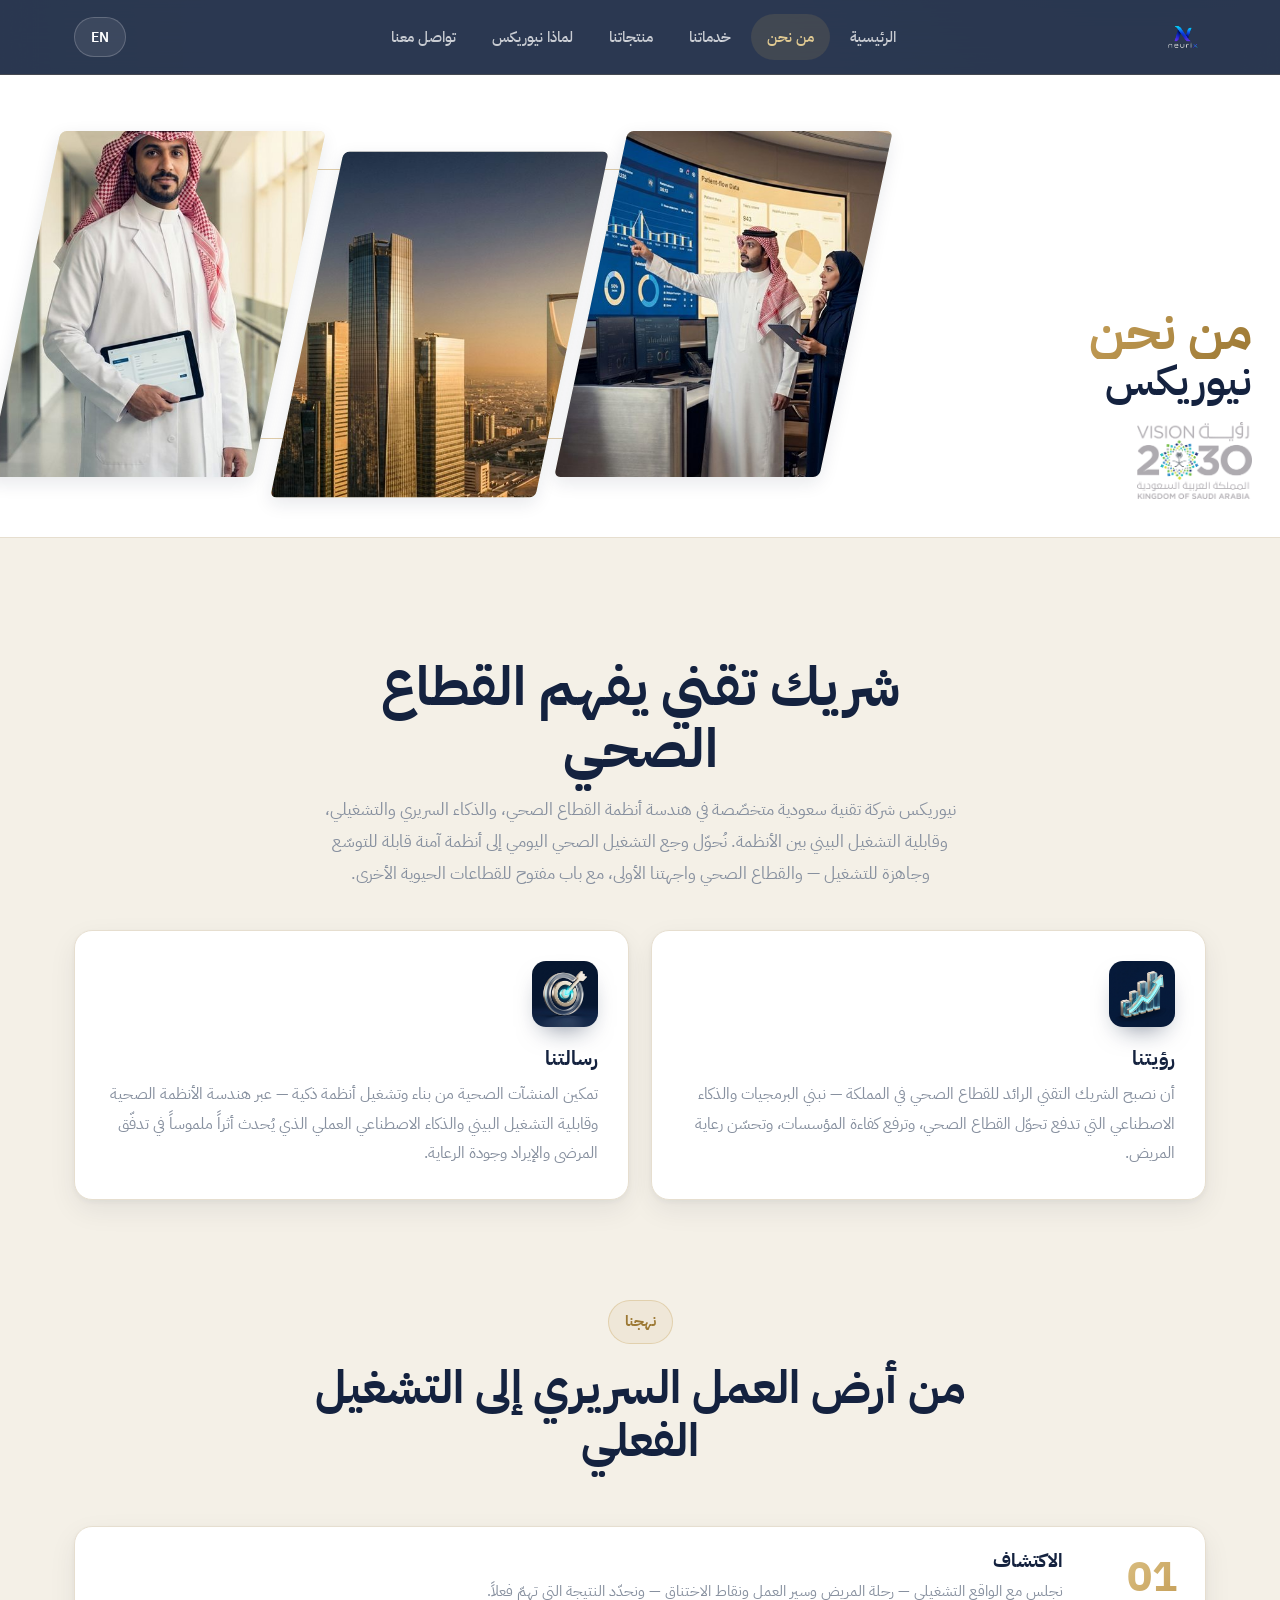
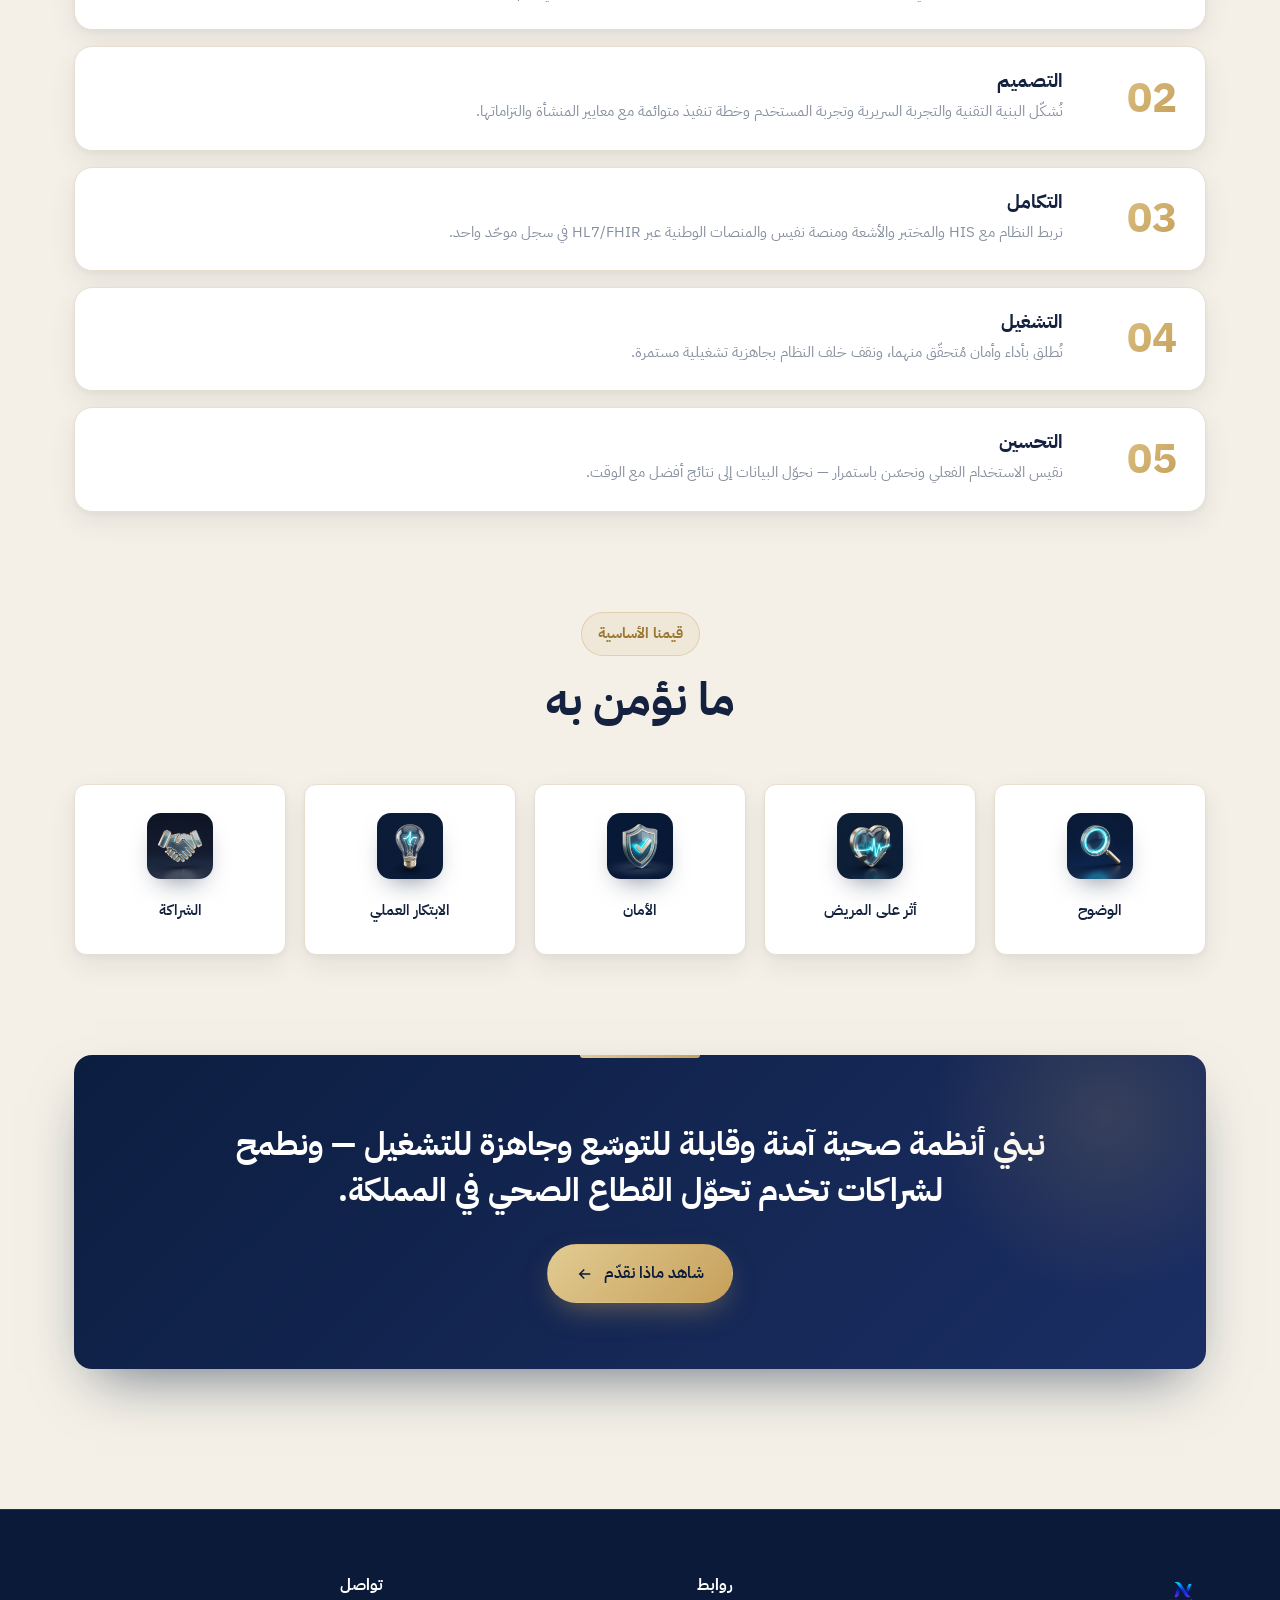
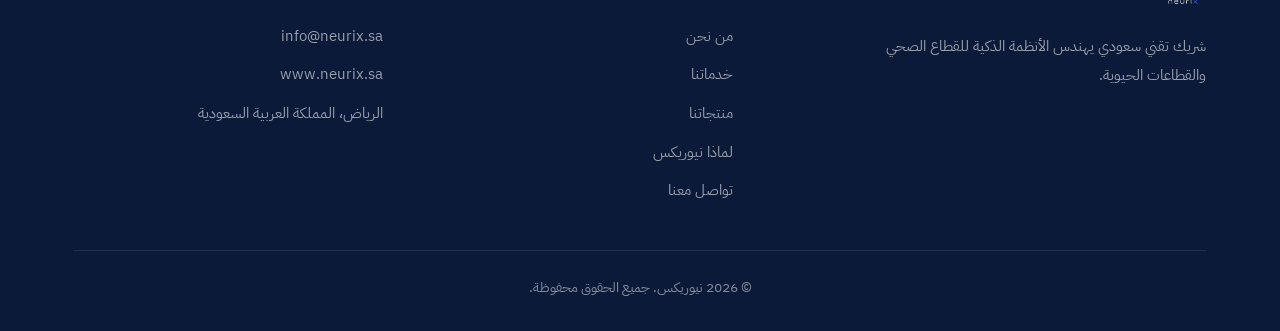
==== commit 8cd39442: "feat: AI-generated Saudi-identity banners (3 images) on all pages + Vision 2030 logo Replace stock-p" ====
--- a/about.html
+++ b/about.html
@@ -4,7 +4,24 @@
   <meta charset="UTF-8">
   <meta name="viewport" content="width=device-width, initial-scale=1.0">
   <title data-en="About — NEURIX" data-ar="من نحن — نيوريكس">من نحن — نيوريكس</title>
-  <meta name="description" data-attr="content" data-en="Who we are: a Saudi technology partner specialized in healthcare systems, clinical AI, and interoperability — with our vision, mission, approach, and values." data-ar="من نحن: شريك تقني سعودي متخصّص في أنظمة القطاع الصحي والذكاء السريري وقابلية التشغيل البيني — رؤيتنا ورسالتنا ونهجنا وقيمنا." content="">
+  <meta name="description" data-attr="content" data-en="Who we are: a Saudi technology partner specialized in healthcare systems, clinical AI, and interoperability — with our vision, mission, approach, and values." data-ar="من نحن: شريك تقني سعودي متخصّص في أنظمة القطاع الصحي والذكاء السريري وقابلية التشغيل البيني — رؤيتنا ورسالتنا ونهجنا وقيمنا." content="من نحن: شريك تقني سعودي متخصّص في أنظمة القطاع الصحي والذكاء السريري وقابلية التشغيل البيني — رؤيتنا ورسالتنا ونهجنا وقيمنا.">
+  <link rel="canonical" href="https://neurix.sa/about.html">
+  <meta property="og:type" content="website">
+  <meta property="og:site_name" content="NEURIX | نيوريكس">
+  <meta property="og:locale" content="ar_SA">
+  <meta property="og:locale:alternate" content="en_US">
+  <meta property="og:url" content="https://neurix.sa/about.html">
+  <meta property="og:title" content="من نحن — نيوريكس">
+  <meta property="og:description" content="من نحن: شريك تقني سعودي متخصّص في أنظمة القطاع الصحي والذكاء السريري وقابلية التشغيل البيني — رؤيتنا ورسالتنا ونهجنا وقيمنا.">
+  <meta property="og:image" content="https://neurix.sa/assets/og-cover.png">
+  <meta property="og:image:width" content="1200">
+  <meta property="og:image:height" content="630">
+  <meta property="og:image:alt" content="NEURIX — شريك التقنية للقطاع الصحي">
+  <meta name="twitter:card" content="summary_large_image">
+  <meta name="twitter:title" content="من نحن — نيوريكس">
+  <meta name="twitter:description" content="من نحن: شريك تقني سعودي متخصّص في أنظمة القطاع الصحي والذكاء السريري وقابلية التشغيل البيني — رؤيتنا ورسالتنا ونهجنا وقيمنا.">
+  <meta name="twitter:image" content="https://neurix.sa/assets/og-cover.png">
+  <meta name="theme-color" content="#0B1020">
   <link rel="icon" type="image/svg+xml" href="assets/favicon.svg">
   <link rel="preconnect" href="https://fonts.googleapis.com">
   <link rel="preconnect" href="https://fonts.gstatic.com" crossorigin>
@@ -40,33 +57,20 @@
 
   <main>
     <!-- Angled photo collage banner -->
-    <section class="photo-banner" aria-label="NEURIX">
+    <section class="photo-banner pb-3" aria-label="NEURIX">
       <div class="pb-wrap">
         <span class="pb-frame" aria-hidden="true"></span>
-        <h1 class="pb-title reveal">
-          <span class="pb-t1" data-en="ABOUT" data-ar="من نحن">من نحن</span>
-          <span class="pb-t2" data-en="NEURIX" data-ar="نيوريكس">نيوريكس</span>
-        </h1>
+        <div class="pb-title reveal">
+          <h1 class="pb-h">
+            <span class="pb-t1" data-en="ABOUT" data-ar="من نحن">من نحن</span>
+            <span class="pb-t2" data-en="NEURIX" data-ar="نيوريكس">نيوريكس</span>
+          </h1>
+          <img class="pb-vision" src="assets/vision2030.png" alt="Saudi Vision 2030 — رؤية السعودية 2030" loading="lazy">
+        </div>
         <div class="pb-strip">
-          <div class="pb-col pb-col-title">
-            <div class="pb-panel"><img src="assets/about/lab-pipette.jpg" alt="" loading="lazy"></div>
-            <div class="pb-spacer" aria-hidden="true"></div>
-            <div class="pb-panel"><img src="assets/about/doctor-tablet.jpg" alt="" loading="lazy"></div>
-          </div>
-          <div class="pb-col">
-            <div class="pb-panel"><img src="assets/about/surgery-team.jpg" alt="" loading="lazy"></div>
-          </div>
-          <div class="pb-col">
-            <div class="pb-panel tall"><img src="assets/about/microscope.jpg" alt="" loading="lazy"></div>
-            <div class="pb-panel short"><img src="assets/about/hospital-ward.jpg" alt="" loading="lazy"></div>
-          </div>
-          <div class="pb-col">
-            <div class="pb-panel"><img src="assets/about/riyadh.jpg" alt="" loading="lazy"></div>
-          </div>
-          <div class="pb-col pb-col-md-hide">
-            <div class="pb-panel short"><img src="assets/about/hospital-corridor.jpg" alt="" loading="lazy"></div>
-            <div class="pb-panel tall"><img src="assets/about/nurse-station.jpg" alt="" loading="lazy"></div>
-          </div>
+          <div class="pb-col"><div class="pb-panel"><img src="assets/ai/about-1.jpg" alt="" loading="lazy"></div></div>
+          <div class="pb-col"><div class="pb-panel"><img src="assets/ai/about-2.jpg" alt="" loading="lazy"></div></div>
+          <div class="pb-col"><div class="pb-panel"><img src="assets/ai/about-3.jpg" alt="" loading="lazy"></div></div>
         </div>
       </div>
     </section>
--- a/css/styles.css
+++ b/css/styles.css
@@ -650,6 +650,12 @@
   line-height: 1.08;
   margin: 0;
 }
+.pb-title .pb-h { margin: 0; line-height: 1.08; }
+.pb-vision {
+  display: block;
+  margin-top: 18px;
+  width: clamp(92px, 9vw, 134px);
+}
 .pb-t1 {
   display: block;
   font-weight: 800;
@@ -678,9 +684,18 @@
   transform: skewX(-12deg);
   pointer-events: none;
 }
+/* 3-image variant: title block beside three panels */
+.pb-3 .pb-strip {
+  height: clamp(250px, 27vw, 350px);
+  margin-inline-start: min(34%, 400px);
+}
+.pb-3 .pb-col:nth-child(2) { transform: translateY(clamp(10px, 1.6vw, 22px)); }
+.pb-3 .pb-frame { inset-inline-start: 46%; width: 42%; }
+
 @media (max-width: 900px) {
   .pb-strip { height: clamp(240px, 38vw, 320px); }
   .pb-col-md-hide { display: none; }
+  .pb-3 .pb-strip { height: clamp(220px, 30vw, 280px); }
 }
 @media (max-width: 640px) {
   .photo-banner { padding: 36px 0 40px; }
@@ -693,6 +708,9 @@
   }
   .pb-t1, .pb-t2 { display: inline; }
   .pb-t2 { margin-inline-start: 10px; }
+  .pb-vision { margin: 12px auto 0; }
+  .pb-3 .pb-strip { margin-inline-start: 0; height: 210px; }
+  .pb-3 .pb-col:nth-child(2) { transform: none; }
   .pb-col-title { flex: 1; }
   .pb-col-title .pb-panel { flex: 1; }
   .pb-col-title .pb-spacer { display: none; }
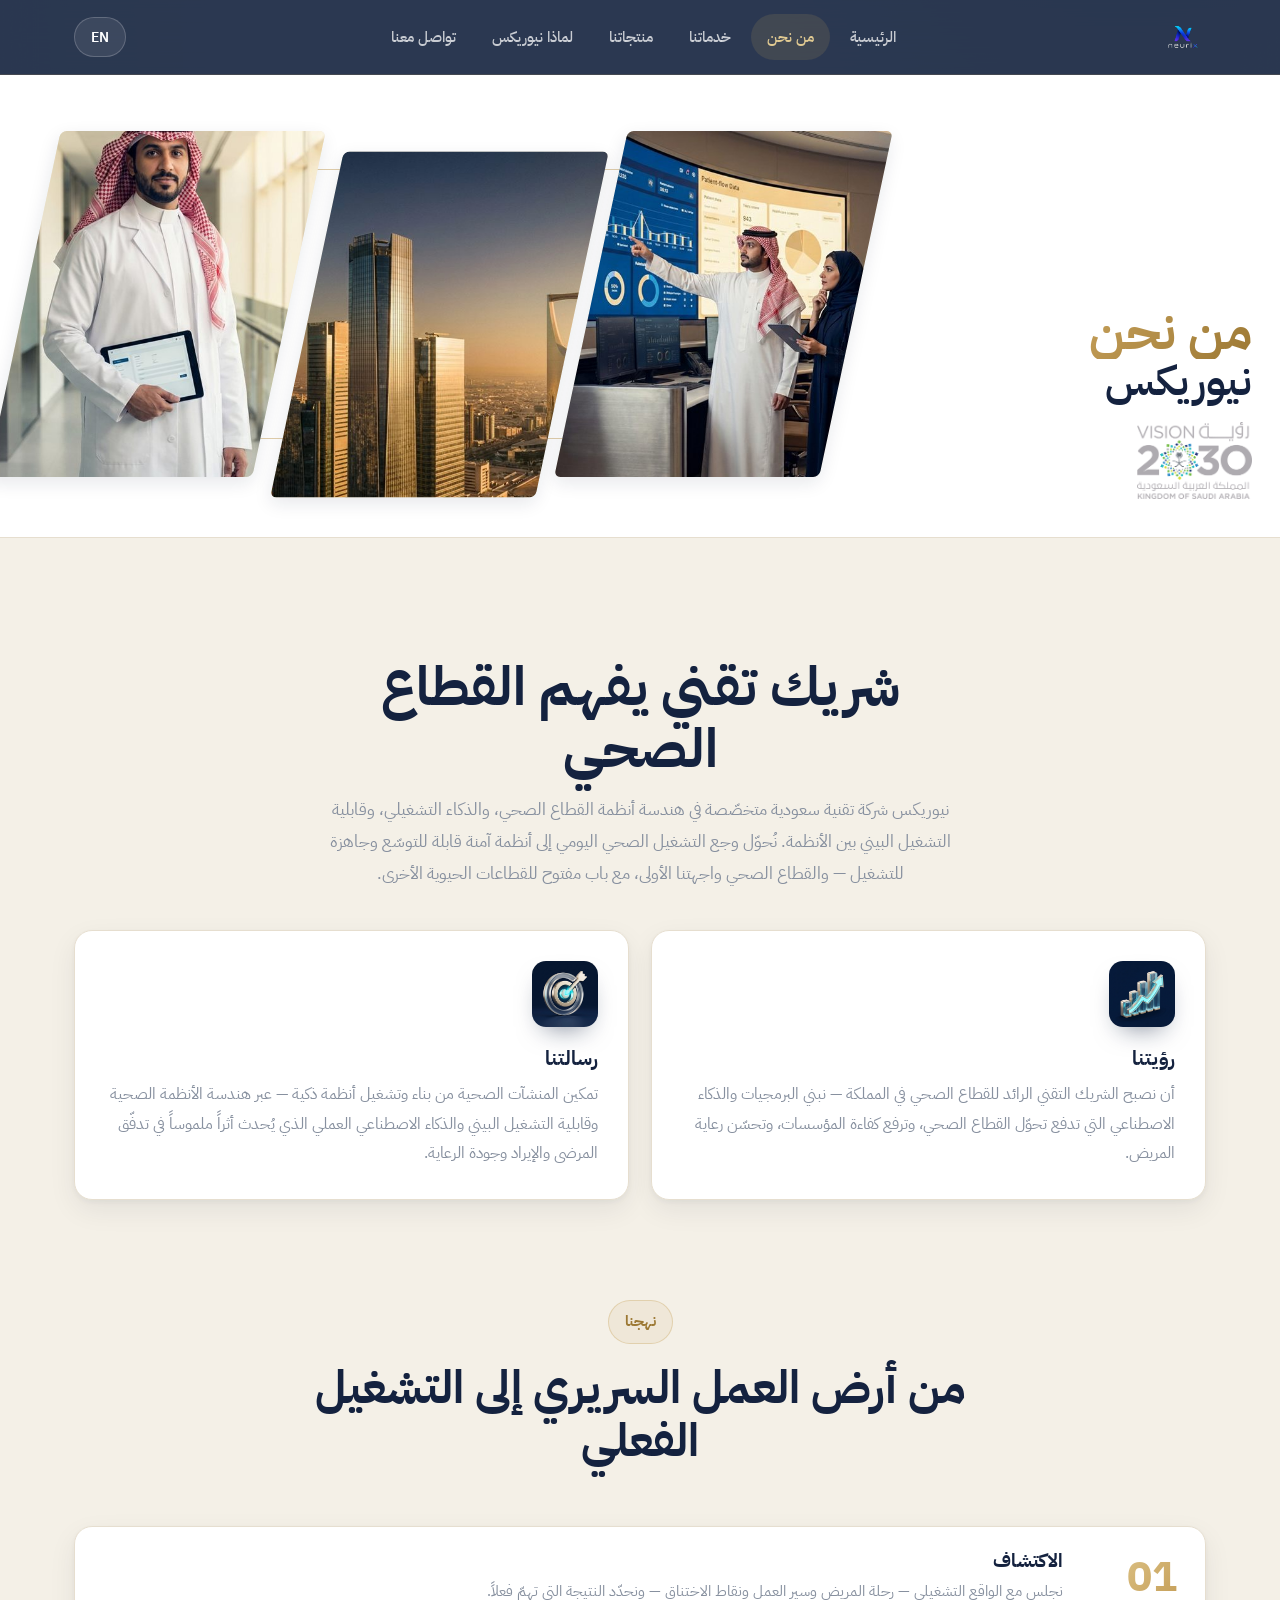
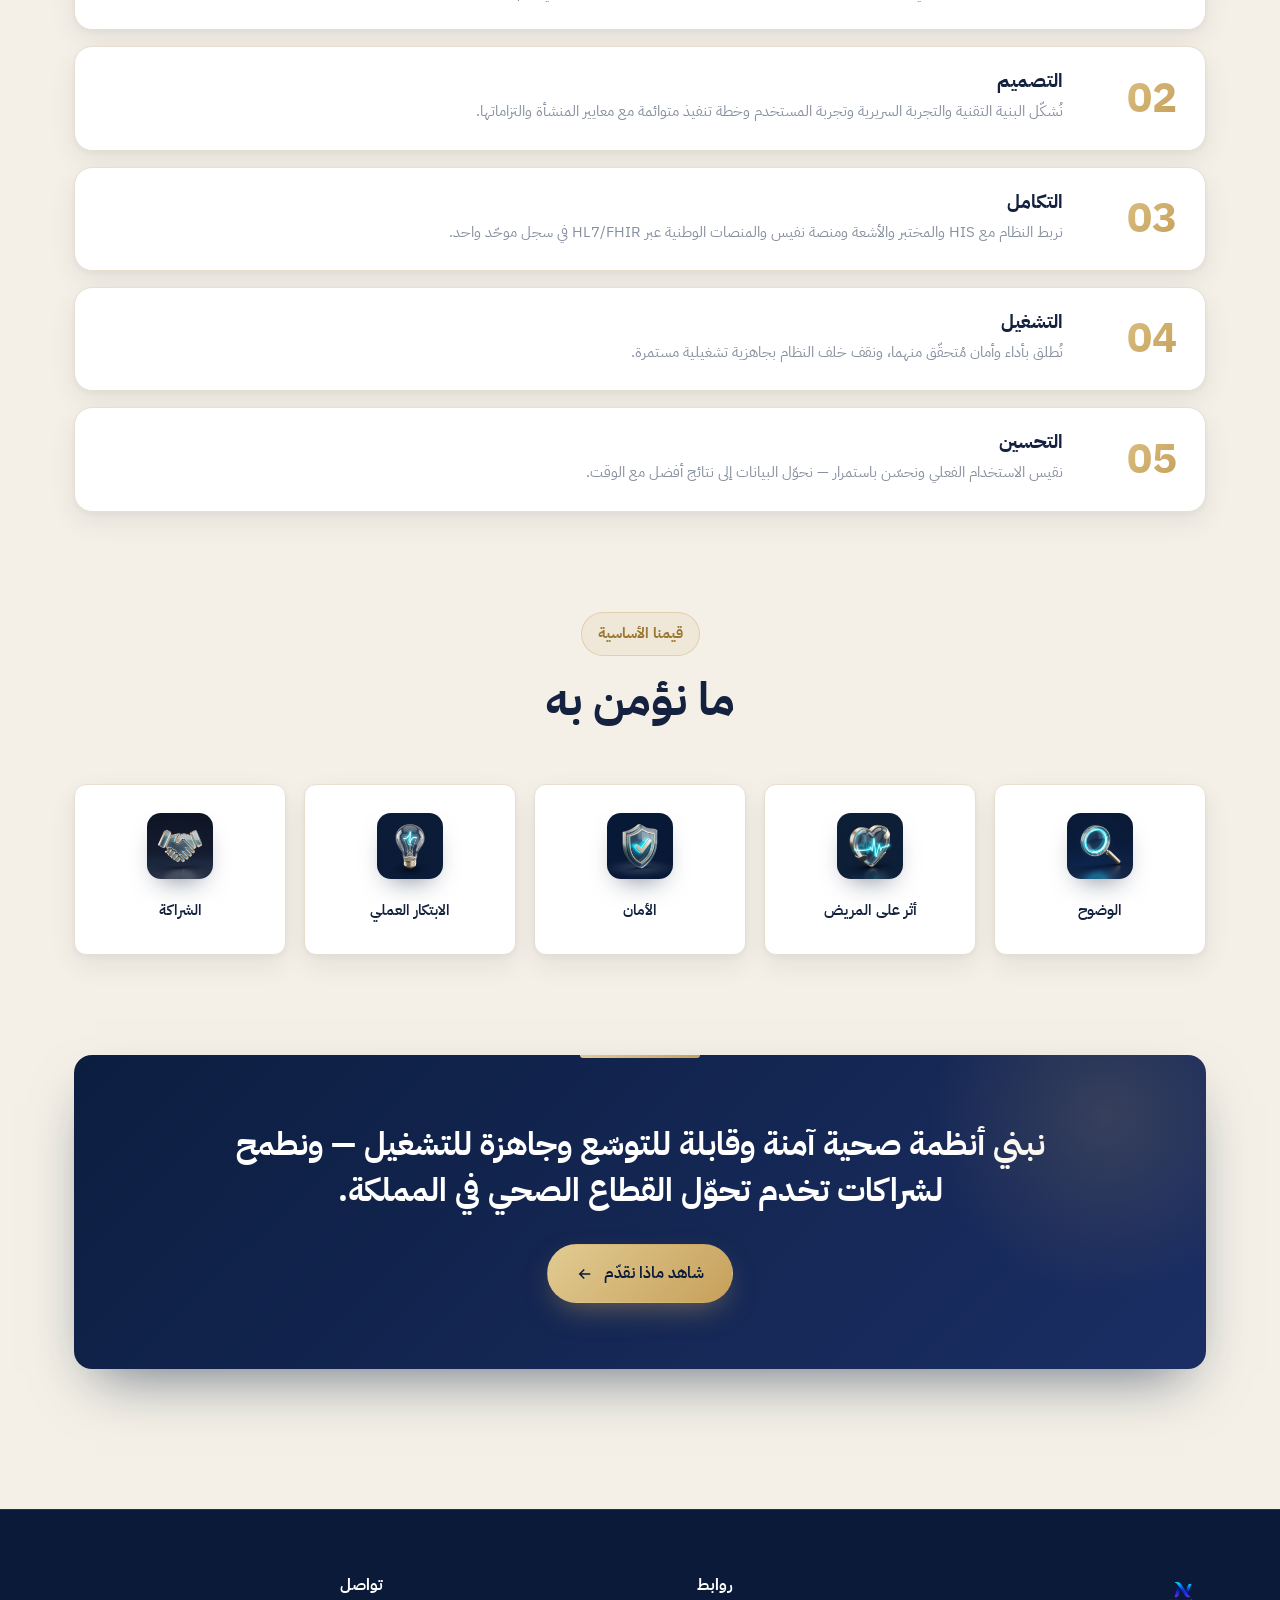
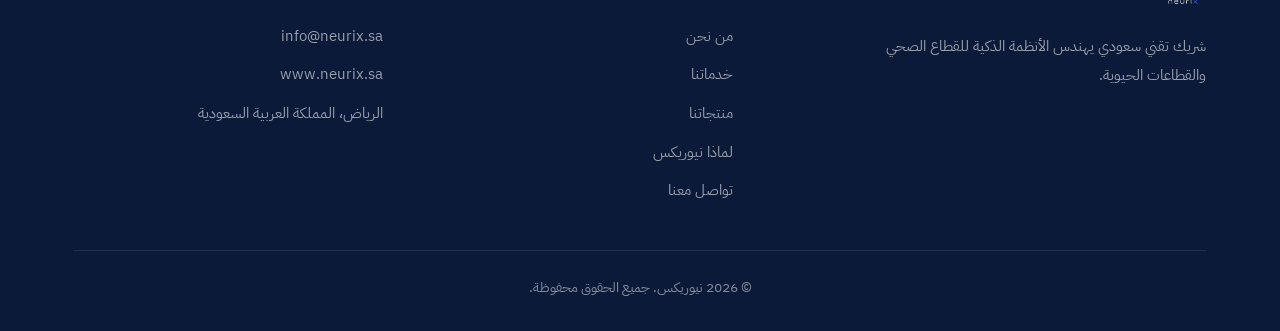
==== commit 73454397: "feat: reposition messaging as partner-led integrator; drop insurance & clinical claims - Products: r" ====
--- a/about.html
+++ b/about.html
@@ -4,7 +4,7 @@
   <meta charset="UTF-8">
   <meta name="viewport" content="width=device-width, initial-scale=1.0">
   <title data-en="About — NEURIX" data-ar="من نحن — نيوريكس">من نحن — نيوريكس</title>
-  <meta name="description" data-attr="content" data-en="Who we are: a Saudi technology partner specialized in healthcare systems, clinical AI, and interoperability — with our vision, mission, approach, and values." data-ar="من نحن: شريك تقني سعودي متخصّص في أنظمة القطاع الصحي والذكاء السريري وقابلية التشغيل البيني — رؤيتنا ورسالتنا ونهجنا وقيمنا." content="من نحن: شريك تقني سعودي متخصّص في أنظمة القطاع الصحي والذكاء السريري وقابلية التشغيل البيني — رؤيتنا ورسالتنا ونهجنا وقيمنا.">
+  <meta name="description" data-attr="content" data-en="Who we are: a Saudi technology partner specialized in healthcare systems, operational AI, and interoperability — with our vision, mission, approach, and values." data-ar="من نحن: شريك تقني سعودي متخصّص في أنظمة القطاع الصحي والذكاء التشغيلي وقابلية التشغيل البيني — رؤيتنا ورسالتنا ونهجنا وقيمنا." content="من نحن: شريك تقني سعودي متخصّص في أنظمة القطاع الصحي والذكاء التشغيلي وقابلية التشغيل البيني — رؤيتنا ورسالتنا ونهجنا وقيمنا.">
   <link rel="canonical" href="https://neurix.sa/about.html">
   <meta property="og:type" content="website">
   <meta property="og:site_name" content="NEURIX | نيوريكس">
@@ -12,14 +12,14 @@
   <meta property="og:locale:alternate" content="en_US">
   <meta property="og:url" content="https://neurix.sa/about.html">
   <meta property="og:title" content="من نحن — نيوريكس">
-  <meta property="og:description" content="من نحن: شريك تقني سعودي متخصّص في أنظمة القطاع الصحي والذكاء السريري وقابلية التشغيل البيني — رؤيتنا ورسالتنا ونهجنا وقيمنا.">
+  <meta property="og:description" content="من نحن: شريك تقني سعودي متخصّص في أنظمة القطاع الصحي والذكاء التشغيلي وقابلية التشغيل البيني — رؤيتنا ورسالتنا ونهجنا وقيمنا.">
   <meta property="og:image" content="https://neurix.sa/assets/og-cover.png">
   <meta property="og:image:width" content="1200">
   <meta property="og:image:height" content="630">
   <meta property="og:image:alt" content="NEURIX — شريك التقنية للقطاع الصحي">
   <meta name="twitter:card" content="summary_large_image">
   <meta name="twitter:title" content="من نحن — نيوريكس">
-  <meta name="twitter:description" content="من نحن: شريك تقني سعودي متخصّص في أنظمة القطاع الصحي والذكاء السريري وقابلية التشغيل البيني — رؤيتنا ورسالتنا ونهجنا وقيمنا.">
+  <meta name="twitter:description" content="من نحن: شريك تقني سعودي متخصّص في أنظمة القطاع الصحي والذكاء التشغيلي وقابلية التشغيل البيني — رؤيتنا ورسالتنا ونهجنا وقيمنا.">
   <meta name="twitter:image" content="https://neurix.sa/assets/og-cover.png">
   <meta name="theme-color" content="#0B1020">
   <link rel="icon" type="image/svg+xml" href="assets/favicon.svg">
@@ -79,7 +79,7 @@
     <section class="section" style="padding-bottom:40px">
       <div class="container section-head center" style="margin-bottom:0">
         <h2 class="section-title reveal" style="font-size:clamp(2rem,5vw,3.4rem)" data-en="A technology partner that understands healthcare" data-ar="شريك تقني يفهم القطاع الصحي">شريك تقني يفهم القطاع الصحي</h2>
-        <p class="section-sub reveal" data-en="NEURIX is a Saudi technology company specialized in healthcare systems engineering, clinical and operational AI, and systems interoperability. We turn the daily pain of health operations into secure, scalable systems that are ready to run — with healthcare as our leading focus and the door open to other vital sectors." data-ar="نيوريكس شركة تقنية سعودية متخصّصة في هندسة أنظمة القطاع الصحي، والذكاء السريري والتشغيلي، وقابلية التشغيل البيني بين الأنظمة. نُحوّل وجع التشغيل الصحي اليومي إلى أنظمة آمنة قابلة للتوسّع وجاهزة للتشغيل — والقطاع الصحي واجهتنا الأولى، مع باب مفتوح للقطاعات الحيوية الأخرى.">نيوريكس شركة تقنية سعودية متخصّصة في هندسة أنظمة القطاع الصحي، والذكاء السريري والتشغيلي، وقابلية التشغيل البيني بين الأنظمة. نُحوّل وجع التشغيل الصحي اليومي إلى أنظمة آمنة قابلة للتوسّع وجاهزة للتشغيل — والقطاع الصحي واجهتنا الأولى، مع باب مفتوح للقطاعات الحيوية الأخرى.</p>
+        <p class="section-sub reveal" data-en="NEURIX is a Saudi technology company specialized in healthcare systems engineering, operational AI, and systems interoperability. We turn the daily pain of health operations into secure, scalable systems that are ready to run — with healthcare as our leading focus and the door open to other vital sectors." data-ar="نيوريكس شركة تقنية سعودية متخصّصة في هندسة أنظمة القطاع الصحي، والذكاء التشغيلي، وقابلية التشغيل البيني بين الأنظمة. نُحوّل وجع التشغيل الصحي اليومي إلى أنظمة آمنة قابلة للتوسّع وجاهزة للتشغيل — والقطاع الصحي واجهتنا الأولى، مع باب مفتوح للقطاعات الحيوية الأخرى.">نيوريكس شركة تقنية سعودية متخصّصة في هندسة أنظمة القطاع الصحي، والذكاء التشغيلي، وقابلية التشغيل البيني بين الأنظمة. نُحوّل وجع التشغيل الصحي اليومي إلى أنظمة آمنة قابلة للتوسّع وجاهزة للتشغيل — والقطاع الصحي واجهتنا الأولى، مع باب مفتوح للقطاعات الحيوية الأخرى.</p>
       </div>
     </section>
 
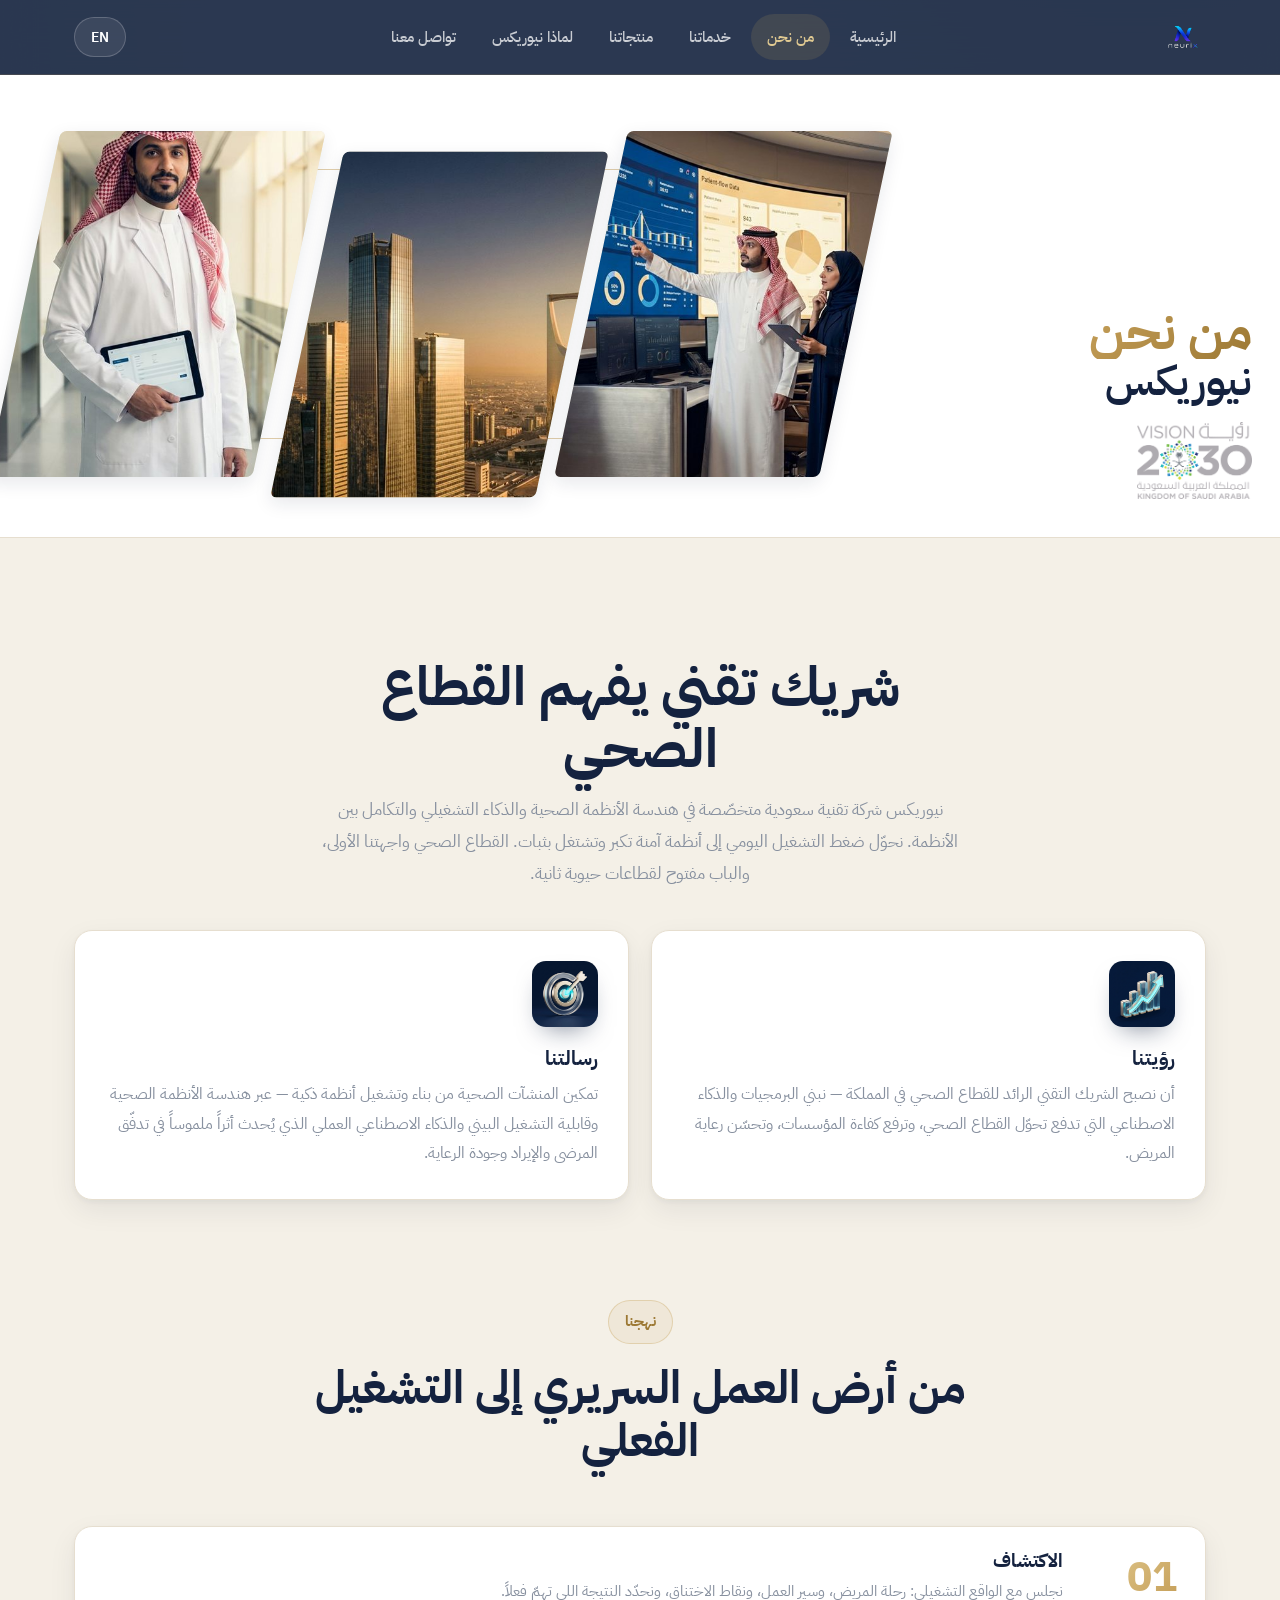
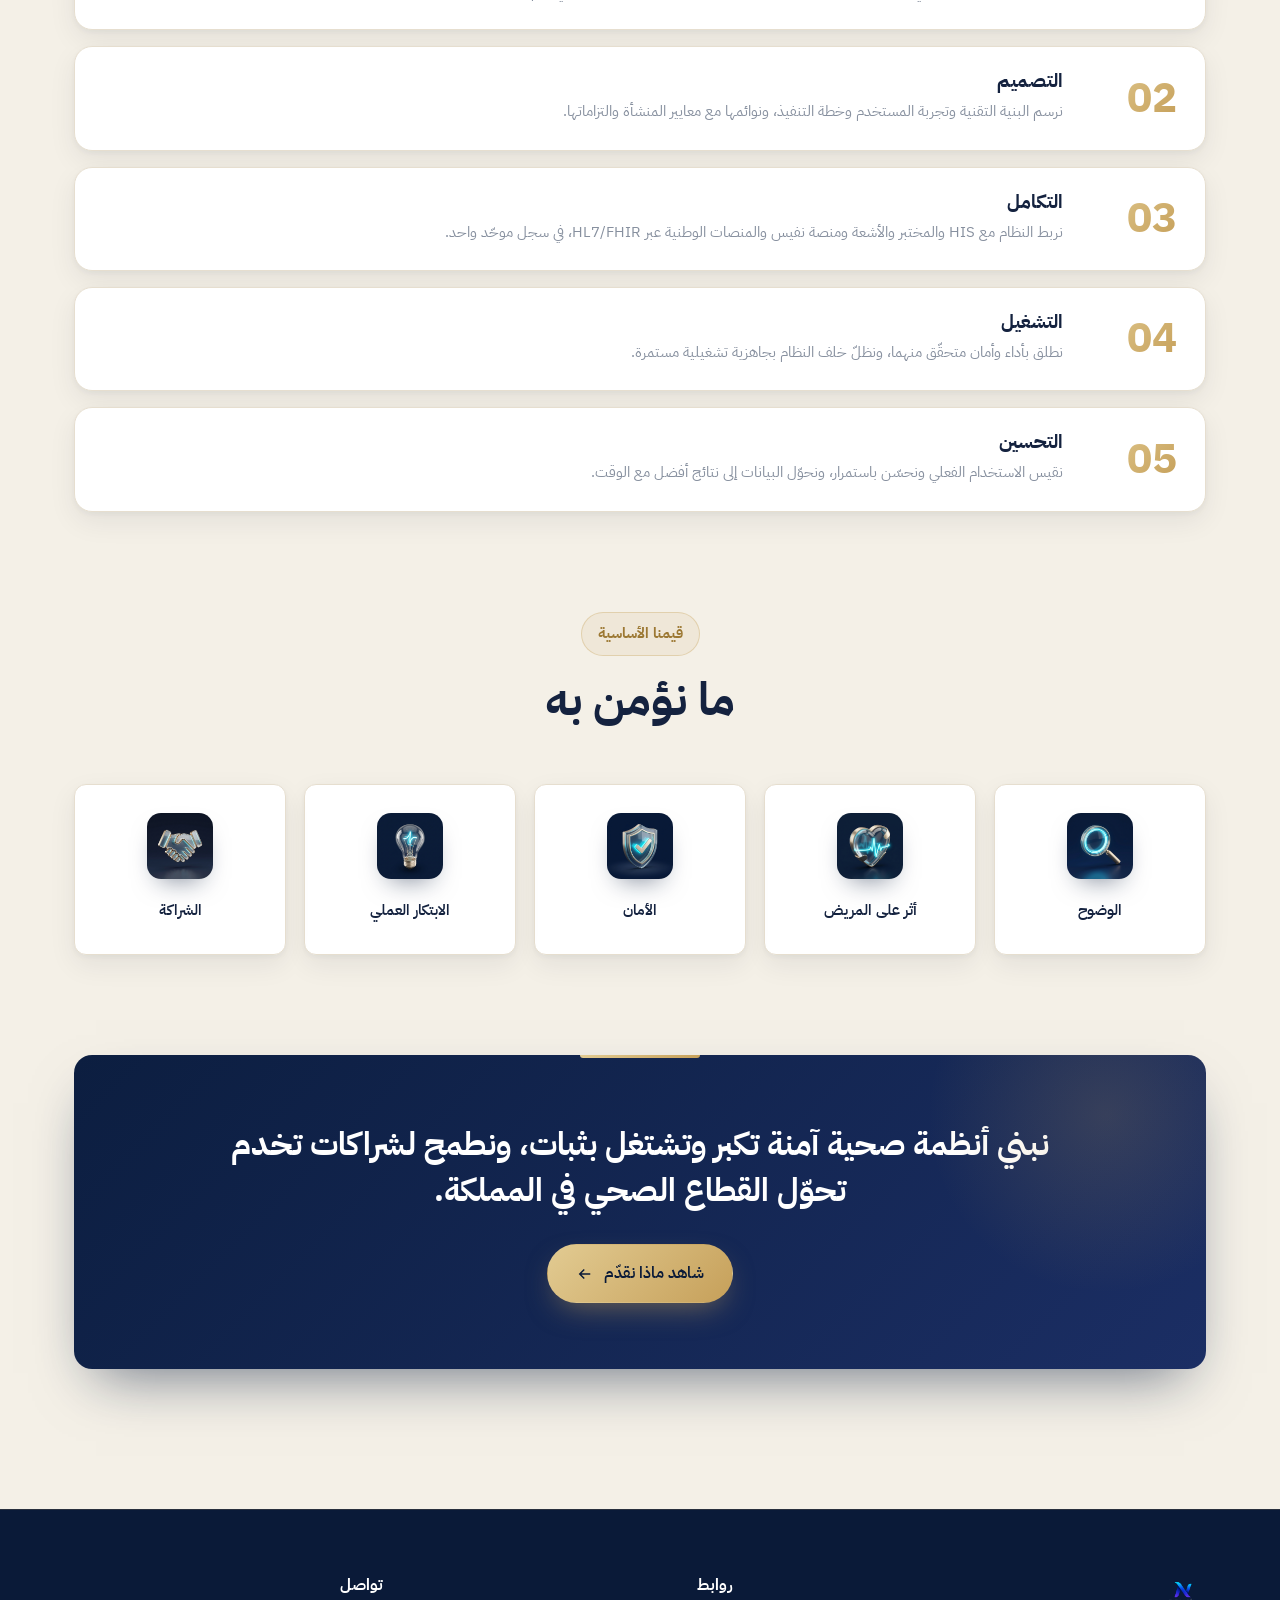
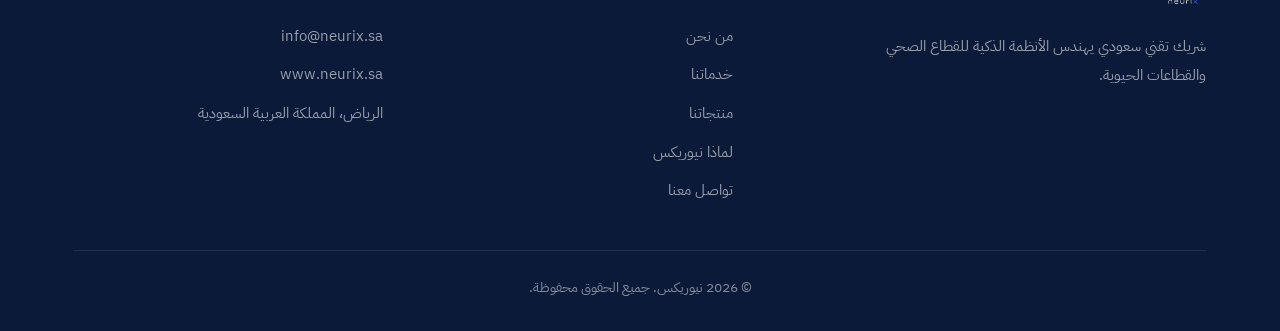
==== commit a4d5e2f5: "feat: rewrite site copy in a natural, human tone across all pages More conversational Arabic + Engli" ====
--- a/about.html
+++ b/about.html
@@ -79,7 +79,7 @@
     <section class="section" style="padding-bottom:40px">
       <div class="container section-head center" style="margin-bottom:0">
         <h2 class="section-title reveal" style="font-size:clamp(2rem,5vw,3.4rem)" data-en="A technology partner that understands healthcare" data-ar="شريك تقني يفهم القطاع الصحي">شريك تقني يفهم القطاع الصحي</h2>
-        <p class="section-sub reveal" data-en="NEURIX is a Saudi technology company specialized in healthcare systems engineering, operational AI, and systems interoperability. We turn the daily pain of health operations into secure, scalable systems that are ready to run — with healthcare as our leading focus and the door open to other vital sectors." data-ar="نيوريكس شركة تقنية سعودية متخصّصة في هندسة أنظمة القطاع الصحي، والذكاء التشغيلي، وقابلية التشغيل البيني بين الأنظمة. نُحوّل وجع التشغيل الصحي اليومي إلى أنظمة آمنة قابلة للتوسّع وجاهزة للتشغيل — والقطاع الصحي واجهتنا الأولى، مع باب مفتوح للقطاعات الحيوية الأخرى.">نيوريكس شركة تقنية سعودية متخصّصة في هندسة أنظمة القطاع الصحي، والذكاء التشغيلي، وقابلية التشغيل البيني بين الأنظمة. نُحوّل وجع التشغيل الصحي اليومي إلى أنظمة آمنة قابلة للتوسّع وجاهزة للتشغيل — والقطاع الصحي واجهتنا الأولى، مع باب مفتوح للقطاعات الحيوية الأخرى.</p>
+        <p class="section-sub reveal" data-en="NEURIX is a Saudi technology company specialized in healthcare systems engineering, operational AI, and systems interoperability. We turn the daily pressure of health operations into secure systems that scale and run reliably. Healthcare is our first focus, with the door open to other vital sectors." data-ar="نيوريكس شركة تقنية سعودية متخصّصة في هندسة الأنظمة الصحية والذكاء التشغيلي والتكامل بين الأنظمة. نحوّل ضغط التشغيل اليومي إلى أنظمة آمنة تكبر وتشتغل بثبات. القطاع الصحي واجهتنا الأولى، والباب مفتوح لقطاعات حيوية ثانية.">نيوريكس شركة تقنية سعودية متخصّصة في هندسة الأنظمة الصحية والذكاء التشغيلي والتكامل بين الأنظمة. نحوّل ضغط التشغيل اليومي إلى أنظمة آمنة تكبر وتشتغل بثبات. القطاع الصحي واجهتنا الأولى، والباب مفتوح لقطاعات حيوية ثانية.</p>
       </div>
     </section>
 
@@ -113,35 +113,35 @@
             <span class="num gradient-text">01</span>
             <div class="step-body">
               <h3 data-en="Discover" data-ar="الاكتشاف">الاكتشاف</h3>
-              <p data-en="We sit with the operational reality — patient journey, workflows, and bottlenecks — and define the outcome that matters." data-ar="نجلس مع الواقع التشغيلي — رحلة المريض وسير العمل ونقاط الاختناق — ونحدّد النتيجة التي تهمّ فعلاً.">نجلس مع الواقع التشغيلي — رحلة المريض وسير العمل ونقاط الاختناق — ونحدّد النتيجة التي تهمّ فعلاً.</p>
+              <p data-en="We sit with the operational reality: the patient journey, the workflows, the bottlenecks, and we pin down the outcome that really matters." data-ar="نجلس مع الواقع التشغيلي: رحلة المريض، وسير العمل، ونقاط الاختناق، ونحدّد النتيجة اللي تهمّ فعلاً.">نجلس مع الواقع التشغيلي: رحلة المريض، وسير العمل، ونقاط الاختناق، ونحدّد النتيجة اللي تهمّ فعلاً.</p>
             </div>
           </div>
           <div class="step reveal">
             <span class="num gradient-text">02</span>
             <div class="step-body">
               <h3 data-en="Design" data-ar="التصميم">التصميم</h3>
-              <p data-en="We shape the architecture, the clinical and user experience, and a plan that fits the institution's standards and compliance." data-ar="نُشكّل البنية التقنية والتجربة السريرية وتجربة المستخدم وخطة تنفيذ متوائمة مع معايير المنشأة والتزاماتها.">نُشكّل البنية التقنية والتجربة السريرية وتجربة المستخدم وخطة تنفيذ متوائمة مع معايير المنشأة والتزاماتها.</p>
+              <p data-en="We shape the architecture, the user experience, and a rollout plan, aligned with the facility's standards and obligations." data-ar="نرسم البنية التقنية وتجربة المستخدم وخطة التنفيذ، ونوائمها مع معايير المنشأة والتزاماتها.">نرسم البنية التقنية وتجربة المستخدم وخطة التنفيذ، ونوائمها مع معايير المنشأة والتزاماتها.</p>
             </div>
           </div>
           <div class="step reveal">
             <span class="num gradient-text">03</span>
             <div class="step-body">
               <h3 data-en="Integrate" data-ar="التكامل">التكامل</h3>
-              <p data-en="We connect the system with HIS, lab, imaging, Nphies and national platforms through HL7/FHIR into one unified record." data-ar="نربط النظام مع HIS والمختبر والأشعة ومنصة نفيس والمنصات الوطنية عبر HL7/FHIR في سجل موحّد واحد.">نربط النظام مع HIS والمختبر والأشعة ومنصة نفيس والمنصات الوطنية عبر HL7/FHIR في سجل موحّد واحد.</p>
+              <p data-en="We connect the system with HIS, lab, imaging, Nphies and national platforms over HL7/FHIR, into one unified record." data-ar="نربط النظام مع HIS والمختبر والأشعة ومنصة نفيس والمنصات الوطنية عبر HL7/FHIR، في سجل موحّد واحد.">نربط النظام مع HIS والمختبر والأشعة ومنصة نفيس والمنصات الوطنية عبر HL7/FHIR، في سجل موحّد واحد.</p>
             </div>
           </div>
           <div class="step reveal">
             <span class="num gradient-text">04</span>
             <div class="step-body">
               <h3 data-en="Operate" data-ar="التشغيل">التشغيل</h3>
-              <p data-en="We launch with validated performance and security, and stand behind the system with operational readiness." data-ar="نُطلق بأداء وأمان مُتحقّق منهما، ونقف خلف النظام بجاهزية تشغيلية مستمرة.">نُطلق بأداء وأمان مُتحقّق منهما، ونقف خلف النظام بجاهزية تشغيلية مستمرة.</p>
+              <p data-en="We launch with verified performance and security, and we stand behind the system with ongoing operational readiness." data-ar="نطلق بأداء وأمان متحقّق منهما، ونظلّ خلف النظام بجاهزية تشغيلية مستمرة.">نطلق بأداء وأمان متحقّق منهما، ونظلّ خلف النظام بجاهزية تشغيلية مستمرة.</p>
             </div>
           </div>
           <div class="step reveal">
             <span class="num gradient-text">05</span>
             <div class="step-body">
               <h3 data-en="Optimize" data-ar="التحسين">التحسين</h3>
-              <p data-en="We measure real usage and refine continuously — turning data into better outcomes over time." data-ar="نقيس الاستخدام الفعلي ونحسّن باستمرار — نحوّل البيانات إلى نتائج أفضل مع الوقت.">نقيس الاستخدام الفعلي ونحسّن باستمرار — نحوّل البيانات إلى نتائج أفضل مع الوقت.</p>
+              <p data-en="We measure real usage and keep improving, turning data into better outcomes over time." data-ar="نقيس الاستخدام الفعلي ونحسّن باستمرار، ونحوّل البيانات إلى نتائج أفضل مع الوقت.">نقيس الاستخدام الفعلي ونحسّن باستمرار، ونحوّل البيانات إلى نتائج أفضل مع الوقت.</p>
             </div>
           </div>
         </div>
@@ -184,7 +184,7 @@
     <section class="section" style="padding-top:0">
       <div class="container">
         <div class="statement reveal">
-          <p data-en="We build secure, scalable, operational healthcare systems — and we aspire to partnerships that serve the Kingdom's health transformation." data-ar="نبني أنظمة صحية آمنة وقابلة للتوسّع وجاهزة للتشغيل — ونطمح لشراكات تخدم تحوّل القطاع الصحي في المملكة.">نبني أنظمة صحية آمنة وقابلة للتوسّع وجاهزة للتشغيل — ونطمح لشراكات تخدم تحوّل القطاع الصحي في المملكة.</p>
+          <p data-en="We build secure healthcare systems that scale and run reliably, and we're after partnerships that serve the Kingdom's health transformation." data-ar="نبني أنظمة صحية آمنة تكبر وتشتغل بثبات، ونطمح لشراكات تخدم تحوّل القطاع الصحي في المملكة.">نبني أنظمة صحية آمنة تكبر وتشتغل بثبات، ونطمح لشراكات تخدم تحوّل القطاع الصحي في المملكة.</p>
           <div class="hero-cta" style="margin-top:30px">
             <a href="services.html" class="btn btn-primary"><span data-en="See what we do" data-ar="شاهد ماذا نقدّم">شاهد ماذا نقدّم</span>
               <svg viewBox="0 0 24 24" fill="none" stroke="currentColor" stroke-width="2"><path d="M5 12h14M13 6l6 6-6 6"/></svg>
